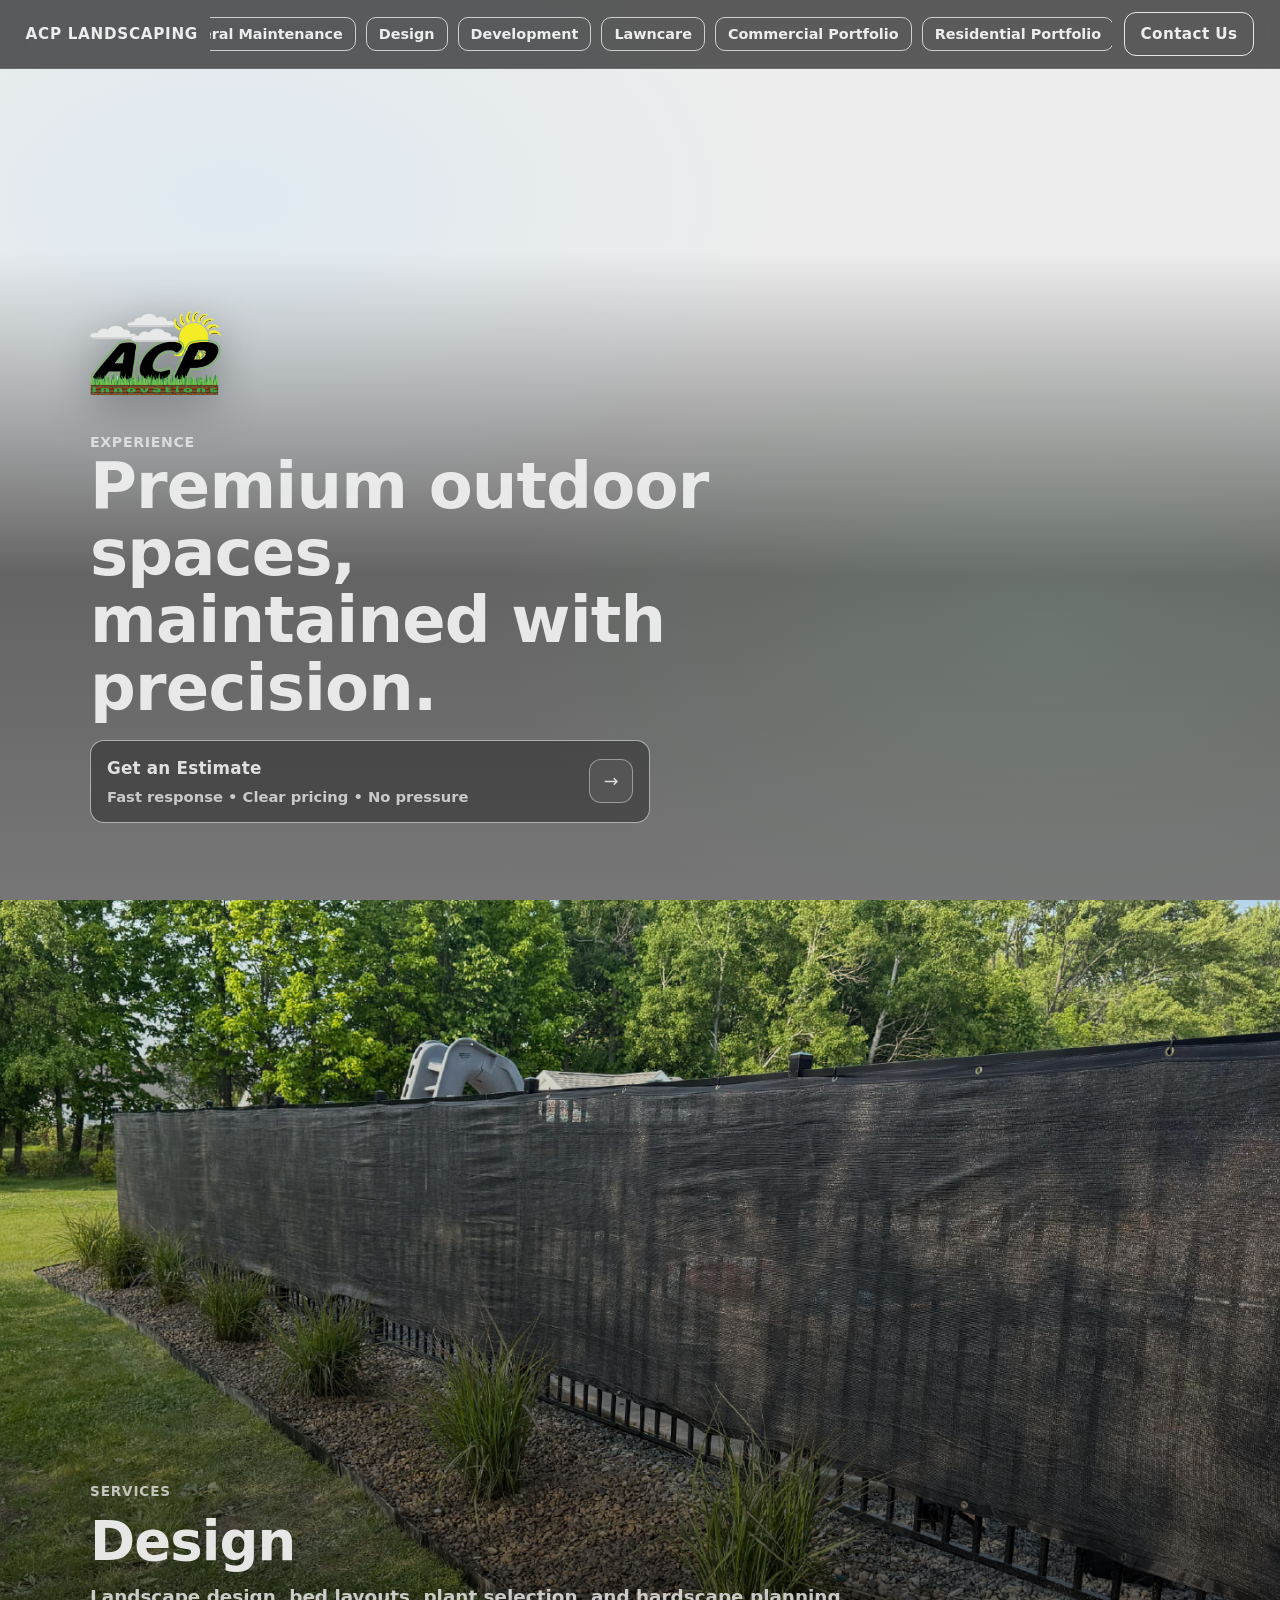
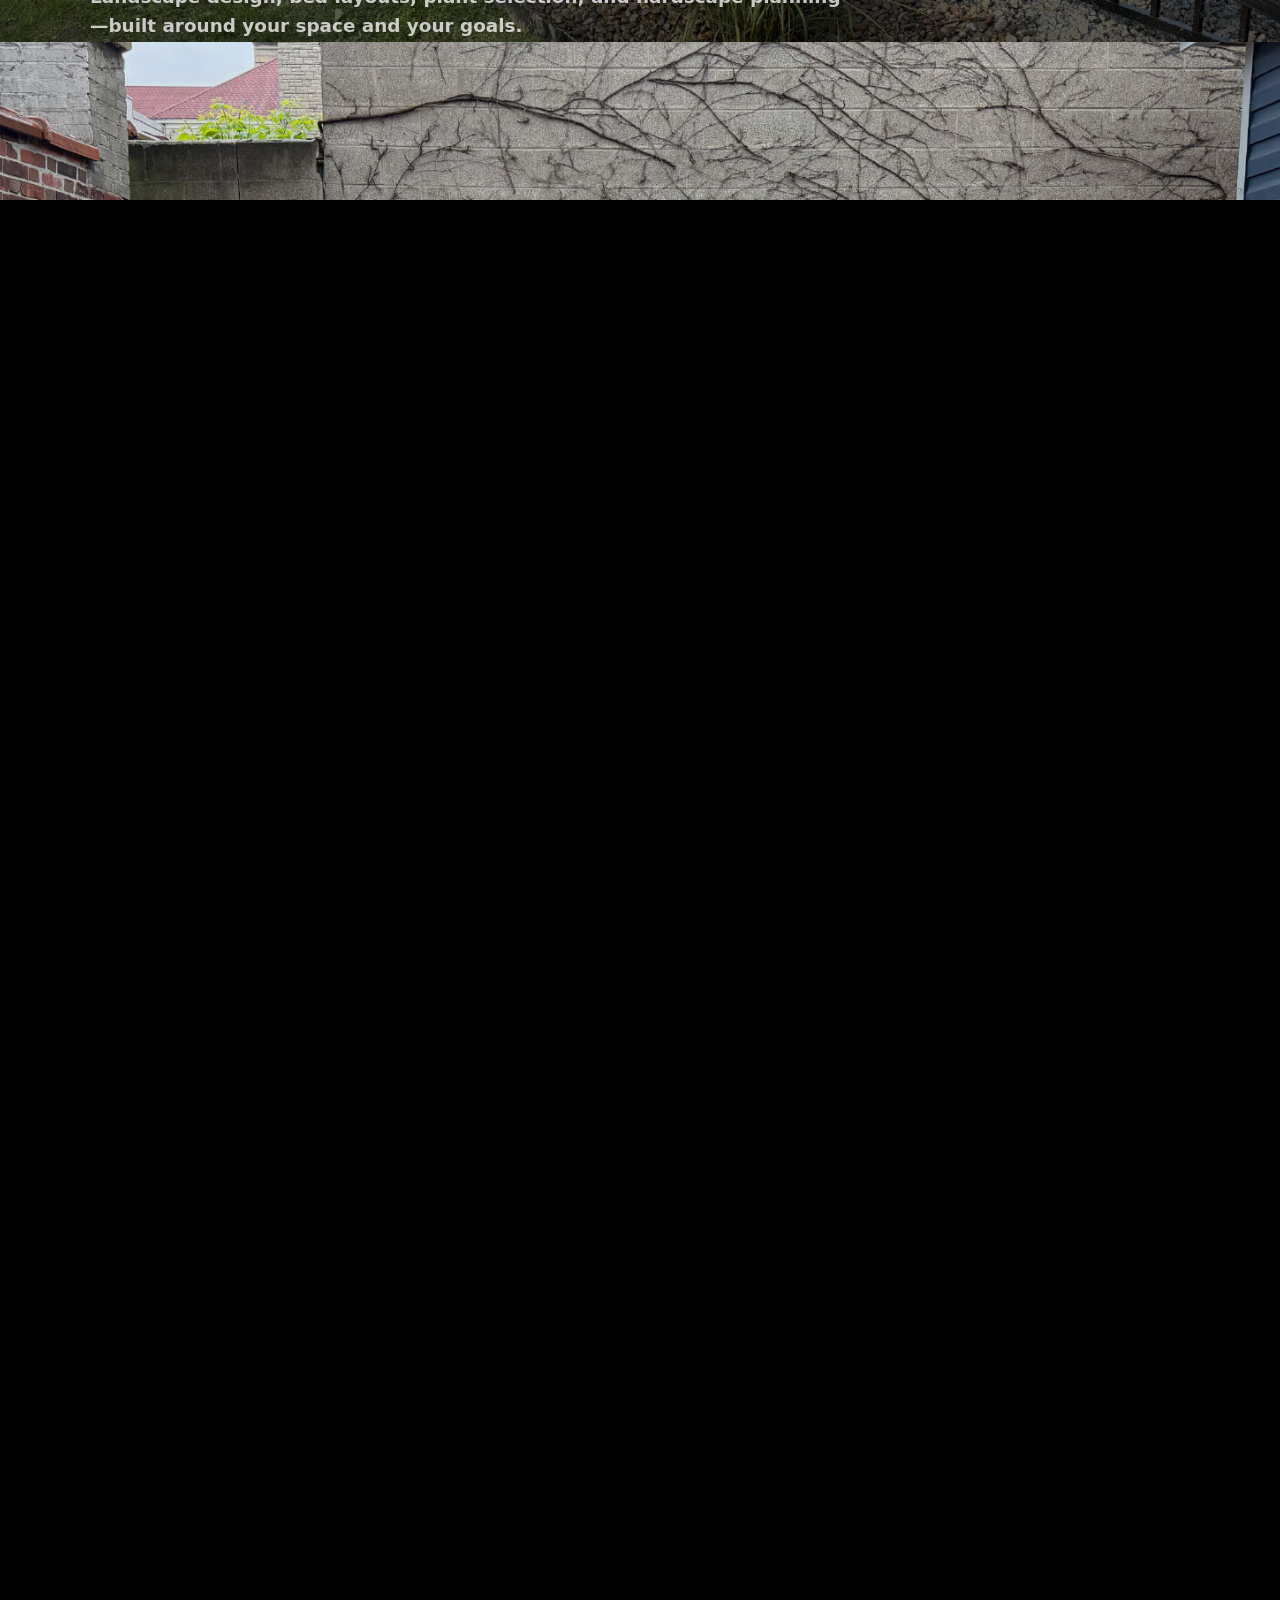
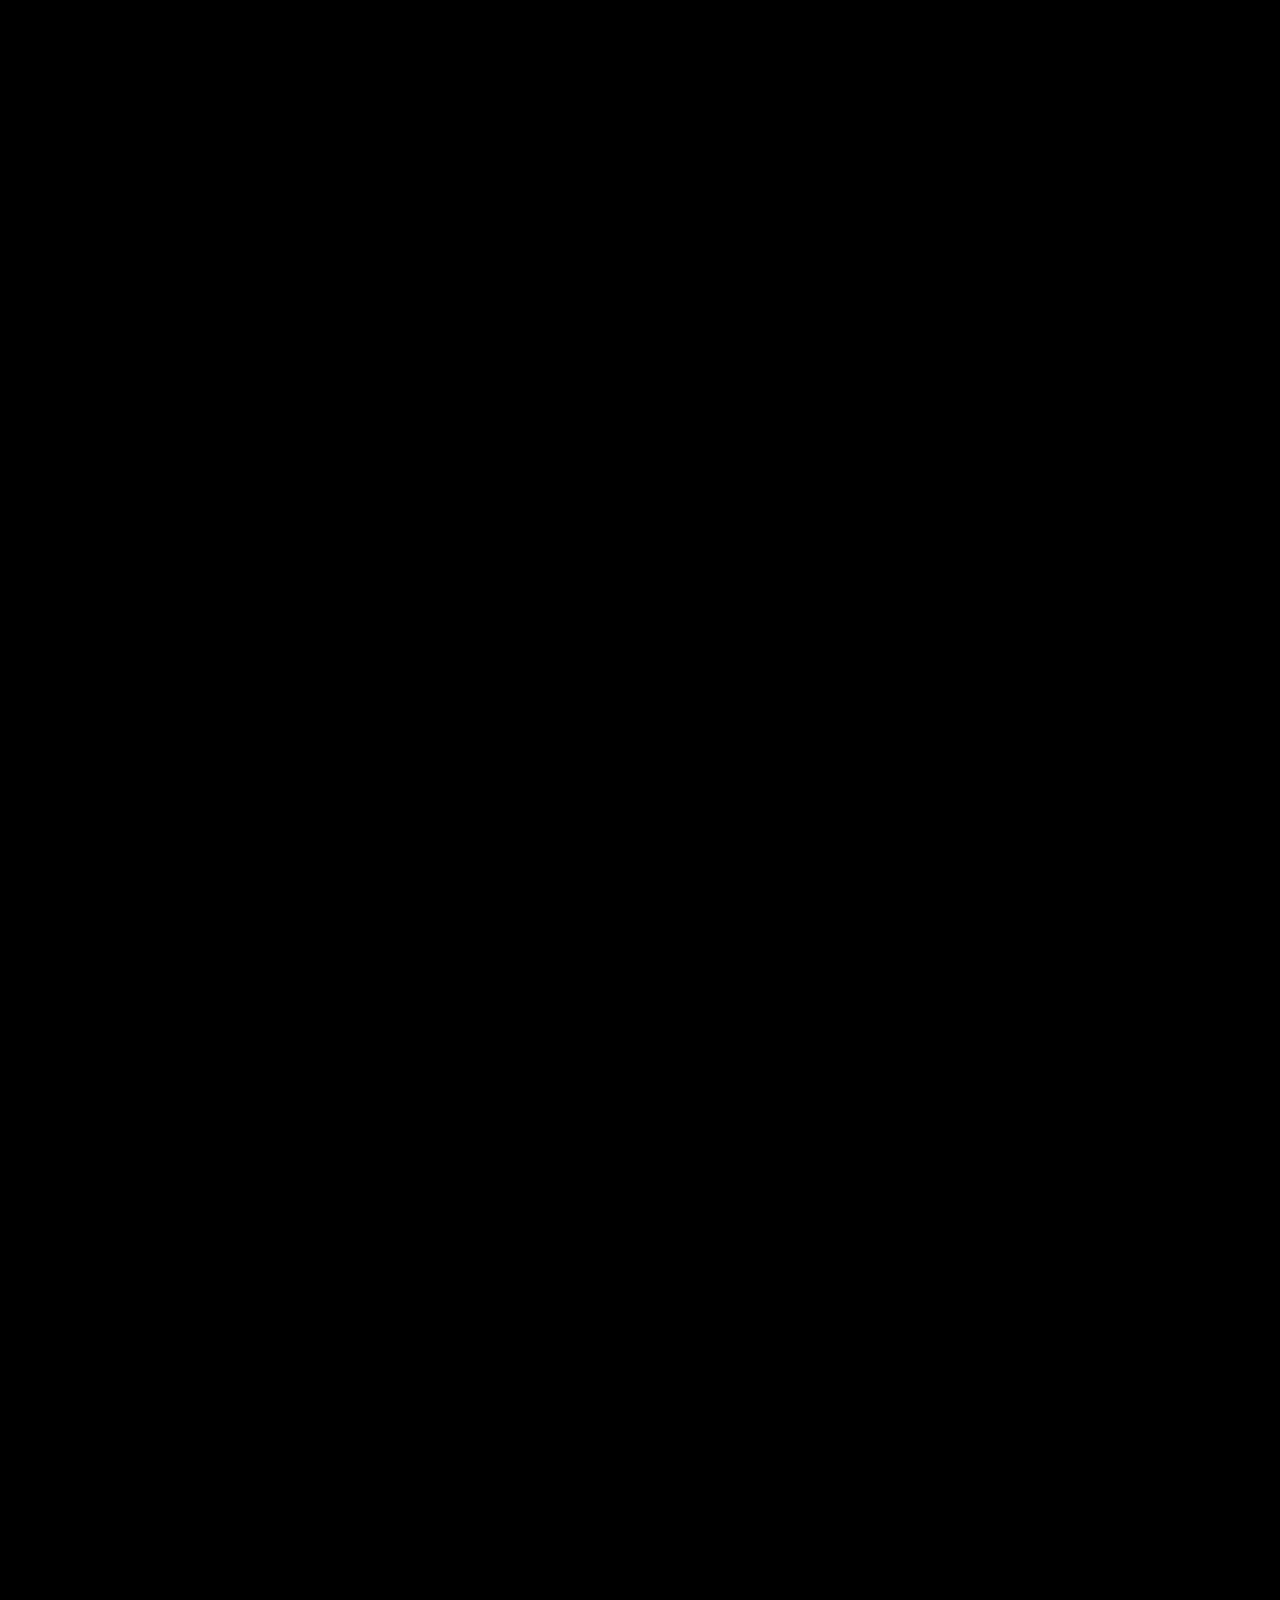
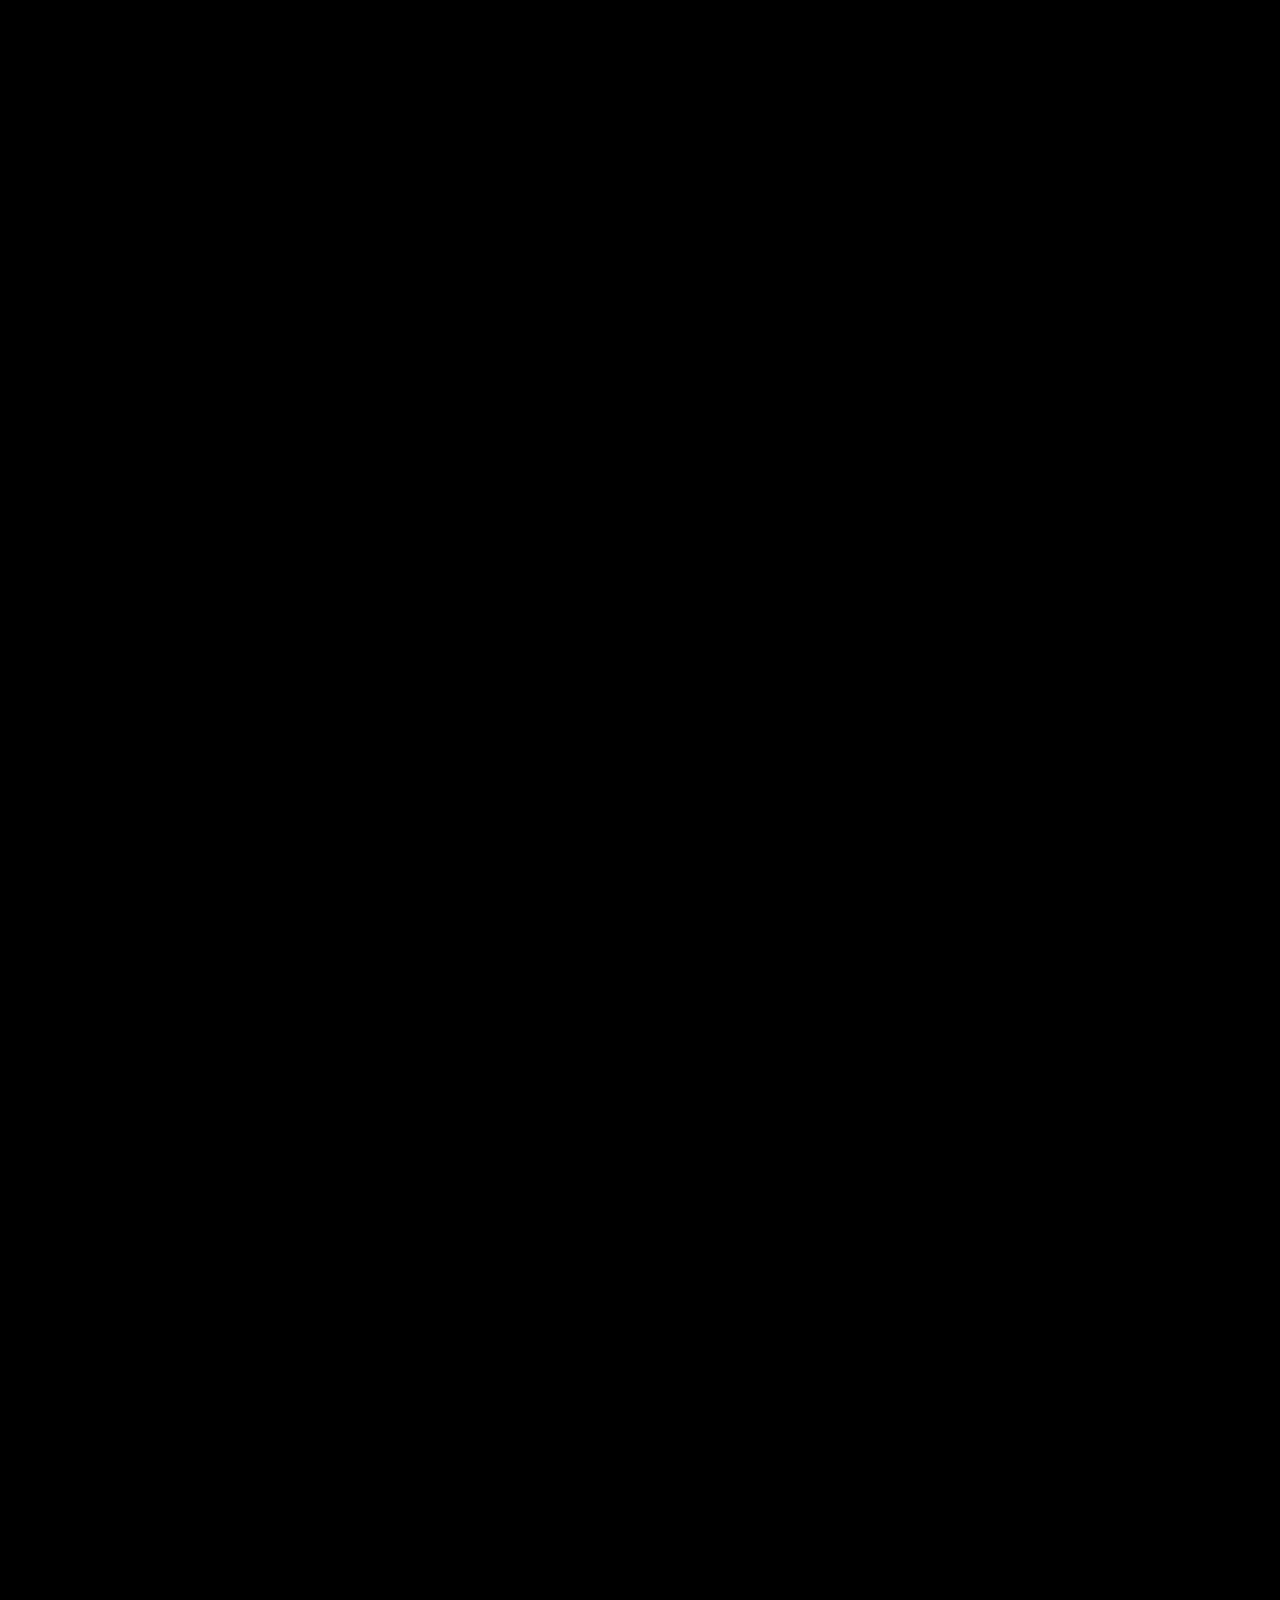
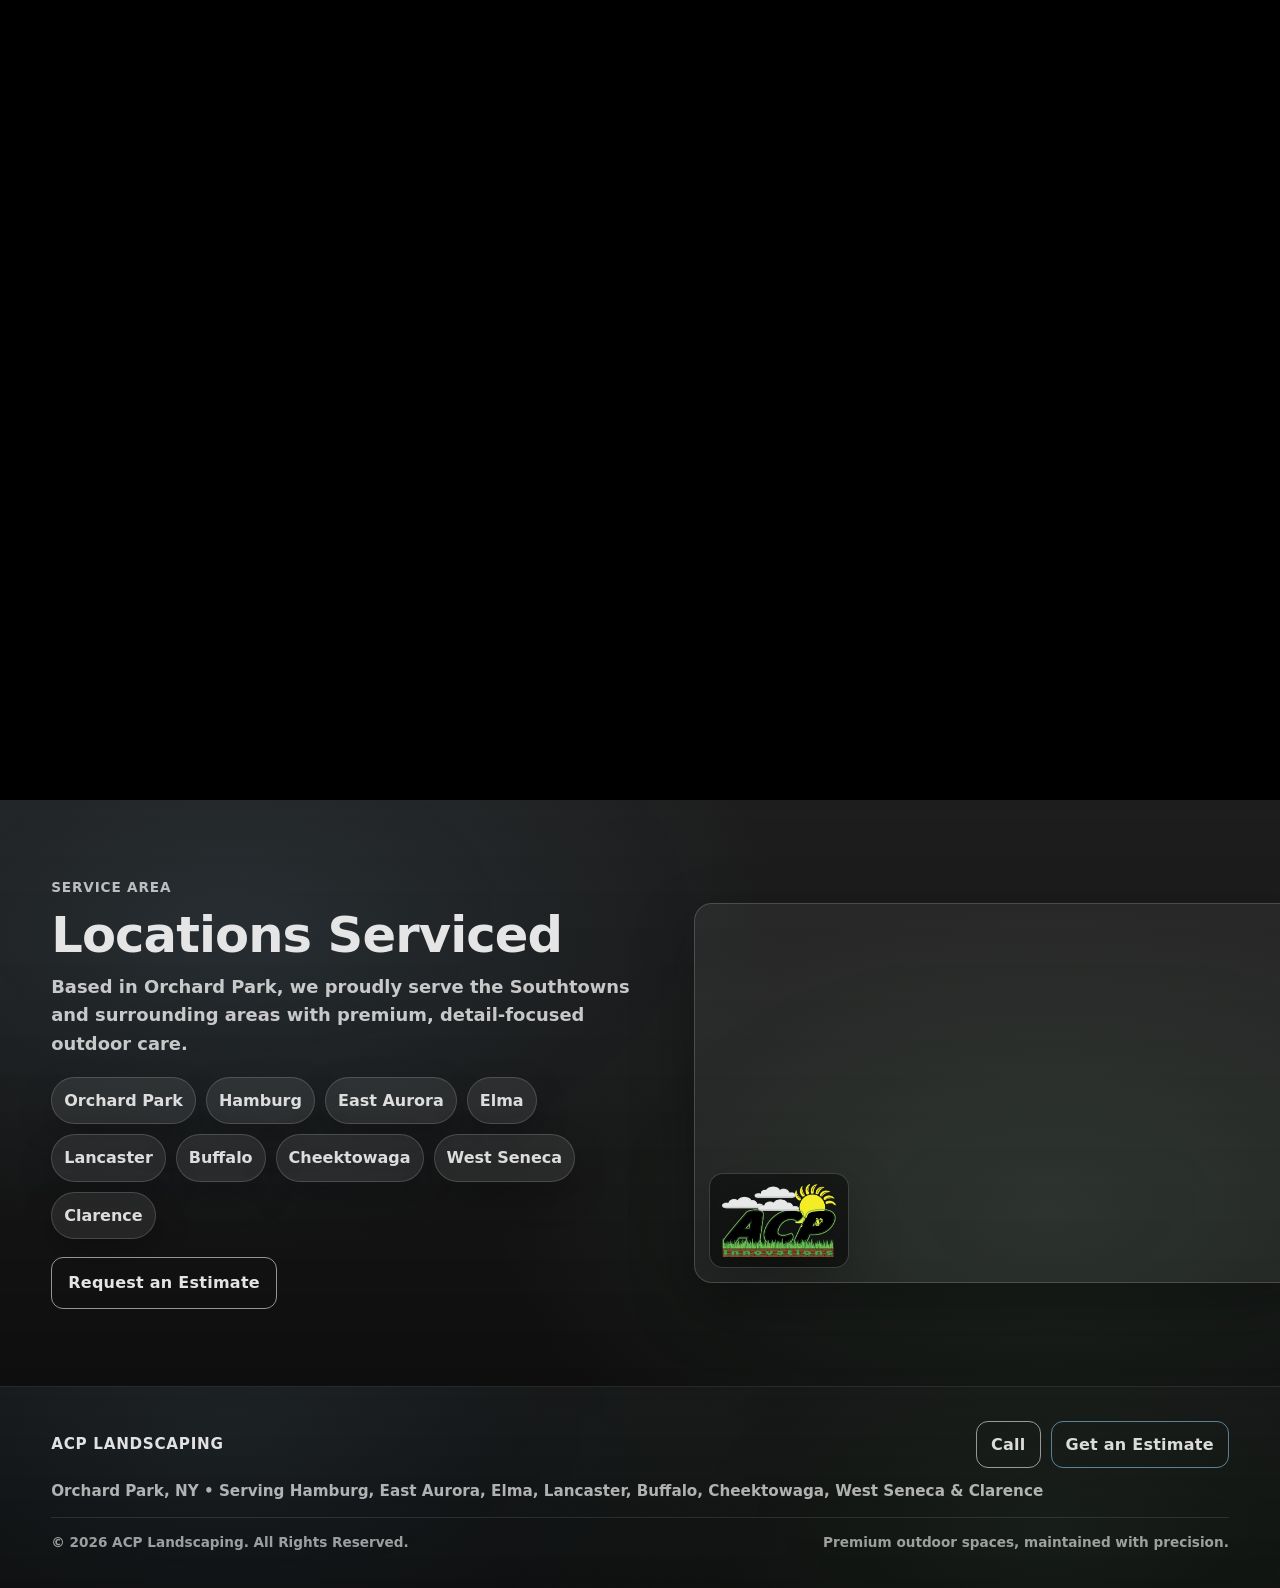
==== index.html @ acd407c3 "Add files via upload" ====
<!DOCTYPE html>
<html lang="en">
  <head>
    <link rel="stylesheet" href="css/style.css" />
    <meta charset="UTF-8" />
    <meta name="viewport" content="width=device-width, initial-scale=1.0" />
    <title>ACP Landscaping</title>
  </head>

  <body>
    <!-- OVERLAY GREETING (shows once, then removed) -->
    <div id="introOverlay" class="intro-overlay" aria-label="Welcome overlay">
      <!-- Background image slot (optional) -->
      <img
        class="intro-overlay__bg"
        src="images/intro-bg.jpg"
        alt=""
        aria-hidden="true"
      />

      <!-- Dark tint for luxury readability -->
      <div class="intro-overlay__tint" aria-hidden="true"></div>

      <div class="intro-overlay__content">
        <!-- Logo image slot (optional) -->
        <!-- Replace with your logo path or delete this img and keep text logo -->
        <img
          class="intro-overlay__logo"
          src="images/logo.png"
          alt="ACP Landscaping"
        />

        <!-- If you don’t have a logo yet, comment out the img above and use this:
      <div class="intro-overlay__logo-text">ACP Landscaping</div>
      -->

        <p class="intro-overlay__headline">Thanks for visiting.</p>

        <p class="intro-overlay__message">
          We’re excited for you to see the
          <span class="accent">ACP Landscaping Difference</span>. Scroll down to
          learn more.
        </p>

        <!-- Promo slot -->
        <p class="intro-overlay__promo">
          Now booking spring cleanups & installs for the 2026 season.
        </p>

        <div class="intro-overlay__hint" aria-hidden="true">
          <span>Scroll</span>
          <span class="chev">⌄</span>
        </div>
      </div>
    </div>

    <!-- REAL WEBSITE CONTENT (always underneath) -->
    <main class="site">
      <header class="site-header" id="siteHeader">
        <div class="site-header__inner">
          <!-- Logo -->
          <a
            class="site-header__logo"
            href="index.html"
            aria-label="ACP Landscaping Home"
          >
            ACP Landscaping
          </a>

          <!-- Desktop Nav -->
          <nav class="site-header__nav" aria-label="Primary navigation">
            <a class="nav-btn" href="#home">Home</a>
            <a class="nav-btn" href="#maintenance">General Maintenance</a>
            <a class="nav-btn" href="#design">Design</a>
            <a class="nav-btn" href="#development">Development</a>
            <a class="nav-btn" href="#lawncare">Lawncare</a>
            <a class="nav-btn" href="#commercial">Commercial Portfolio</a>
            <a class="nav-btn" href="#residential">Residential Portfolio</a>
            <a class="nav-btn" href="#about">Who we Are</a>
          </nav>

          <!-- Right controls (mobile + desktop) -->
          <div class="site-header__actions">
            <a
              class="contact-btn"
              href="tel:+17168227677"
              aria-label="Contact us"
            >
              Contact Us
            </a>

            <button
              class="burger"
              id="burgerBtn"
              aria-label="Open menu"
              aria-controls="mobileMenu"
              aria-expanded="false"
            >
              <span></span><span></span><span></span>
            </button>
          </div>
        </div>

        <!-- Mobile dropdown menu -->
        <div class="mobile-menu" id="mobileMenu" hidden>
          <a class="mobile-link" href="#home">Home</a>
          <a class="mobile-link" href="#maintenance">General Maintenance</a>
          <a class="mobile-link" href="#design">Design</a>
          <a class="mobile-link" href="#development">Development</a>
          <a class="mobile-link" href="#lawncare">Lawncare</a>
          <a class="mobile-link" href="#commercial">Commercial Portfolio</a>
          <a class="mobile-link" href="#residential">Residential Portfolio</a>
          <a class="mobile-link" href="#about">Who we Are</a>
        </div>
      </header>

      <!-- ===========================
     HERO
     - Background image (mobile + desktop)
     - Two-level text (eyebrow + headline)
     - Promo "Get an Estimate" box (animated)
=========================== -->
      <section id="home" class="hero" aria-label="Hero">
        <!-- Responsive background image: mobile first, desktop upgrade -->
        <picture class="hero__media" aria-hidden="true">
          <!-- Desktop image -->
          <source srcset="images/hero-desktop.jpg" media="(min-width: 900px)" />
          <!-- Mobile image fallback -->
          <img
            src="images/hero-mobile.jpg"
            alt=""
            loading="eager"
            decoding="async"
            class="hero__img"
          />
        </picture>

        <!-- Contrast overlay for readability -->
        <div class="hero__overlay" aria-hidden="true"></div>

        <!-- Content -->
        <div class="hero__inner">
          <img
            src="images/logo.png"
            alt="ACP Landscaping"
            class="hero__logo"
            decoding="async"
          />
          <!-- Level 1 text (eyebrow) -->
          <p class="hero__eyebrow">Experience</p>

          <!-- Level 2 text (headline) -->
          <h1 class="hero__headline">
            Premium outdoor spaces,<br />
            maintained with precision.
          </h1>

          <!-- Promo / Estimate box -->
          <a
            class="estimate-box"
            href="estimate.html"
            aria-label="Get an Estimate"
          >
            <div class="estimate-box__left">
              <span class="estimate-box__title">Get an Estimate</span>
              <span class="estimate-box__sub"
                >Fast response • Clear pricing • No pressure</span
              >
            </div>

            <div class="estimate-box__right" aria-hidden="true">
              <span class="estimate-box__arrow">→</span>
            </div>
          </a>
        </div>
      </section>

      <!-- =========================================================
  TAKEOVER SCENE: Checklist → Maintenance
  - One sticky viewport (no stages)
  - Two layers (checklist base, maintenance slides in)
========================================================= -->
      <div class="takeover-scene" id="takeoverScene">
        <div class="takeover-viewport">
          <!-- Base layer: Checklist -->
          <section
            id="checklist"
            class="checklist"
            aria-label="Company checklist"
          >
            <div class="checklist__inner">
              <div class="checklist__left">
                <img
                  src="images/logo.png"
                  alt="ACP Landscaping"
                  class="checklist__logo"
                  decoding="async"
                  loading="lazy"
                />

                <h2 class="checklist__title">
                  The <span class="checklist__title-accent">ACP</span> Standard
                </h2>

                <p class="checklist__subhead">
                  Premium service, consistent execution, and a clean
                  finish—every time.
                </p>
              </div>

              <div class="checklist__right">
                <ul
                  class="checklist__list"
                  aria-label="Accomplishments and values"
                >
                  <li
                    class="checklist__item"
                    data-text="100+ Clients Serviced"
                  ></li>
                  <li
                    class="checklist__item"
                    data-text="100% Satisfaction Rate"
                  ></li>
                  <li
                    class="checklist__item"
                    data-text="On Time &amp; Efficient"
                  ></li>
                  <li
                    class="checklist__item"
                    data-text="Personable, Customized Experience"
                  ></li>
                  <li
                    class="checklist__item"
                    data-text="10+ Years of Experience"
                  ></li>
                  <li
                    class="checklist__item"
                    data-text="Young and Motivated"
                  ></li>
                </ul>
              </div>
            </div>
          </section>

          <!-- Top layer: Maintenance (slides in) -->
          <section
            id="maintenance"
            class="service-panel service-panel--maintenance"
            aria-label="General Maintenance"
            data-parallax="0.18"
            data-stack-panel
          >
            <picture class="service-panel__media" aria-hidden="true">
              <source
                srcset="images/maintenance-desktop.jpg"
                media="(min-width: 900px)"
              />
              <img
                src="images/maintenance-mobile.jpg"
                alt=""
                class="service-panel__img"
                loading="lazy"
                decoding="async"
              />
            </picture>

            <div class="service-panel__overlay" aria-hidden="true"></div>

            <div class="service-panel__inner">
              <p class="service-panel__kicker">Services</p>

              <h2 class="service-panel__title">General Maintenance</h2>

              <p class="service-panel__desc">
                Spring &amp; fall cleanups, mulching, weeding, trimming,
                pressure washing, and ongoing upkeep—handled with precision and
                care.
              </p>

              <a
                class="service-panel__btn"
                href="maintenance.html"
                aria-label="Learn more about General Maintenance"
              >
                Learn More
              </a>
            </div>
          </section>

          <!-- Top layer: Design (slides in after Maintenance) -->
          <section
            id="design"
            class="service-panel service-panel--design"
            aria-label="Design"
            data-parallax="0.18"
            data-stack-panel
          >
            <picture class="service-panel__media" aria-hidden="true">
              <source
                srcset="images/design-desktop.jpg"
                media="(min-width: 900px)"
              />
              <img
                src="images/design-mobile.jpg"
                alt=""
                class="service-panel__img"
                loading="lazy"
                decoding="async"
              />
            </picture>

            <div class="service-panel__overlay" aria-hidden="true"></div>

            <div class="service-panel__inner">
              <p class="service-panel__kicker">Services</p>

              <h2 class="service-panel__title">Design</h2>

              <p class="service-panel__desc">
                Landscape design, bed layouts, plant selection, and hardscape
                planning—built around your space and your goals.
              </p>

              <a
                class="service-panel__btn"
                href="design.html"
                aria-label="Learn more about Design"
              >
                Learn More
              </a>
            </div>
          </section>
          <!-- Top layer: Development (stacks after Design) -->
          <section
            id="development"
            class="service-panel service-panel--development"
            aria-label="Development"
            data-parallax="0.18"
            data-stack-panel
          >
            <!-- Responsive background image (mobile + desktop) -->
            <picture class="service-panel__media" aria-hidden="true">
              <source
                srcset="images/development-desktop.jpg"
                media="(min-width: 900px)"
              />
              <img
                src="images/development-mobile.jpg"
                alt=""
                class="service-panel__img"
                loading="lazy"
                decoding="async"
              />
            </picture>

            <!-- Readability overlay -->
            <div class="service-panel__overlay" aria-hidden="true"></div>

            <!-- Content (matches Maintenance/Design format) -->
            <div class="service-panel__inner">
              <p class="service-panel__kicker">Services</p>

              <h2 class="service-panel__title">Development</h2>

              <p class="service-panel__desc">
                Hardscapes, patios, walkways, grading, drainage solutions, and
                outdoor builds—executed with craftsmanship and clean site
                standards.
              </p>

              <a
                class="service-panel__btn"
                href="development.html"
                aria-label="Learn more about Development"
              >
                Learn More
              </a>
            </div>
          </section>
          <!-- Top layer: Lawncare (stacks after Development) -->
          <section
            id="lawncare"
            class="service-panel service-panel--lawncare"
            aria-label="Lawncare"
            data-parallax="0.18"
            data-stack-panel
          >
            <picture class="service-panel__media" aria-hidden="true">
              <source
                srcset="images/lawncare-desktop.jpg"
                media="(min-width: 900px)"
              />
              <img
                src="images/lawncare-mobile.jpg"
                alt=""
                class="service-panel__img"
                loading="lazy"
                decoding="async"
              />
            </picture>

            <div class="service-panel__overlay" aria-hidden="true"></div>

            <div class="service-panel__inner">
              <p class="service-panel__kicker">Services</p>

              <h2 class="service-panel__title">Lawncare</h2>

              <p class="service-panel__desc">
                Mowing, edging, seasonal fertilization, aeration, overseeding,
                and clean striping—kept consistent so your property always looks
                sharp.
              </p>

              <a
                class="service-panel__btn"
                href="lawncare.html"
                aria-label="Learn more about Lawncare"
              >
                Learn More
              </a>
            </div>
          </section>
          <!-- Top layer: Commercial Portfolio (stacks after Lawncare) -->
          <section
            id="commercial"
            class="service-panel service-panel--commercial"
            aria-label="Commercial Portfolio"
            data-parallax="0.18"
            data-stack-panel
          >
            <picture class="service-panel__media" aria-hidden="true">
              <source
                srcset="images/commercial-desktop.jpg"
                media="(min-width: 900px)"
              />
              <img
                src="images/commercial-mobile.jpg"
                alt=""
                class="service-panel__img"
                loading="lazy"
                decoding="async"
              />
            </picture>

            <div class="service-panel__overlay" aria-hidden="true"></div>

            <div class="service-panel__inner">
              <p class="service-panel__kicker">Portfolio</p>

              <h2 class="service-panel__title">Commercial</h2>

              <p class="service-panel__desc">
                Reliable maintenance, clean lines, and professional curb appeal
                for offices, storefronts, and managed properties—built to
                impress year-round.
              </p>

              <a
                class="service-panel__btn"
                href="commercial.html"
                aria-label="View Commercial Portfolio"
              >
                Learn More
              </a>
            </div>
          </section>
          <!-- Top layer: Residential Portfolio (stacks after Commercial) -->
          <section
            id="residential"
            class="service-panel service-panel--residential"
            aria-label="Residential Portfolio"
            data-parallax="0.18"
            data-stack-panel
          >
            <picture class="service-panel__media" aria-hidden="true">
              <source
                srcset="images/residential-desktop.jpg"
                media="(min-width: 900px)"
              />
              <img
                src="images/residential-mobile.jpg"
                alt=""
                class="service-panel__img"
                loading="lazy"
                decoding="async"
              />
            </picture>

            <div class="service-panel__overlay" aria-hidden="true"></div>

            <div class="service-panel__inner">
              <p class="service-panel__kicker">Portfolio</p>

              <h2 class="service-panel__title">Residential</h2>

              <p class="service-panel__desc">
                Outdoor spaces tailored to your home—clean installs, thoughtful
                plant selection, and detail-focused maintenance that stays
                looking premium.
              </p>

              <a
                class="service-panel__btn"
                href="residential.html"
                aria-label="View Residential Portfolio"
              >
                Learn More
              </a>
            </div>
          </section>
        </div>
      </div>
      <!-- =========================================================
           SECTION: Locations Serviced
           - Normal scrolling resumes after takeover-scene ends
           - Premium dark style to match hero/checklist
           - Includes space for a brand image (logo + optional photo)
      ========================================================== -->
      <section
        id="locations"
        class="locations"
        aria-label="Locations Serviced"
        data-reveal
      >
        <div class="locations__inner">
          <!-- Left: Copy -->
          <div class="locations__content">
            <p class="locations__kicker">Service Area</p>

            <h2 class="locations__title">Locations Serviced</h2>

            <p class="locations__lead">
              Based in <strong>Orchard Park</strong>, we proudly serve the
              Southtowns and surrounding areas with premium, detail-focused
              outdoor care.
            </p>

            <ul class="locations__list" aria-label="Cities we service">
              <li class="locations__item">Orchard Park</li>
              <li class="locations__item">Hamburg</li>
              <li class="locations__item">East Aurora</li>
              <li class="locations__item">Elma</li>
              <li class="locations__item">Lancaster</li>
              <li class="locations__item">Buffalo</li>
              <li class="locations__item">Cheektowaga</li>
              <li class="locations__item">West Seneca</li>
              <li class="locations__item">Clarence</li>
            </ul>

            <!-- Optional CTA slot (keep or delete) -->
            <a
              class="locations__cta"
              href="estimate.html"
              aria-label="Request an estimate"
            >
              Request an Estimate
            </a>
          </div>

          <!-- Right: Image slot -->
          <div class="locations__media" aria-label="Service area image">
            <!-- Replace src with your preferred photo or map-style image -->
            <img
              class="locations__img"
              src="images/locations.jpg"
              alt=""
              loading="lazy"
              decoding="async"
            />

            <!-- Logo overlay (re-uses your existing logo file) -->
            <img
              class="locations__logo"
              src="images/logo.png"
              alt="ACP Landscaping"
              loading="lazy"
              decoding="async"
            />
          </div>
        </div>
      </section>
      <!-- =========================================================
     FOOTER (Global)
     - Minimal, premium, consistent across pages
     - Includes quick contact + service area
========================================================== -->
      <footer class="site-footer" aria-label="Site footer">
        <div class="site-footer__inner">
          <div class="site-footer__top">
            <a
              class="site-footer__brand"
              href="index.html"
              aria-label="ACP Landscaping Home"
            >
              ACP Landscaping
            </a>

            <div class="site-footer__actions" aria-label="Footer quick actions">
              <a
                class="footer-btn"
                href="tel:+17168227677"
                aria-label="Call ACP Landscaping"
              >
                Call
              </a>
              <a
                class="footer-btn footer-btn--primary"
                href="estimate.html"
                aria-label="Request an estimate"
              >
                Get an Estimate
              </a>
            </div>
          </div>

          <p class="site-footer__meta">
            Orchard Park, NY • Serving Hamburg, East Aurora, Elma, Lancaster,
            Buffalo, Cheektowaga, West Seneca &amp; Clarence
          </p>

          <div class="site-footer__bottom">
            <small class="site-footer__copyright">
              &copy; <span id="year"></span> ACP Landscaping. All Rights
              Reserved.
            </small>

            <small class="site-footer__note">
              Premium outdoor spaces, maintained with precision.
            </small>
          </div>
        </div>
      </footer>
      <script src="js/main.js"></script>
    </main>
  </body>
</html>
---- css/style.css ----
/* ===== Reset ===== */
*,
*::before,
*::after { box-sizing: border-box; margin: 0; padding: 0; }

:root {
  --dark-green: #8FDBA2;
  --mint-green: #407D4B;
  --white: #EDEDED;
  --sky-blue: #94D6FF;
  --black: #262626;

  --bg: var(--white);
  --text: var(--black);
}

html { scroll-behavior: smooth; }

body {
  background: var(--bg);
  color: var(--text);
  font-family: system-ui, -apple-system, BlinkMacSystemFont, "Segoe UI", sans-serif;
  line-height: 1.6;
}

/* Prevent fixed elements with padding from exceeding their height */
*, *::before, *::after { box-sizing: border-box; }

/* ===== Overlay Greeting ===== */
.intro-overlay {
  position: fixed;
  inset: 0;
  height: 100svh;               /* exactly one screen on mobile */
  width: 100%;
  z-index: 9999;
  will-change: transform, opacity;

  /* scroll-dismiss animation target */
  transform: translateY(var(--introY, 0px));
  opacity: var(--introOpacity, 1);
  transition: opacity 160ms linear;

  overflow: hidden;
  background: #0f0f0f;          /* fallback if no bg image */
}

.intro-overlay__bg {
  position: absolute;
  inset: 0;
  width: 100%;
  height: 100%;
  object-fit: cover;            /* your background photo looks premium */
  transform: scale(1.02);       /* tiny upscale = luxe feel */
}

.intro-overlay__tint {
  position: absolute;
  inset: 0;
  background:
    radial-gradient(800px 500px at 20% 20%, rgba(148,214,255,0.14), transparent 55%),
    radial-gradient(900px 600px at 80% 70%, rgba(143,219,162,0.12), transparent 60%),
    linear-gradient(180deg, rgba(0,0,0,0.55), rgba(0,0,0,0.75));
}

.intro-overlay__content {
  position: relative;
  height: 100%;
  width: min(720px, 92vw);
  margin: 0 auto;
  padding: clamp(18px, 4vw, 36px);

  display: flex;
  flex-direction: column;
  justify-content: center;
  gap: 12px;

  color: rgba(237, 237, 237, 0.92);
}

.intro-overlay__logo {
  width: clamp(120px, 28vw, 180px);
  height: auto;
  margin-bottom: 8px;
}

.intro-overlay__logo-text {
  font-weight: 700;
  letter-spacing: 0.8px;
  text-transform: uppercase;
  font-size: 1rem;
  color: rgba(237, 237, 237, 0.85);
}

.intro-overlay__headline {
  font-size: clamp(1.8rem, 5vw, 3rem);
  letter-spacing: -0.6px;
  line-height: 1.08;
  color: rgba(237, 237, 237, 0.96);
}

.intro-overlay__message {
  font-size: clamp(1.05rem, 2.3vw, 1.2rem);
  max-width: 54ch;
  color: rgba(237, 237, 237, 0.86);
}

.accent { color: var(--dark-green); font-weight: 650; }

.intro-overlay__promo {
  margin-top: 4px;
  color: rgba(148, 214, 255, 0.92);
  font-size: 0.95rem;
}

.intro-overlay__hint {
  margin-top: 10px;
  display: inline-flex;
  gap: 10px;
  align-items: center;
  color: rgba(237, 237, 237, 0.72);
  font-size: 0.95rem;
}

.chev {
  display: inline-block;
  transform: translateY(0);
  animation: nudge 1.2s ease-in-out infinite;
}

@keyframes nudge {
  0%,100% { transform: translateY(0); }
  50% { transform: translateY(6px); }
}

/* If user prefers reduced motion */
@media (prefers-reduced-motion: reduce) {
  html { scroll-behavior: auto; }
  .chev { animation: none; }
}

/* ===== Real site (placeholder) ===== */
.site {
  position: relative;
  z-index: 1;
}

.section {
  max-width: 1100px;
  margin: 0 auto;
  padding: clamp(28px, 6vw, 72px) clamp(16px, 5vw, 64px);
}

/* ===========================
   HEADER (Monarch-inspired)
=========================== */
.site-header {
  position: fixed;
  top: 0;
  left: 0;
  width: 100%;
  z-index: 1000;

  /* black rectangle w/ transparency */
  background: rgba(0, 0, 0, 0.62);
  backdrop-filter: blur(10px);
  -webkit-backdrop-filter: blur(10px);

  border-bottom: 1px solid rgba(255,255,255,0.12);
}

/* Contact button (outlined white box) + animation */
.contact-btn {
  position: relative;
  overflow: hidden;
  flex: 0 0 auto;

  text-decoration: none;
  color: var(--white);
  border: 1px solid rgba(255,255,255,0.85);
  padding: 9px 16px;
  border-radius: 12px;

  font-weight: 650;
  font-size: 0.95rem;
  letter-spacing: 0.4px;
  white-space: nowrap;

  background: transparent;
  isolation: isolate;

  transition:
    color 220ms ease,
    border-color 220ms ease;
}

.contact-btn::before {
  content: "";
  position: absolute;
  inset: 0;

  background: linear-gradient(
    120deg,
    transparent 0%,
    rgba(64, 125, 75, 0.35) 40%,
    rgba(64, 125, 75, 0.55) 60%,
    transparent 100%
  );

  transform: translateX(-110%);
  transition: transform 420ms cubic-bezier(0.22, 1, 0.36, 1);

  z-index: -1;
}

/* Desktop hover */
.contact-btn:hover {
  color: var(--mint-green);
  border-color: var(--mint-green);
}

.contact-btn:hover::before {
  transform: translateX(110%);
}

/* Mobile tap */
.contact-btn:active {
  color: var(--mint-green);
  border-color: var(--mint-green);
}

/* Burger */
.burger {
  width: 44px;
  height: 44px;
  border-radius: 10px;
  border: 1px solid rgba(255,255,255,0.30);
  background: transparent;
  cursor: pointer;

  display: grid;
  place-content: center;
  gap: 5px;
}

.burger span {
  width: 18px;
  height: 2px;
  background: rgba(255,255,255,0.92);
  border-radius: 999px;
  transition: transform 180ms ease, opacity 180ms ease, background 180ms ease;
}

/* Burger -> X */
.burger.is-open span:nth-child(1) { transform: translateY(7px) rotate(45deg); }
.burger.is-open span:nth-child(2) { opacity: 0; }
.burger.is-open span:nth-child(3) { transform: translateY(-7px) rotate(-45deg); }

.nav-btn {
  text-decoration: none;
  color: var(--white);
  border: 1px solid rgba(255,255,255,0.70);
  padding: 9px 12px;
  border-radius: 10px;
  font-weight: 650;
  font-size: 0.9rem;
  line-height: 1;
  white-space: nowrap;

  transition: color 140ms ease, border-color 140ms ease;
}

.nav-btn:hover {
  color: var(--mint-green);
  border-color: var(--mint-green);
}

/* Mobile dropdown menu */
.mobile-menu {
  max-width: 1200px;
  margin: 0 auto;
  padding: 10px clamp(14px, 3vw, 28px) 14px;

  display: grid;
  gap: 10px;

  /* animated dropdown */
  transform-origin: top;
  transform: translateY(-10px);
  opacity: 0;
  transition: transform 220ms ease, opacity 220ms ease;
}

.mobile-menu.is-open {
  transform: translateY(0);
  opacity: 1;
}

/* animate UP when closing */
.mobile-menu.is-closing {
  transform: translateY(-12px);
  opacity: 0;
}

.mobile-link {
  text-decoration: none;
  color: var(--white);
  border: 1px solid rgba(255,255,255,0.70);
  padding: 11px 12px;
  border-radius: 12px;
  font-weight: 650;

  transition: color 140ms ease, border-color 140ms ease;
}

/* Mint green on press / tap */
.mobile-link:active,
.mobile-link.is-pressed {
  color: var(--mint-green);
  border-color: var(--mint-green);
}

/* ===== Header layout (mobile + desktop safe) ===== */
.site-header__inner {
  max-width: 1400px;
  margin: 0 auto;
  padding: 12px clamp(14px, 2vw, 26px);

  display: flex;
  align-items: center;
  gap: 12px;
}

/* Logo: locked to left */
.site-header__logo {
  flex: 0 0 auto;
  text-decoration: none;
  text-decoration: none;
  color: var(--white);
  font-weight: 750;
  letter-spacing: 0.7px;
  text-transform: uppercase;
  font-size: 0.95rem;
  line-height: 1;
  white-space: nowrap;
}

/* Nav: uses remaining space, never pushes CTA off screen */
.site-header__nav {
  flex: 1 1 auto;
  min-width: 0;              /* CRITICAL */
  display: none;             /* hidden on mobile */
  justify-content: center;
  gap: 10px;

  overflow-x: auto;          /* safe overflow */
  white-space: nowrap;
  scrollbar-width: none;

  padding: 2px 16px;
}

.site-header__nav::-webkit-scrollbar {
  display: none;
}

/* Actions (Contact + Burger): locked right */
.site-header__actions {
  flex: 0 0 auto;
  margin-left: auto;
  display: inline-flex;
  align-items: center;
  gap: 10px;
}

/* Desktop breakpoint */
@media (min-width: 980px) {
  .site-header__nav { display: flex; }
  .burger { display: none; }
}

/* Ensure [hidden] always wins */
[hidden] { display: none !important; }

.mobile-menu[hidden] { display: none !important; }

/* Header darkens when scrolled */
.site-header.is-scrolled {
  background: rgba(0, 0, 0, 0.78);
  border-bottom-color: rgba(255,255,255,0.18);
}

/* Naviagtion buttons animate when clicked */
.nav-btn.is-active {
  color: var(--white);
  border-color: rgba(255,255,255,0.85);
  position: relative;
}
.nav-btn.is-active::after {
  content: "";
  position: absolute;
  left: 10px;
  right: 10px;
  bottom: -6px;
  height: 2px;
  background: var(--mint-green);
  border-radius: 999px;
}

/* Scroll state compacts header */
.site-header.is-scrolled .site-header__inner { padding-top: 9px; padding-bottom: 9px; }
.site-header.is-scrolled { background: rgba(0,0,0,0.78); }

/* ===========================
   HERO
   Notes:
   - Mobile-first background image
   - Overlay for luxury contrast
   - Simple text hierarchy
   - Animated estimate promo box
=========================== */

.hero {
  position: relative;
  min-height: 100svh;
  overflow: hidden;

  /* Keeps hero content from hiding behind fixed header */
  padding-top: 88px;

  display: grid;
  align-items: end;
}

/* Media wrapper */
.hero__media {
  position: absolute;
  inset: 0;
}

.hero__img {
  width: 100%;
  height: 100%;
  object-fit: cover;

  /* Slight upscale removes edge artifacts */
  transform: scale(1.02);
}

/* Contrast overlay */
.hero__overlay {
  position: absolute;
  inset: 0;
  background:
    radial-gradient(900px 520px at 18% 22%, rgba(148, 214, 255, 0.16), transparent 62%),
    radial-gradient(900px 520px at 82% 70%, rgba(143, 219, 162, 0.12), transparent 62%),
    linear-gradient(0deg, rgba(0,0,0,0.5), rgba(0,0,0,0.58), transparent 72%);
}

/* Content container */
.hero__inner {
  position: relative;
  z-index: 1;
  width: min(1100px, 92vw);
  margin: 0 auto;

  padding: clamp(22px, 5vw, 72px) 0 clamp(28px, 6vw, 88px);
  color: var(--white);
}

/* Hero logo */
.hero__logo {
  width: clamp(140px, 28vw, 240px);
  max-height: 84px;
  height: auto;
  display: block;

  /* 
    Vertical spacing:
    Pushes eyebrow text down while keeping logo visually anchored.
    clamp() ensures consistent spacing across devices.
  */
  margin-bottom: clamp(22px, 5vw, 36px);

  object-fit: contain;
  object-position: left center;

  filter: drop-shadow(0 10px 22px rgba(0, 0, 0, 0.35));
}

/* Two levels of text */
.hero__eyebrow {
  font-size: 0.88rem;
  letter-spacing: 0.7px;
  text-transform: uppercase;
  font-weight: 700;
  color: rgba(237, 237, 237, 0.82);
}

.hero__headline {
  font-size: clamp(2.1rem, 6.2vw, 4.0rem);
  line-height: 1.05;
  letter-spacing: -0.8px;
  color: rgba(237,237,237,0.96);
  margin-bottom: 18px;
  max-width: 18ch;
}

/* ===========================
   "Get an Estimate" Promo Box
   - Luxury animation: sweep + subtle lift
   - No layout shift (pure transform)
=========================== */

.estimate-box {
  position: relative;
  display: flex;
  align-items: center;
  justify-content: space-between;
  gap: 14px;

  width: min(560px, 100%);
  text-decoration: none;

  padding: 14px 16px;
  border-radius: 14px;

  /* Transparent black box with crisp outline */
  background: rgba(0,0,0,0.34);
  border: 1px solid rgba(255,255,255,0.55);

  color: rgba(237,237,237,0.92);

  /* Smooth, premium motion */
  transform: translateY(0);
  transition:
    transform 240ms cubic-bezier(0.22, 1, 0.36, 1),
    border-color 240ms ease,
    color 240ms ease;

  overflow: hidden;
  isolation: isolate;
}

/* Animated sweep layer */
.estimate-box::before {
  content: "";
  position: absolute;
  inset: -2px;
  background: linear-gradient(
    110deg,
    transparent 0%,
    rgba(64,125,75,0.24) 40%,
    rgba(64,125,75,0.42) 55%,
    transparent 100%
  );
  transform: translateX(-120%);
  transition: transform 520ms cubic-bezier(0.22, 1, 0.36, 1);
  z-index: -1;
}

/* Copy */
.estimate-box__title {
  display: block;
  font-weight: 800;
  letter-spacing: 0.2px;
  font-size: 1.05rem;
}

.estimate-box__sub {
  display: block;
  margin-top: 3px;
  font-weight: 600;
  font-size: 0.92rem;
  color: rgba(237,237,237,0.78);
}

.estimate-box__right {
  flex: 0 0 auto;
  width: 44px;
  height: 44px;
  border-radius: 12px;

  display: grid;
  place-items: center;

  border: 1px solid rgba(255,255,255,0.40);
  background: rgba(255,255,255,0.06);
}

.estimate-box__arrow {
  font-size: 1.1rem;
  color: rgba(237,237,237,0.90);
  transform: translateX(0);
  transition: transform 240ms cubic-bezier(0.22, 1, 0.36, 1);
}

/* Hover / focus states */
.estimate-box:hover {
  border-color: var(--mint-green);
  color: var(--white);
  transform: translateY(-2px);
}

.estimate-box:hover::before {
  transform: translateX(120%);
}

.estimate-box:hover .estimate-box__arrow {
  transform: translateX(3px);
}

/* Tap / active */
.estimate-box:active {
  border-color: var(--mint-green);
  transform: translateY(-1px);
}

/* Accessibility: keyboard focus */
.estimate-box:focus-visible {
  outline: 2px solid var(--sky-blue);
  outline-offset: 3px;
}

/* Reduce motion */
@media (prefers-reduced-motion: reduce) {
  .estimate-box,
  .estimate-box::before,
  .estimate-box__arrow {
    transition: none;
  }
}

/* =========================================================
   CHECKLIST SECTION (Premium Layout + Background)
   - Mobile: stacked, centered
   - Desktop: 2-column, left branding + right checklist
   - Background: dark luxury + subtle mint/blue glows (matches hero/header)
========================================================= */

.checklist {
  position: relative;
  overflow: visible;

  /* Comfortable spacing without feeling empty */
  padding: clamp(56px, 8vw, 110px) 0;

  color: var(--white);

  /* ---------- Background Option A (recommended) ----------
     Luxury dark base + subtle brand glows
     - Keeps continuity with hero/header glass aesthetic
     ------------------------------------------------------ */
  background:
    radial-gradient(900px 520px at 18% 22%, rgba(148, 214, 255, 0.10), transparent 62%),
    radial-gradient(900px 520px at 82% 70%, rgba(143, 219, 162, 0.10), transparent 62%),
    linear-gradient(180deg, rgba(0,0,0,0.86), rgba(0,0,0,0.92));
}

/* =========================================================
   HERO → CHECKLIST TRANSITION
   - Soft vertical fade to avoid hard section boundary
   - Preserves both section designs
========================================================= */
.checklist::after {
  content: "";
  position: absolute;
  top: -120px;          /* overlaps the bottom of the hero */
  left: 0;
  right: 0;
  height: 120px;

  pointer-events: none;

  /* Fade from hero darkness into checklist background */
  background: linear-gradient(
    to bottom,
    rgba(0, 0, 0, 0) 0%,
    rgba(0, 0, 0, 0.45) 40%,
    rgba(0, 0, 0, 0.75) 70%,
    rgba(0, 0, 0, 0.92) 100%
  );
}

@media (min-width: 980px) {
  .checklist::after {
    top: -160px;
    height: 160px;
  }
}

/* Optional subtle “sheen” layer to keep it from feeling flat */
.checklist::before {
  content: "";
  position: absolute;
  inset: 0;
  pointer-events: none;

  background: linear-gradient(
    120deg,
    rgba(255,255,255,0.06) 0%,
    transparent 35%,
    transparent 65%,
    rgba(255,255,255,0.05) 100%
  );
  opacity: 0.55;
}

/* Inner layout container */
.checklist__inner {
  position: relative; /* stays above background layers */
  z-index: 1;

  width: min(1200px, 92vw);
  margin: 0 auto;

  display: grid;
  gap: clamp(18px, 3vw, 36px);

  /* Mobile default: stacked */
  grid-template-columns: 1fr;
  align-items: start;
  text-align: center;
}

/* Desktop: two-column */
@media (min-width: 980px) {
  .checklist__inner {
    grid-template-columns: 0.95fr 1.25fr;
    text-align: left;
    align-items: center;
  }
}

/* Left column */
.checklist__left {
  display: grid;
  justify-items: center;
  gap: 10px;
}

@media (min-width: 980px) {
  .checklist__left {
    justify-items: start;
  }
}

/* Logo: fade-in (JS toggles .is-visible) */
.checklist__logo {
  width: clamp(140px, 18vw, 220px);
  height: auto;

  opacity: 0;
  transform: translateY(10px);
  transition: opacity 460ms ease, transform 460ms ease;

  filter: drop-shadow(0 12px 26px rgba(0, 0, 0, 0.28));
}

.checklist__logo.is-visible {
  opacity: 1;
  transform: translateY(0);
}

/* Title: emphasized, premium hierarchy */
.checklist__title {
  font-size: clamp(1.55rem, 3.6vw, 2.35rem);
  line-height: 1.08;
  letter-spacing: -0.9px;
  font-weight: 850;

  color: rgba(237, 237, 237, 0.96);

  margin-top: 4px;
}

/* Accent the brand keyword */
.checklist__title-accent {
  color: var(--dark-green);
  text-shadow: 0 10px 22px rgba(143, 219, 162, 0.18);
}

/* =========================================================
   CHECKLIST TITLE RULE (Scroll-reactive)
   - Uses transform scaling for smooth animation
   - JS drives the scale via --ruleScale (0..1)
========================================================= */
.checklist__title::after {
  content: "";
  display: block;

  width: 92px;              /* base width at full expansion */
  height: 2px;
  margin: 12px auto 0;

  background: rgba(143, 219, 162, 0.75);
  border-radius: 999px;

  /* Start collapsed; JS increases this smoothly */
  /* Allow a bit of “overshoot” for a stronger effect */
transform: scaleX(calc(var(--ruleScale, 0) * 1.35));
  transform-origin: center;
  transition: transform 120ms linear; /* keeps it responsive but not jittery */
}

@media (min-width: 980px) {
  .checklist__title::after {
    margin-left: 0;
    margin-right: 0;

    /* Expand from the left on desktop (more “designed”) */
    transform-origin: left;
  }
}

/* Supporting line so left column doesn't feel empty */
.checklist__subhead {
  max-width: 44ch;
  font-size: 1.02rem;
  font-weight: 600;
  color: rgba(237, 237, 237, 0.80);
}

/* Right column */
.checklist__right {
  width: 100%;
}

/* Checklist list container */
.checklist__list {
  list-style: none;
  padding: 0;
  margin: 0;

  display: grid;
  gap: 12px;

  width: 100%;
}

/* Individual typed line (premium card) */
.checklist__item {
  position: relative;

  padding: 14px 16px 14px 44px;
  border-radius: 16px;

  /* Glassy card effect consistent with your site */
  background: rgba(255, 255, 255, 0.06);
  border: 1px solid rgba(255, 255, 255, 0.16);
  backdrop-filter: blur(8px);
  -webkit-backdrop-filter: blur(8px);

  font-weight: 750;
  font-size: clamp(1.0rem, 1.65vw, 1.08rem);
  letter-spacing: 0.15px;

  /* Prevent layout shift while typing */
  min-height: 52px;

  color: rgba(237, 237, 237, 0.94);
  box-shadow: 0 18px 40px rgba(0, 0, 0, 0.22);
}

/* “Check” marker, upgraded to a small badge */
.checklist__item::before {
  content: "✓";
  position: absolute;
  left: 14px;
  top: 50%;
  transform: translateY(-50%);

  width: 22px;
  height: 22px;
  border-radius: 8px;

  display: grid;
  place-items: center;

  background: rgba(143, 219, 162, 0.18);
  border: 1px solid rgba(143, 219, 162, 0.30);
  color: rgba(237, 237, 237, 0.92);

  font-weight: 900;

  /* Start subtle by default (before armed) */
  transform: translateY(-50%) scale(0.92);
  opacity: 0.65;

  transition: transform 220ms cubic-bezier(0.22, 1, 0.36, 1), opacity 220ms ease;
}

.checklist__item.is-armed::before {
  /* “Pop” to full presence right before typing */
  transform: translateY(-50%) scale(1);
  opacity: 1;
}

/* Cursor effect while typing (JS toggles .is-typing) */
.checklist__item.is-typing::after {
  content: "";
  display: inline-block;

  width: 10px;
  height: 1.05em;
  margin-left: 6px;
  vertical-align: -0.12em;

  background: rgba(237, 237, 237, 0.9);
  animation: checklistCursor 720ms steps(1) infinite;
}

@keyframes checklistCursor {
  0%, 49% { opacity: 1; }
  50%, 100% { opacity: 0; }
}

/* Reduced motion: show content instantly and remove animation */
@media (prefers-reduced-motion: reduce) {
  .checklist__logo {
    transition: none;
  }

  .checklist__item.is-typing::after {
    animation: none;
  }
}
/* =========================================================
   SERVICE PANEL (Minimal / Non-boxy)
   - Full-height like the hero
   - Clean text overlay on image
   - Single CTA button ("Learn More")
   - Parallax image transform driven by JS
========================================================= */

.service-panel {
  position: relative;
  min-height: 100svh;
  overflow: hidden;

  /* Keeps content from hiding behind fixed header */
  padding-top: 88px;

  display: grid;
  align-items: end;
}

/* Background media wrapper */
.service-panel__media {
  position: absolute;
  inset: 0;
}

/* Parallax target (JS updates translateY) */
.service-panel__img {
  width: 100%;
  height: 100%;
  object-fit: cover;

  /* Slight upscale prevents edges showing during parallax movement */
  transform: translateY(0) scale(1.06);
  will-change: transform;
}

/* Readability overlay (keeps text legible without “boxing” it) */
.service-panel__overlay {
  position: absolute;
  inset: 0;

  /* Bottom-heavy darkness so the image stays crisp up top */
  background: linear-gradient(
    to top,
    rgba(0, 0, 0, 0.78) 0%,
    rgba(0, 0, 0, 0.52) 35%,
    rgba(0, 0, 0, 0.22) 70%,
    rgba(0, 0, 0, 0.06) 100%
  );
}

/* Content container (kept minimal and spacious) */
.service-panel__inner {
  position: relative;
  z-index: 2;

  width: min(1100px, 92vw);
  margin: 0 auto;

  /* Good breathing room on mobile and desktop */
  padding: clamp(22px, 5vw, 72px) 0 clamp(34px, 7vw, 108px);

  /* Enter animation (JS toggles .is-visible on the section) */
  opacity: 0;
  transform: translateY(14px);
  transition: opacity 520ms ease, transform 520ms ease;
}

/* Smoothly animate content in when section enters view */
.service-panel.is-visible .service-panel__inner {
  opacity: 1;
  transform: translateY(0);
}

/* Typography */
.service-panel__kicker {
  font-size: 0.85rem;
  letter-spacing: 0.85px;
  text-transform: uppercase;
  font-weight: 800;
  color: rgba(237, 237, 237, 0.76);
  margin-bottom: 10px;
}

.service-panel__title {
  font-size: clamp(2.0rem, 5.2vw, 3.4rem);
  line-height: 1.05;
  letter-spacing: -0.9px;
  font-weight: 900;
  color: rgba(237, 237, 237, 0.96);

  margin-bottom: 12px;
}

.service-panel__desc {
  font-size: clamp(1.02rem, 2.2vw, 1.15rem);
  font-weight: 600;
  color: rgba(237, 237, 237, 0.82);

  max-width: 60ch;
  margin-bottom: 18px;
}

/* CTA Button (simple, premium, non-boxy) */
.service-panel__btn {
  display: inline-flex;
  align-items: center;
  justify-content: center;

  text-decoration: none;
  white-space: nowrap;

  padding: 12px 16px;
  border-radius: 12px;

  color: rgba(237, 237, 237, 0.96);
  border: 1px solid rgba(255, 255, 255, 0.55);
  background: transparent;

  font-weight: 800;
  letter-spacing: 0.25px;

  transition:
    transform 220ms cubic-bezier(0.22, 1, 0.36, 1),
    border-color 220ms ease,
    color 220ms ease;
}

.service-panel__btn:hover {
  transform: translateY(-2px);
  border-color: rgba(143, 219, 162, 0.70);
  color: var(--white);
}

.service-panel__btn:active {
  transform: translateY(-1px);
}

/* Reduced motion: keep things stable */
@media (prefers-reduced-motion: reduce) {
  .service-panel__img {
    transform: scale(1.02);
  }

  .service-panel__inner,
  .service-panel__btn {
    transition: none;
  }
}

/* =========================================================
   TAKEOVER SCENE (Scalable Stacking)
   - Scene height scales with number of [data-stack-panel] layers
   - One sticky viewport
   - Checklist is the base layer
   - Each stack panel starts off-screen and slides up via JS transform
========================================================= */
.takeover-scene {
  position: relative;

  /* JS sets --stackCount (number of panels). Default 1. */
  height: calc((var(--stackCount, 1) + 1) * (var(--vh, 1vh) * 100));

  overflow-anchor: none;
  background: #000; /* prevent any white bleed */
}

.takeover-viewport {
  position: sticky;
  top: 0;

  /* Use the JS-calibrated viewport height for iOS correctness */
  height: calc(var(--vh, 1vh) * 100);

  overflow: hidden; /* crucial: no layout bleed / gaps */
}

/* Base layer (Checklist) */
.takeover-viewport > #checklist {
  position: absolute;
  inset: 0;
  margin: 0;
  z-index: 1;
}

/* Stack layers (Maintenance, Design, Development, etc.) */
.takeover-viewport > [data-stack-panel] {
  position: absolute;
  inset: 0;
  margin: 0;

  /* Start off-screen; JS will drive translateY(100% → 0%) */
  transform: translateY(100%);
  will-change: transform;
}

/* =========================================================
   TAKEOVER-SCOPED OVERRIDES (so your existing section CSS behaves fullscreen)
   - Your .checklist has huge vertical padding; inside a fullscreen layer
     that padding creates overflow and weird "gaps".
   - Move that spacing to the inner container instead.
========================================================= */
.takeover-viewport > #checklist{
  height: 100svh;
  padding: 0;                 /* override the big section padding */
  display: grid;
  align-items: center;

  /* Keep your existing background */
  overflow: hidden;
}

.takeover-viewport > #checklist .checklist__inner{
  padding: 88px 0;            /* account for fixed header + breathing room */
}

/* Maintenance is already fullscreen, but keep it strict */
.takeover-viewport > #maintenance{
  height: 100svh;
}
/* =========================================================
   MOBILE PERFORMANCE PATCH
   - iOS Safari struggles with backdrop-filter on many elements
   - keep the look, but drop the expensive blur on small screens
========================================================= */
@media (max-width: 980px) {
  .checklist__item {
    /* keep glass look but remove heavy blur */
    backdrop-filter: none;
    -webkit-backdrop-filter: none;

    /* slightly increase opacity so it still looks premium */
    background: rgba(255, 255, 255, 0.10);
    border-color: rgba(255, 255, 255, 0.18);
  }
}

/* =========================================================
   TAKEOVER PERFORMANCE HELPERS (Safe)
   - DO NOT set transform here (JS owns it)
   - contain reduces paint scope
========================================================= */
.takeover-viewport > [data-stack-panel],
.takeover-viewport > #checklist {
  contain: layout paint style;
  backface-visibility: hidden;
  will-change: transform;
}

.service-panel__img {
  backface-visibility: hidden;
  transform: translate3d(0, 0, 0) scale(1.06);
}

/* =========================================================
   TAKEOVER: Mobile content fit + safe area
   - Prevents CTA from being pushed below the viewport
========================================================= */
#takeoverScene #maintenance .service-panel__inner{
  /* your default bottom padding is huge; shrink it in takeover */
  padding-bottom: clamp(22px, 5vw, 52px);

  /* iPhone safe-area so the button never sits under the home indicator */
  padding-bottom: calc(clamp(22px, 5vw, 52px) + env(safe-area-inset-bottom, 0px));
}

/* Optional: if the text still feels low on very short screens */
@media (max-width: 520px) {
  #takeoverScene #maintenance .service-panel__inner{
    padding-top: clamp(16px, 4vw, 36px);
  }
}

/* =========================================================
   TAKEOVER: Mobile fix for missing CTA + dark bottom gap
   Root cause:
   - .service-panel { align-items: end; } pushes content down
   - takeover viewport uses overflow:hidden, so CTA gets clipped
========================================================= */
@media (max-width: 980px) {

  /* 1) Don't bottom-align the maintenance content during takeover */
  #takeoverScene .takeover-viewport > #maintenance.service-panel{
    align-items: center;                 /* was: end */
  }

  /* 2) Make the inner block "fit" the viewport and keep CTA visible */
  #takeoverScene #maintenance .service-panel__inner{
    width: min(1100px, 92vw);
    margin: 0 auto;

    /* cap the total height so it can't drop below the fold */
    max-height: calc(100svh - 88px - env(safe-area-inset-bottom, 0px));
    overflow: visible;

    /* tighter, predictable padding */
    padding-top: clamp(18px, 4vw, 36px);
    padding-bottom: calc(clamp(18px, 4vw, 36px) + env(safe-area-inset-bottom, 0px));
  }

  /* 3) If text still runs long, allow a tiny bit smaller spacing */
  #takeoverScene #maintenance .service-panel__desc{
    margin-bottom: 12px;
  }
}

/* =========================================================
   FIX: Remove big empty space at bottom of checklist (mobile)
   Cause: takeover checklist layer is vertically centered
========================================================= */
@media (max-width: 980px) {
  .takeover-viewport > #checklist{
    align-items: start; /* was: center */
  }

  /* Give it a predictable top + bottom padding so it sits right on phones */
  .takeover-viewport > #checklist .checklist__inner{
    padding-top: 88px; /* header offset */
    padding-bottom: calc(18px + env(safe-area-inset-bottom, 0px));
  }
}

/* =========================================================
   iOS TAKEOVER HEIGHT OVERRIDE
   - Forces takeover viewport/layers to match JS viewport height
   - Fixes the black bar at bottom on mobile
========================================================= */
#takeoverScene .takeover-viewport{
  height: calc(var(--vh, 1vh) * 100);
}

#takeoverScene .takeover-viewport > #checklist,
#takeoverScene .takeover-viewport > #maintenance{
  height: calc(var(--vh, 1vh) * 100);
}

/* Ensure maintenance section itself also matches takeover height */
#takeoverScene #maintenance.service-panel{
  min-height: calc(var(--vh, 1vh) * 100);
}

/* =========================================================
   MOBILE: Align stacked service panel content consistently
   - Applies to ALL stacked service panels (Maintenance, Design, etc.)
   - Desktop behavior remains unchanged
========================================================= */
@media (max-width: 980px) {

  /* Center content vertically for stacked panels on mobile */
  #takeoverScene .takeover-viewport > [data-stack-panel].service-panel {
    align-items: center; /* matches General Maintenance behavior */
  }

  /* Ensure inner spacing is consistent */
  #takeoverScene
    .takeover-viewport
    > [data-stack-panel]
    .service-panel__inner {

    padding-top: clamp(18px, 4vw, 36px);
    padding-bottom: calc(
      clamp(18px, 4vw, 36px) + env(safe-area-inset-bottom, 0px)
    );
  }
}


/* =========================================================
   LOCATIONS SERVICED (Post-takeover section)
   - Premium dark styling consistent with hero/checklist
   - Glass list pills and a clean image slot
   - Responsive layout: stacked on mobile, 2-column on desktop
========================================================= */

.locations {
  position: relative;
  overflow: hidden;

  /* Dark premium base + subtle brand glows */
  background:
    radial-gradient(900px 520px at 18% 22%, rgba(148, 214, 255, 0.10), transparent 62%),
    radial-gradient(900px 520px at 82% 70%, rgba(143, 219, 162, 0.10), transparent 62%),
    linear-gradient(180deg, rgba(0, 0, 0, 0.88), rgba(0, 0, 0, 0.94));

  color: var(--white);
}

.locations__inner {
  width: min(1200px, 92vw);
  margin: 0 auto;

  padding: clamp(44px, 6vw, 88px) 0;

  display: grid;
  grid-template-columns: 1fr;
  gap: clamp(18px, 3vw, 36px);

  align-items: center;
}

/* ---------------------------------------------------------
   Desktop layout refinement
   - Prevents “chopped” feeling by giving each column a
     predictable minimum size and cleaner spacing.
---------------------------------------------------------- */
@media (min-width: 980px) {
  .locations__inner {
    grid-template-columns: minmax(520px, 1.05fr) minmax(420px, 0.95fr);
    column-gap: clamp(26px, 4vw, 56px);
    align-items: center;
  }

  .locations__content {
    padding-right: 6px; /* tiny breathing room so text never feels cramped */
  }
}

@media (min-width: 980px) {
  .locations__inner {
    grid-template-columns: 1.05fr 0.95fr;
  }
}

.locations__content {
  max-width: 62ch;
}

.locations__kicker {
  font-size: 0.85rem;
  letter-spacing: 0.85px;
  text-transform: uppercase;
  font-weight: 800;
  color: rgba(237, 237, 237, 0.76);
  margin-bottom: 10px;
}

.locations__title {
  font-size: clamp(2.0rem, 5.0vw, 3.1rem);
  line-height: 1.05;
  letter-spacing: -0.9px;
  font-weight: 900;
  color: rgba(237, 237, 237, 0.96);
  margin-bottom: 12px;
}

.locations__lead {
  font-size: clamp(1.02rem, 2.0vw, 1.12rem);
  font-weight: 600;
  color: rgba(237, 237, 237, 0.82);
  margin-bottom: 18px;
}

.locations__list {
  list-style: none;
  padding: 0;
  margin: 0;

  display: flex;
  flex-wrap: wrap;
  gap: 10px;

  margin-bottom: 18px;
}

.locations__item {
  padding: 10px 12px;
  border-radius: 999px;

  background: rgba(255, 255, 255, 0.08);
  border: 1px solid rgba(255, 255, 255, 0.16);

  font-weight: 750;
  color: rgba(237, 237, 237, 0.92);

  /* Small shadow for depth without feeling boxy */
  box-shadow: 0 14px 34px rgba(0, 0, 0, 0.22);
}

/* CTA matches your button language */
.locations__cta {
  display: inline-flex;
  align-items: center;
  justify-content: center;

  text-decoration: none;
  white-space: nowrap;

  padding: 12px 16px;
  border-radius: 12px;

  color: rgba(237, 237, 237, 0.96);
  border: 1px solid rgba(255, 255, 255, 0.55);
  background: transparent;

  font-weight: 800;
  letter-spacing: 0.25px;

  transition:
    transform 220ms cubic-bezier(0.22, 1, 0.36, 1),
    border-color 220ms ease,
    color 220ms ease;
}

.locations__cta:hover {
  transform: translateY(-2px);
  border-color: rgba(143, 219, 162, 0.70);
  color: var(--white);
}

.locations__cta:active {
  transform: translateY(-1px);
}

.locations__media {
  position: relative;
  border-radius: 18px;
  overflow: hidden;

  border: 1px solid rgba(255, 255, 255, 0.16);
  background: rgba(255, 255, 255, 0.06);

  box-shadow: 0 26px 60px rgba(0, 0, 0, 0.35);

  /* Mobile: nice card shape */
  aspect-ratio: 4 / 3;
}

/* Desktop: let the media breathe (less “chop”, more premium) */
@media (min-width: 980px) {
  .locations__media {
    aspect-ratio: 16 / 10; /* wider hero-like crop looks intentional */
    min-height: 380px;     /* ensures it doesn’t look short/stubby */
  }
}

.locations__img {
  width: 100%;
  height: 100%;
  object-fit: cover;
  object-position: center; /* prevents “cut off” focal points */
  transform: scale(1.015); /* less aggressive crop */
  filter: contrast(1.02) saturate(1.02);
}

/* Logo overlay in the image corner */
.locations__logo {
  position: absolute;
  left: 14px;
  bottom: 14px;

  width: clamp(88px, 18vw, 140px);
  height: auto;

  padding: 10px 12px;
  border-radius: 14px;

  background: rgba(0, 0, 0, 0.42);
  border: 1px solid rgba(255, 255, 255, 0.18);

  backdrop-filter: blur(10px);
  -webkit-backdrop-filter: blur(10px);

  filter: drop-shadow(0 14px 26px rgba(0, 0, 0, 0.35));
}

/* Mobile performance: drop blur to reduce iOS cost */
@media (max-width: 980px) {
  .locations__logo {
    backdrop-filter: none;
    -webkit-backdrop-filter: none;
  }
}

/* =========================================================
   FOOTER (Global)
   - Minimal, premium, and fast
   - Dark base + subtle glows (matches hero/checklist)
   - Responsive: stacked on mobile, split on desktop
========================================================= */

.site-footer {
  position: relative;
  overflow: hidden;

  background:
    radial-gradient(900px 520px at 18% 22%, rgba(148, 214, 255, 0.08), transparent 62%),
    radial-gradient(900px 520px at 82% 70%, rgba(143, 219, 162, 0.08), transparent 62%),
    linear-gradient(180deg, rgba(0, 0, 0, 0.92), rgba(0, 0, 0, 0.96));

  color: var(--white);
  border-top: 1px solid rgba(255, 255, 255, 0.10);
}

.site-footer__inner {
  width: min(1200px, 92vw);
  margin: 0 auto;
  padding: clamp(22px, 3vw, 34px) 0;
}

.site-footer__top {
  display: flex;
  align-items: center;
  justify-content: space-between;
  gap: 14px;
  flex-wrap: wrap;
  margin-bottom: 12px;
}

.site-footer__brand {
  text-decoration: none;
  color: rgba(237, 237, 237, 0.95);
  font-weight: 850;
  letter-spacing: 0.7px;
  text-transform: uppercase;
  font-size: 0.95rem;
  white-space: nowrap;
}

.site-footer__actions {
  display: inline-flex;
  gap: 10px;
  align-items: center;
}

.footer-btn {
  text-decoration: none;
  color: rgba(237, 237, 237, 0.92);

  border: 1px solid rgba(255, 255, 255, 0.55);
  background: transparent;

  padding: 10px 14px;
  border-radius: 12px;

  font-weight: 800;
  letter-spacing: 0.25px;
  white-space: nowrap;

  transition:
    transform 220ms cubic-bezier(0.22, 1, 0.36, 1),
    border-color 220ms ease,
    color 220ms ease;
}

.footer-btn:hover {
  transform: translateY(-2px);
  border-color: rgba(143, 219, 162, 0.70);
  color: var(--white);
}

.footer-btn:active {
  transform: translateY(-1px);
}

/* Primary CTA styling (still not “boxy”) */
.footer-btn--primary {
  border-color: rgba(148, 214, 255, 0.55);
}

.footer-btn--primary:hover {
  border-color: rgba(148, 214, 255, 0.85);
}

.site-footer__meta {
  margin: 0;
  color: rgba(237, 237, 237, 0.72);
  font-weight: 600;
  font-size: 0.95rem;
  line-height: 1.5;
}

.site-footer__bottom {
  margin-top: 14px;
  padding-top: 14px;

  border-top: 1px solid rgba(255, 255, 255, 0.10);

  display: flex;
  align-items: center;
  justify-content: space-between;
  gap: 10px;
  flex-wrap: wrap;
}

.site-footer__copyright,
.site-footer__note {
  color: rgba(237, 237, 237, 0.64);
  font-weight: 600;
  font-size: 0.85rem;
}

/* Mobile: keep it clean and stacked */
@media (max-width: 520px) {
  .site-footer__actions {
    width: 100%;
  }

  .footer-btn {
    width: 100%;
    justify-content: center;
    text-align: center;
  }
}
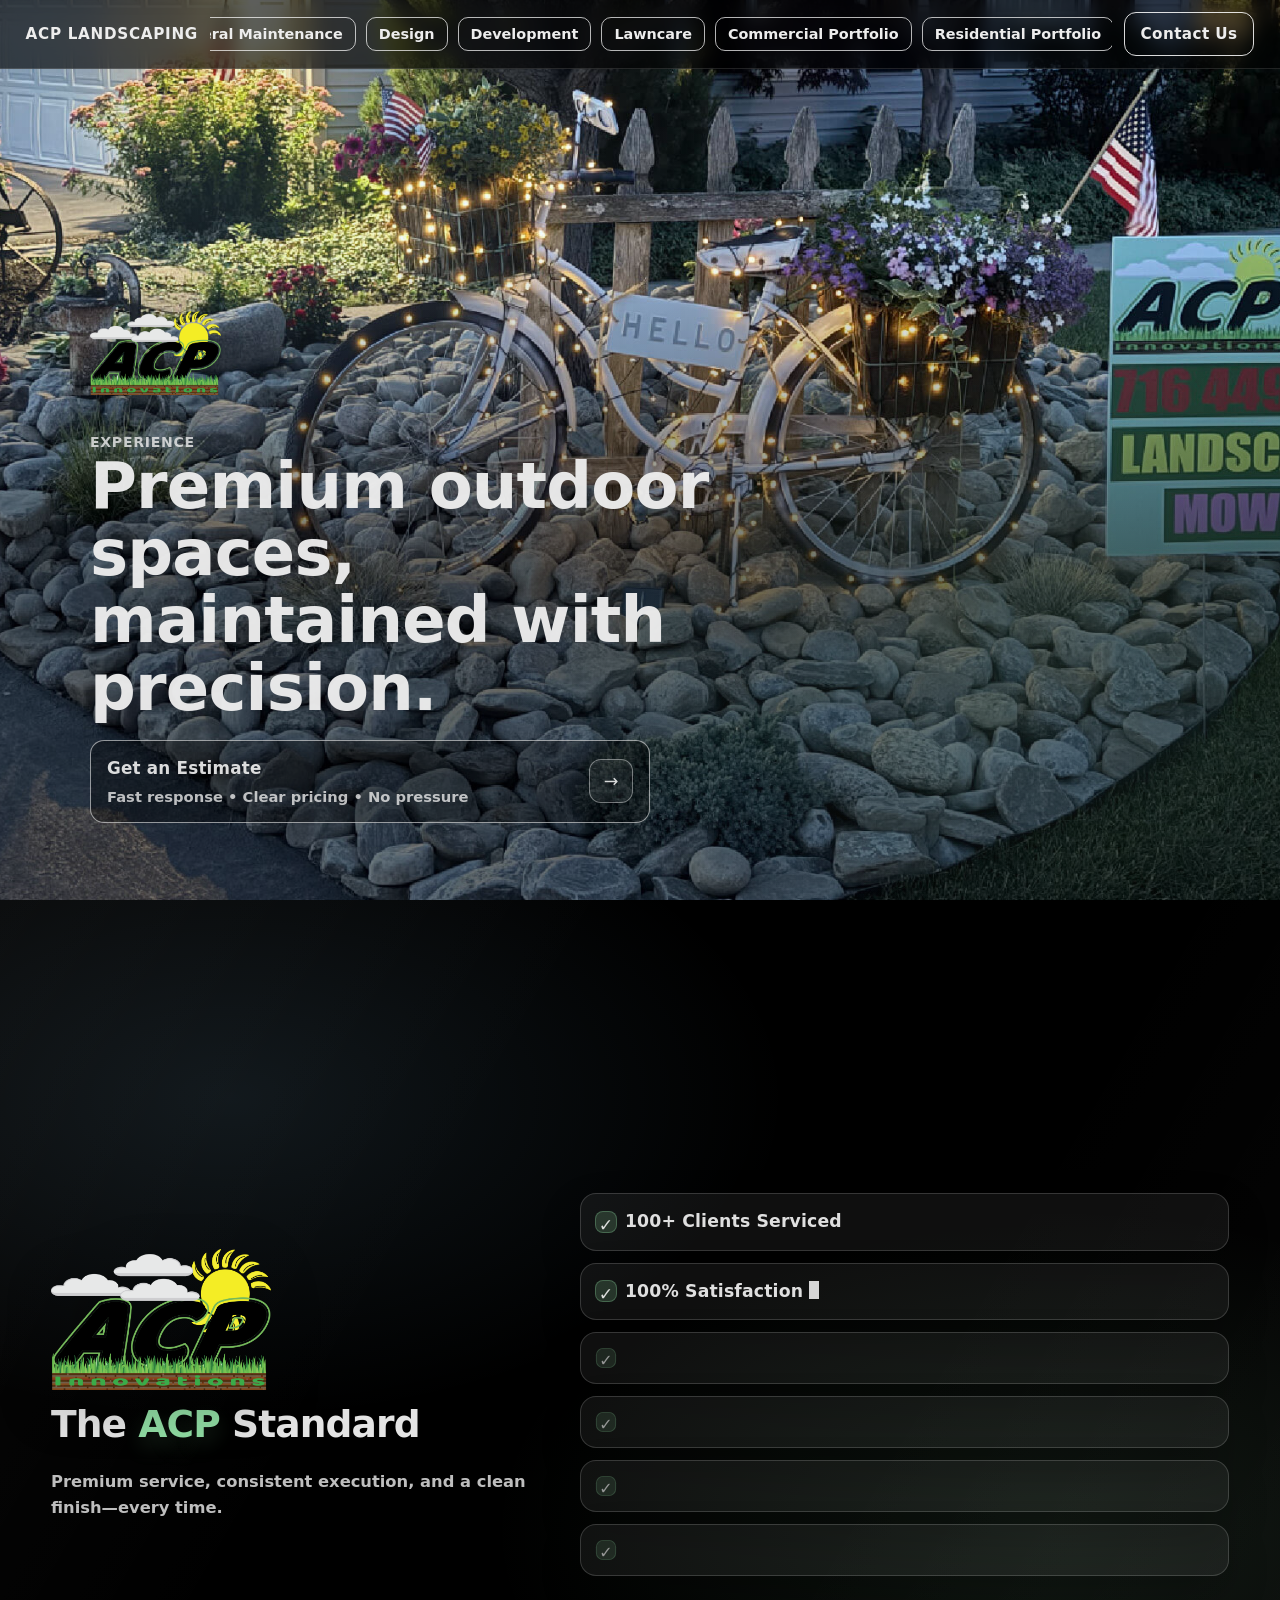
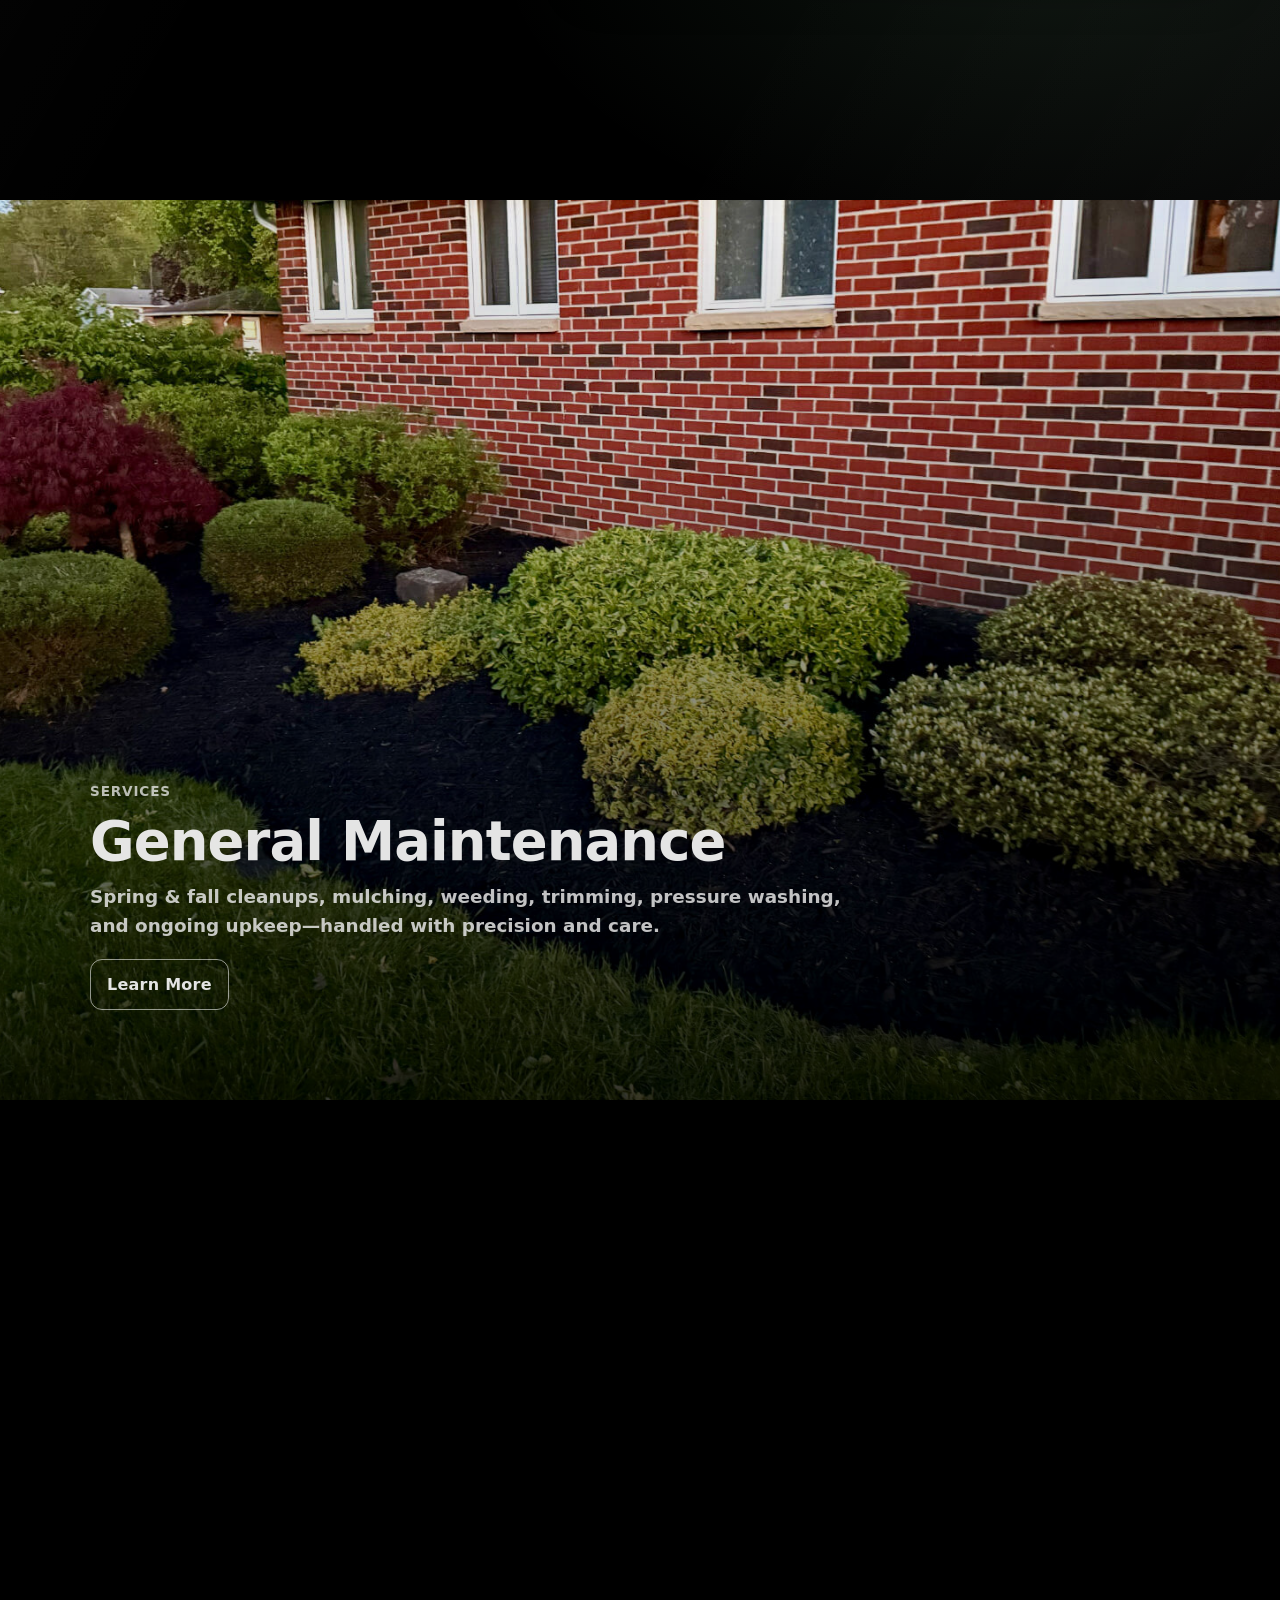
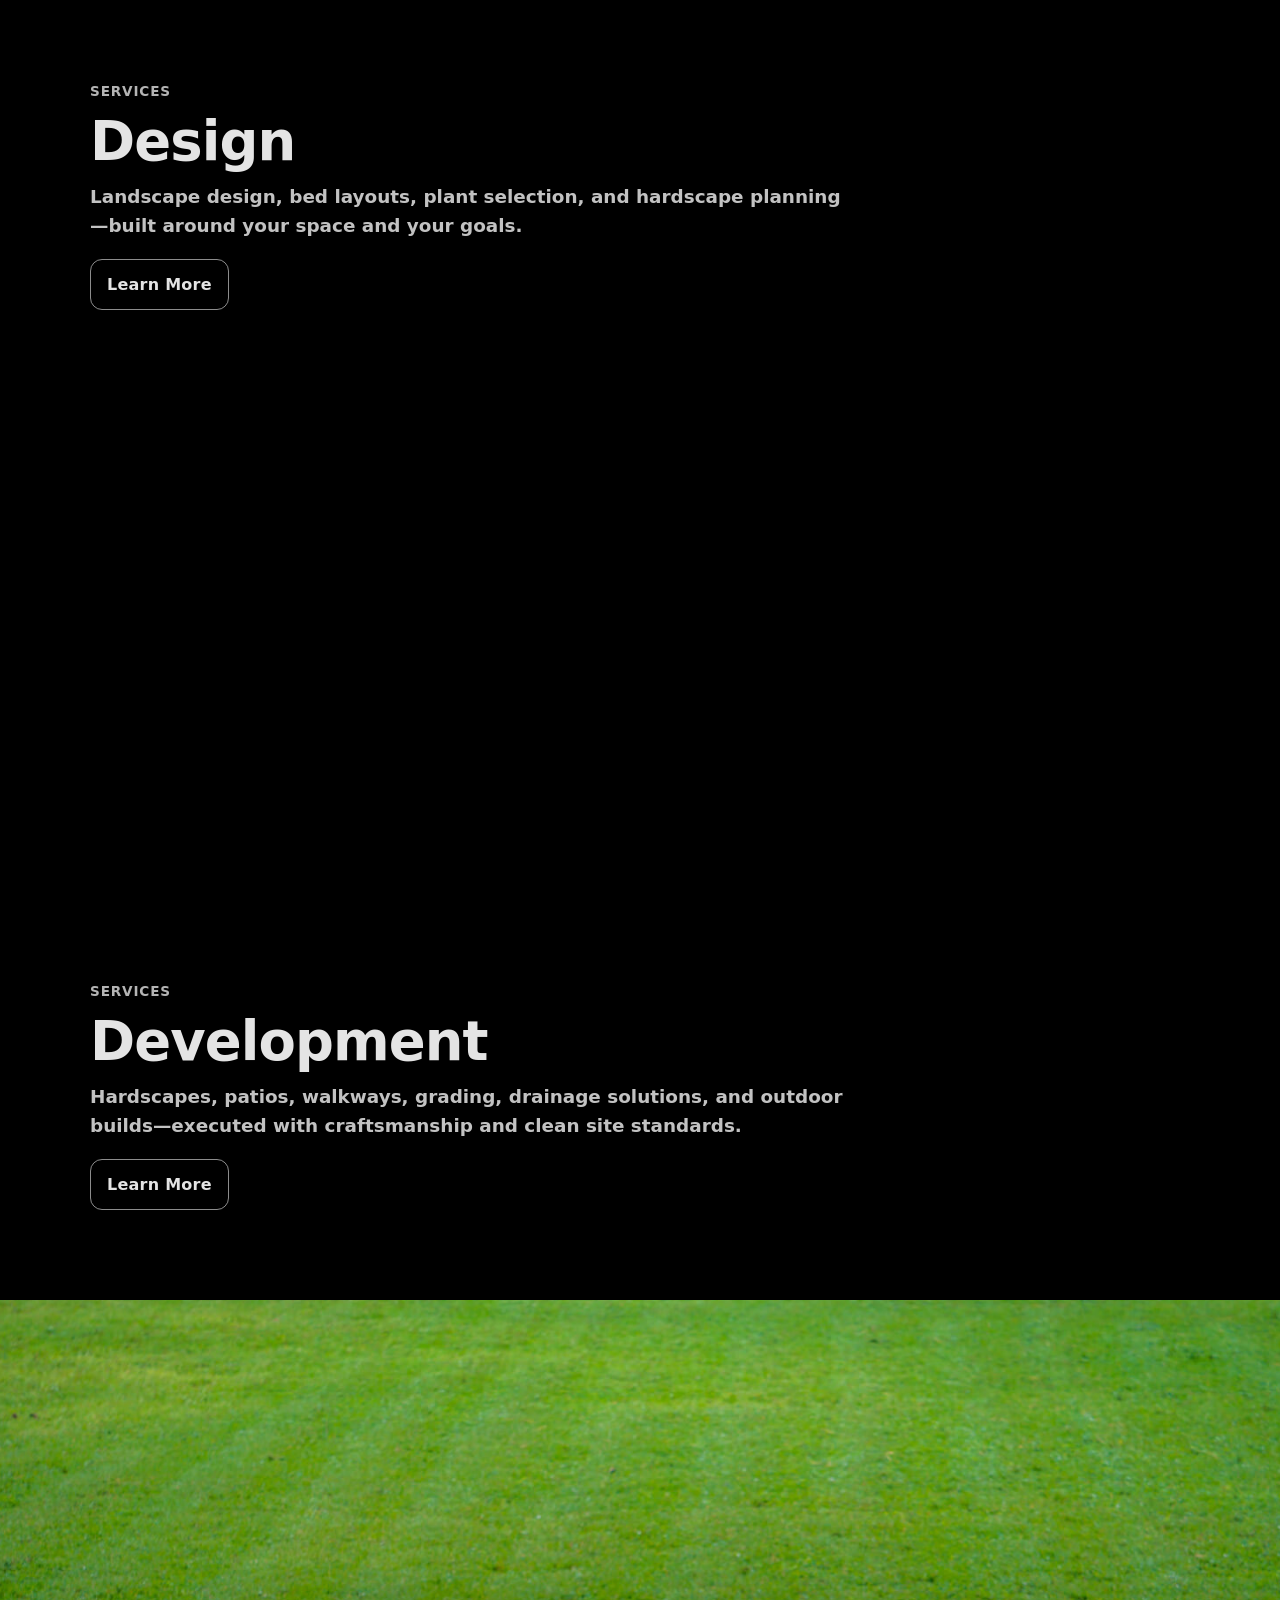
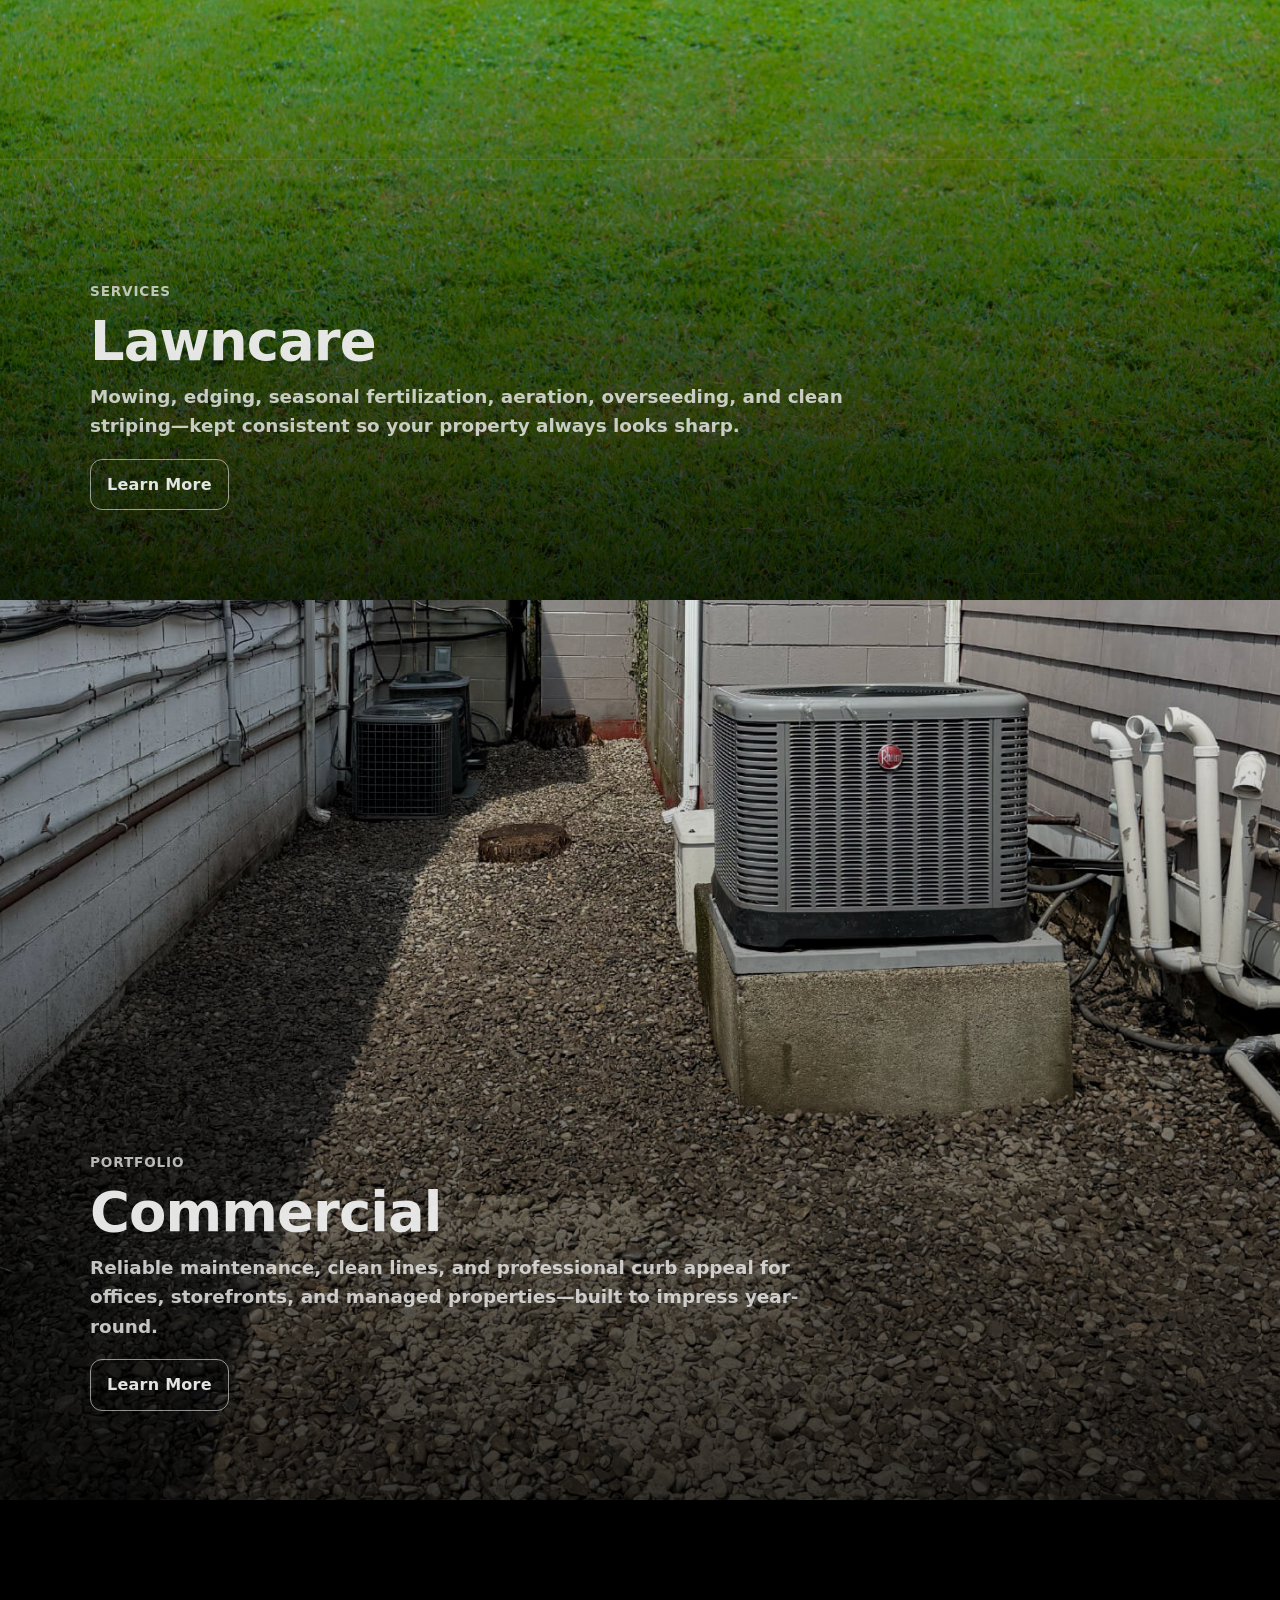
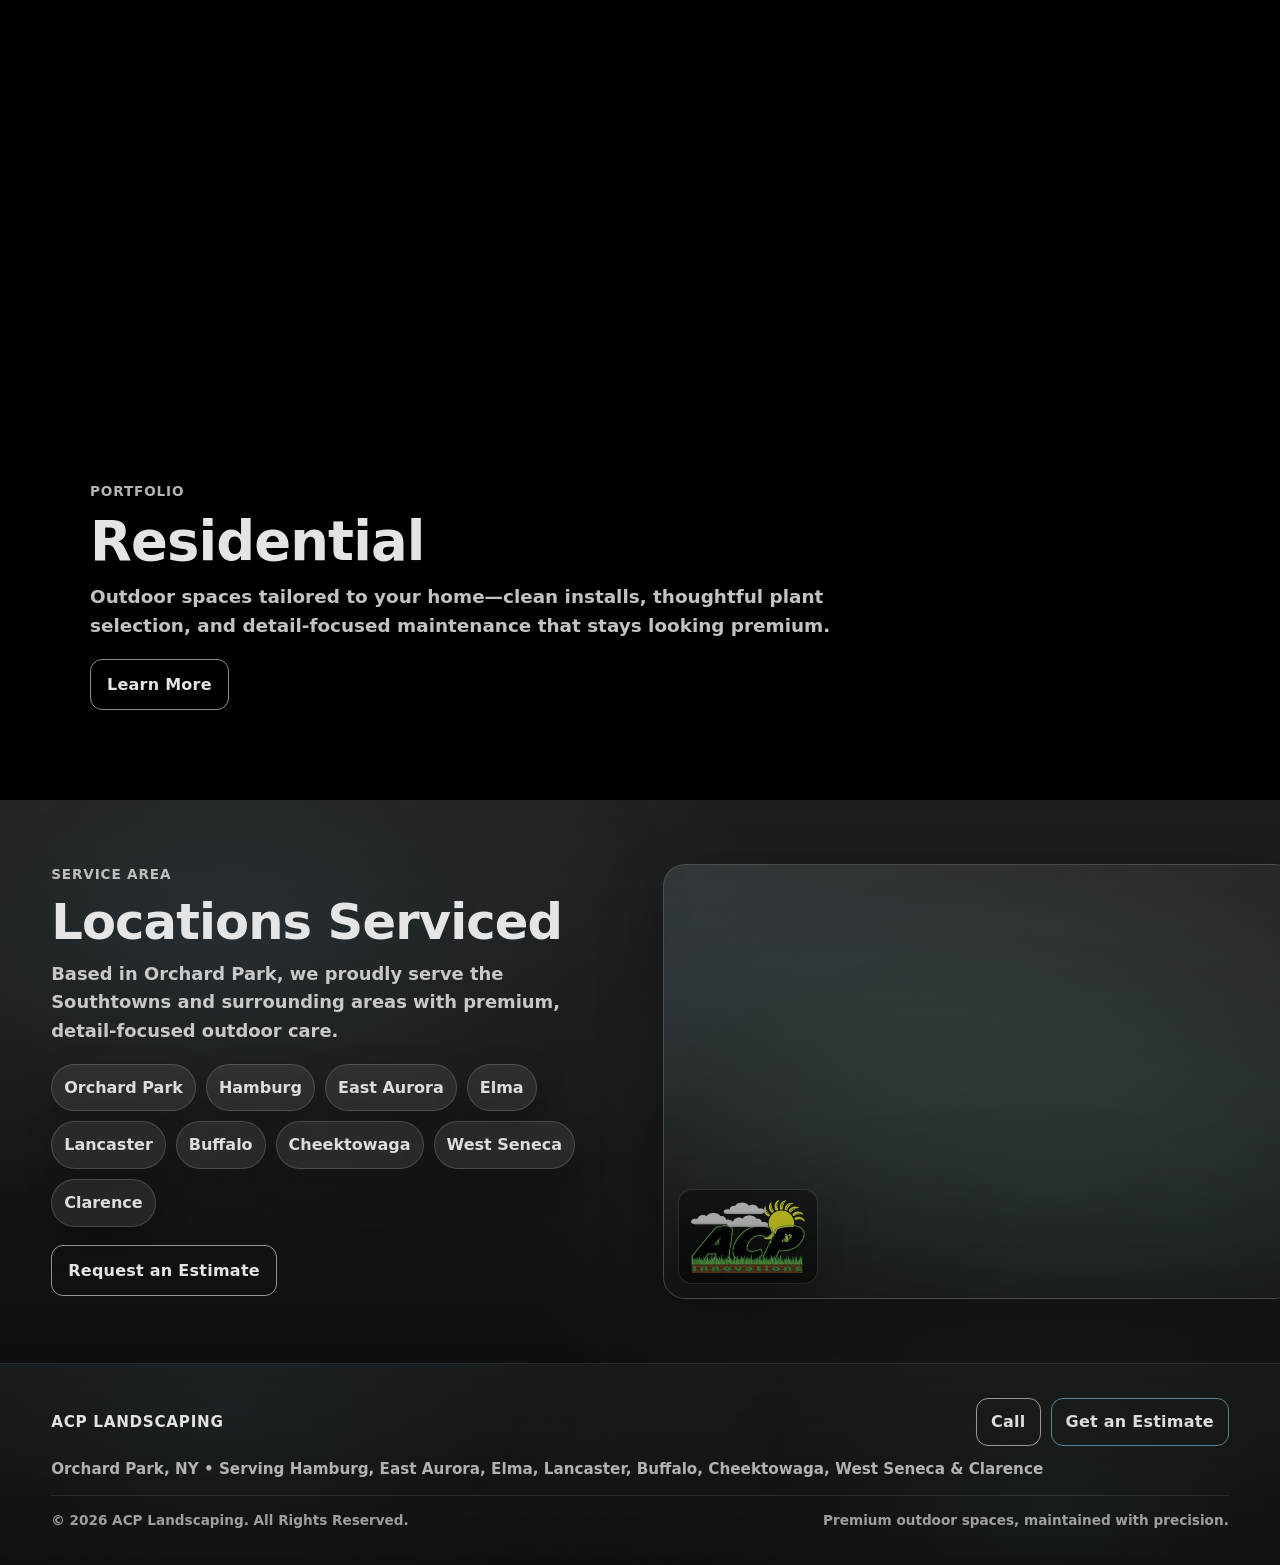
==== commit 66658cd8: "Add files via upload" ====
--- a/index.html
+++ b/index.html
@@ -176,340 +176,319 @@
       </section>
 
       <!-- =========================================================
-  TAKEOVER SCENE: Checklist → Maintenance
-  - One sticky viewport (no stages)
-  - Two layers (checklist base, maintenance slides in)
+  TAKEOVER STACK (CSS-native)
+  - Native page scroll (no JS transform driver)
+  - Each panel is sticky full-viewport
+  - Panels naturally “stack” as you scroll
 ========================================================= -->
-      <div class="takeover-scene" id="takeoverScene">
-        <div class="takeover-viewport">
-          <!-- Base layer: Checklist -->
-          <section
-            id="checklist"
-            class="checklist"
-            aria-label="Company checklist"
-          >
-            <div class="checklist__inner">
-              <div class="checklist__left">
-                <img
-                  src="images/logo.png"
-                  alt="ACP Landscaping"
-                  class="checklist__logo"
-                  decoding="async"
-                  loading="lazy"
-                />
-
-                <h2 class="checklist__title">
-                  The <span class="checklist__title-accent">ACP</span> Standard
-                </h2>
-
-                <p class="checklist__subhead">
-                  Premium service, consistent execution, and a clean
-                  finish—every time.
-                </p>
-              </div>
-
-              <div class="checklist__right">
-                <ul
-                  class="checklist__list"
-                  aria-label="Accomplishments and values"
-                >
-                  <li
-                    class="checklist__item"
-                    data-text="100+ Clients Serviced"
-                  ></li>
-                  <li
-                    class="checklist__item"
-                    data-text="100% Satisfaction Rate"
-                  ></li>
-                  <li
-                    class="checklist__item"
-                    data-text="On Time &amp; Efficient"
-                  ></li>
-                  <li
-                    class="checklist__item"
-                    data-text="Personable, Customized Experience"
-                  ></li>
-                  <li
-                    class="checklist__item"
-                    data-text="10+ Years of Experience"
-                  ></li>
-                  <li
-                    class="checklist__item"
-                    data-text="Young and Motivated"
-                  ></li>
-                </ul>
-              </div>
+      <div
+        class="takeover-scene"
+        id="takeoverScene"
+        aria-label="Takeover stack"
+      >
+        <!-- Panel 1: Checklist (base) -->
+        <section
+          id="checklist"
+          class="stack-panel checklist"
+          aria-label="Company checklist"
+        >
+          <div class="checklist__inner">
+            <div class="checklist__left">
+              <img
+                src="images/logo.png"
+                alt="ACP Landscaping"
+                class="checklist__logo"
+                decoding="async"
+                loading="lazy"
+              />
+
+              <h2 class="checklist__title">
+                The <span class="checklist__title-accent">ACP</span> Standard
+              </h2>
+
+              <p class="checklist__subhead">
+                Premium service, consistent execution, and a clean finish—every
+                time.
+              </p>
             </div>
-          </section>
-
-          <!-- Top layer: Maintenance (slides in) -->
-          <section
-            id="maintenance"
-            class="service-panel service-panel--maintenance"
-            aria-label="General Maintenance"
-            data-parallax="0.18"
-            data-stack-panel
-          >
-            <picture class="service-panel__media" aria-hidden="true">
-              <source
-                srcset="images/maintenance-desktop.jpg"
-                media="(min-width: 900px)"
-              />
-              <img
-                src="images/maintenance-mobile.jpg"
-                alt=""
-                class="service-panel__img"
-                loading="lazy"
-                decoding="async"
-              />
-            </picture>
-
-            <div class="service-panel__overlay" aria-hidden="true"></div>
-
-            <div class="service-panel__inner">
-              <p class="service-panel__kicker">Services</p>
-
-              <h2 class="service-panel__title">General Maintenance</h2>
-
-              <p class="service-panel__desc">
-                Spring &amp; fall cleanups, mulching, weeding, trimming,
-                pressure washing, and ongoing upkeep—handled with precision and
-                care.
-              </p>
-
-              <a
-                class="service-panel__btn"
-                href="maintenance.html"
-                aria-label="Learn more about General Maintenance"
+
+            <div class="checklist__right">
+              <ul
+                class="checklist__list"
+                aria-label="Accomplishments and values"
               >
-                Learn More
-              </a>
+                <li
+                  class="checklist__item"
+                  data-text="100+ Clients Serviced"
+                ></li>
+                <li
+                  class="checklist__item"
+                  data-text="100% Satisfaction Rate"
+                ></li>
+                <li
+                  class="checklist__item"
+                  data-text="On Time &amp; Efficient"
+                ></li>
+                <li
+                  class="checklist__item"
+                  data-text="Personable, Customized Experience"
+                ></li>
+                <li
+                  class="checklist__item"
+                  data-text="10+ Years of Experience"
+                ></li>
+                <li
+                  class="checklist__item"
+                  data-text="Young and Motivated"
+                ></li>
+              </ul>
             </div>
-          </section>
-
-          <!-- Top layer: Design (slides in after Maintenance) -->
-          <section
-            id="design"
-            class="service-panel service-panel--design"
-            aria-label="Design"
-            data-parallax="0.18"
-            data-stack-panel
-          >
-            <picture class="service-panel__media" aria-hidden="true">
-              <source
-                srcset="images/design-desktop.jpg"
-                media="(min-width: 900px)"
-              />
-              <img
-                src="images/design-mobile.jpg"
-                alt=""
-                class="service-panel__img"
-                loading="lazy"
-                decoding="async"
-              />
-            </picture>
-
-            <div class="service-panel__overlay" aria-hidden="true"></div>
-
-            <div class="service-panel__inner">
-              <p class="service-panel__kicker">Services</p>
-
-              <h2 class="service-panel__title">Design</h2>
-
-              <p class="service-panel__desc">
-                Landscape design, bed layouts, plant selection, and hardscape
-                planning—built around your space and your goals.
-              </p>
-
-              <a
-                class="service-panel__btn"
-                href="design.html"
-                aria-label="Learn more about Design"
-              >
-                Learn More
-              </a>
-            </div>
-          </section>
-          <!-- Top layer: Development (stacks after Design) -->
-          <section
-            id="development"
-            class="service-panel service-panel--development"
-            aria-label="Development"
-            data-parallax="0.18"
-            data-stack-panel
-          >
-            <!-- Responsive background image (mobile + desktop) -->
-            <picture class="service-panel__media" aria-hidden="true">
-              <source
-                srcset="images/development-desktop.jpg"
-                media="(min-width: 900px)"
-              />
-              <img
-                src="images/development-mobile.jpg"
-                alt=""
-                class="service-panel__img"
-                loading="lazy"
-                decoding="async"
-              />
-            </picture>
-
-            <!-- Readability overlay -->
-            <div class="service-panel__overlay" aria-hidden="true"></div>
-
-            <!-- Content (matches Maintenance/Design format) -->
-            <div class="service-panel__inner">
-              <p class="service-panel__kicker">Services</p>
-
-              <h2 class="service-panel__title">Development</h2>
-
-              <p class="service-panel__desc">
-                Hardscapes, patios, walkways, grading, drainage solutions, and
-                outdoor builds—executed with craftsmanship and clean site
-                standards.
-              </p>
-
-              <a
-                class="service-panel__btn"
-                href="development.html"
-                aria-label="Learn more about Development"
-              >
-                Learn More
-              </a>
-            </div>
-          </section>
-          <!-- Top layer: Lawncare (stacks after Development) -->
-          <section
-            id="lawncare"
-            class="service-panel service-panel--lawncare"
-            aria-label="Lawncare"
-            data-parallax="0.18"
-            data-stack-panel
-          >
-            <picture class="service-panel__media" aria-hidden="true">
-              <source
-                srcset="images/lawncare-desktop.jpg"
-                media="(min-width: 900px)"
-              />
-              <img
-                src="images/lawncare-mobile.jpg"
-                alt=""
-                class="service-panel__img"
-                loading="lazy"
-                decoding="async"
-              />
-            </picture>
-
-            <div class="service-panel__overlay" aria-hidden="true"></div>
-
-            <div class="service-panel__inner">
-              <p class="service-panel__kicker">Services</p>
-
-              <h2 class="service-panel__title">Lawncare</h2>
-
-              <p class="service-panel__desc">
-                Mowing, edging, seasonal fertilization, aeration, overseeding,
-                and clean striping—kept consistent so your property always looks
-                sharp.
-              </p>
-
-              <a
-                class="service-panel__btn"
-                href="lawncare.html"
-                aria-label="Learn more about Lawncare"
-              >
-                Learn More
-              </a>
-            </div>
-          </section>
-          <!-- Top layer: Commercial Portfolio (stacks after Lawncare) -->
-          <section
-            id="commercial"
-            class="service-panel service-panel--commercial"
-            aria-label="Commercial Portfolio"
-            data-parallax="0.18"
-            data-stack-panel
-          >
-            <picture class="service-panel__media" aria-hidden="true">
-              <source
-                srcset="images/commercial-desktop.jpg"
-                media="(min-width: 900px)"
-              />
-              <img
-                src="images/commercial-mobile.jpg"
-                alt=""
-                class="service-panel__img"
-                loading="lazy"
-                decoding="async"
-              />
-            </picture>
-
-            <div class="service-panel__overlay" aria-hidden="true"></div>
-
-            <div class="service-panel__inner">
-              <p class="service-panel__kicker">Portfolio</p>
-
-              <h2 class="service-panel__title">Commercial</h2>
-
-              <p class="service-panel__desc">
-                Reliable maintenance, clean lines, and professional curb appeal
-                for offices, storefronts, and managed properties—built to
-                impress year-round.
-              </p>
-
-              <a
-                class="service-panel__btn"
-                href="commercial.html"
-                aria-label="View Commercial Portfolio"
-              >
-                Learn More
-              </a>
-            </div>
-          </section>
-          <!-- Top layer: Residential Portfolio (stacks after Commercial) -->
-          <section
-            id="residential"
-            class="service-panel service-panel--residential"
-            aria-label="Residential Portfolio"
-            data-parallax="0.18"
-            data-stack-panel
-          >
-            <picture class="service-panel__media" aria-hidden="true">
-              <source
-                srcset="images/residential-desktop.jpg"
-                media="(min-width: 900px)"
-              />
-              <img
-                src="images/residential-mobile.jpg"
-                alt=""
-                class="service-panel__img"
-                loading="lazy"
-                decoding="async"
-              />
-            </picture>
-
-            <div class="service-panel__overlay" aria-hidden="true"></div>
-
-            <div class="service-panel__inner">
-              <p class="service-panel__kicker">Portfolio</p>
-
-              <h2 class="service-panel__title">Residential</h2>
-
-              <p class="service-panel__desc">
-                Outdoor spaces tailored to your home—clean installs, thoughtful
-                plant selection, and detail-focused maintenance that stays
-                looking premium.
-              </p>
-
-              <a
-                class="service-panel__btn"
-                href="residential.html"
-                aria-label="View Residential Portfolio"
-              >
-                Learn More
-              </a>
-            </div>
-          </section>
-        </div>
+          </div>
+        </section>
+
+        <!-- Panel 2: Maintenance -->
+        <section
+          id="maintenance"
+          class="stack-panel service-panel service-panel--maintenance"
+          aria-label="General Maintenance"
+        >
+          <picture class="service-panel__media" aria-hidden="true">
+            <source
+              srcset="images/maintenance-desktop.jpg"
+              media="(min-width: 900px)"
+            />
+            <img
+              src="images/maintenance-mobile.jpg"
+              alt=""
+              class="service-panel__img"
+              loading="lazy"
+              decoding="async"
+            />
+          </picture>
+
+          <div class="service-panel__overlay" aria-hidden="true"></div>
+
+          <div class="service-panel__inner">
+            <p class="service-panel__kicker">Services</p>
+            <h2 class="service-panel__title">General Maintenance</h2>
+            <p class="service-panel__desc">
+              Spring &amp; fall cleanups, mulching, weeding, trimming, pressure
+              washing, and ongoing upkeep—handled with precision and care.
+            </p>
+
+            <a
+              class="service-panel__btn"
+              href="maintenance.html"
+              aria-label="Learn more about General Maintenance"
+            >
+              Learn More
+            </a>
+          </div>
+        </section>
+
+        <!-- Panel 3: Design -->
+        <section
+          id="design"
+          class="stack-panel service-panel service-panel--design"
+          aria-label="Design"
+        >
+          <picture class="service-panel__media" aria-hidden="true">
+            <source
+              srcset="images/design-desktop.jpg"
+              media="(min-width: 900px)"
+            />
+            <img
+              src="images/design-mobile.jpg"
+              alt=""
+              class="service-panel__img"
+              loading="lazy"
+              decoding="async"
+            />
+          </picture>
+
+          <div class="service-panel__overlay" aria-hidden="true"></div>
+
+          <div class="service-panel__inner">
+            <p class="service-panel__kicker">Services</p>
+            <h2 class="service-panel__title">Design</h2>
+            <p class="service-panel__desc">
+              Landscape design, bed layouts, plant selection, and hardscape
+              planning—built around your space and your goals.
+            </p>
+
+            <a
+              class="service-panel__btn"
+              href="design.html"
+              aria-label="Learn more about Design"
+            >
+              Learn More
+            </a>
+          </div>
+        </section>
+
+        <!-- Panel 4: Development -->
+        <section
+          id="development"
+          class="stack-panel service-panel service-panel--development"
+          aria-label="Development"
+        >
+          <picture class="service-panel__media" aria-hidden="true">
+            <source
+              srcset="images/development-desktop.jpg"
+              media="(min-width: 900px)"
+            />
+            <img
+              src="images/development-mobile.jpg"
+              alt=""
+              class="service-panel__img"
+              loading="lazy"
+              decoding="async"
+            />
+          </picture>
+
+          <div class="service-panel__overlay" aria-hidden="true"></div>
+
+          <div class="service-panel__inner">
+            <p class="service-panel__kicker">Services</p>
+            <h2 class="service-panel__title">Development</h2>
+            <p class="service-panel__desc">
+              Hardscapes, patios, walkways, grading, drainage solutions, and
+              outdoor builds—executed with craftsmanship and clean site
+              standards.
+            </p>
+
+            <a
+              class="service-panel__btn"
+              href="development.html"
+              aria-label="Learn more about Development"
+            >
+              Learn More
+            </a>
+          </div>
+        </section>
+
+        <!-- Panel 5: Lawncare -->
+        <section
+          id="lawncare"
+          class="stack-panel service-panel service-panel--lawncare"
+          aria-label="Lawncare"
+        >
+          <picture class="service-panel__media" aria-hidden="true">
+            <source
+              srcset="images/lawncare-desktop.jpg"
+              media="(min-width: 900px)"
+            />
+            <img
+              src="images/lawncare-mobile.jpg"
+              alt=""
+              class="service-panel__img"
+              loading="lazy"
+              decoding="async"
+            />
+          </picture>
+
+          <div class="service-panel__overlay" aria-hidden="true"></div>
+
+          <div class="service-panel__inner">
+            <p class="service-panel__kicker">Services</p>
+            <h2 class="service-panel__title">Lawncare</h2>
+            <p class="service-panel__desc">
+              Mowing, edging, seasonal fertilization, aeration, overseeding, and
+              clean striping—kept consistent so your property always looks
+              sharp.
+            </p>
+
+            <a
+              class="service-panel__btn"
+              href="lawncare.html"
+              aria-label="Learn more about Lawncare"
+            >
+              Learn More
+            </a>
+          </div>
+        </section>
+
+        <!-- Panel 6: Commercial -->
+        <section
+          id="commercial"
+          class="stack-panel service-panel service-panel--commercial"
+          aria-label="Commercial Portfolio"
+        >
+          <picture class="service-panel__media" aria-hidden="true">
+            <source
+              srcset="images/commercial-desktop.jpg"
+              media="(min-width: 900px)"
+            />
+            <img
+              src="images/commercial-mobile.jpg"
+              alt=""
+              class="service-panel__img"
+              loading="lazy"
+              decoding="async"
+            />
+          </picture>
+
+          <div class="service-panel__overlay" aria-hidden="true"></div>
+
+          <div class="service-panel__inner">
+            <p class="service-panel__kicker">Portfolio</p>
+            <h2 class="service-panel__title">Commercial</h2>
+            <p class="service-panel__desc">
+              Reliable maintenance, clean lines, and professional curb appeal
+              for offices, storefronts, and managed properties—built to impress
+              year-round.
+            </p>
+
+            <a
+              class="service-panel__btn"
+              href="commercial.html"
+              aria-label="View Commercial Portfolio"
+            >
+              Learn More
+            </a>
+          </div>
+        </section>
+
+        <!-- Panel 7: Residential -->
+        <section
+          id="residential"
+          class="stack-panel service-panel service-panel--residential"
+          aria-label="Residential Portfolio"
+        >
+          <picture class="service-panel__media" aria-hidden="true">
+            <source
+              srcset="images/residential-desktop.jpg"
+              media="(min-width: 900px)"
+            />
+            <img
+              src="images/residential-mobile.jpg"
+              alt=""
+              class="service-panel__img"
+              loading="lazy"
+              decoding="async"
+            />
+          </picture>
+
+          <div class="service-panel__overlay" aria-hidden="true"></div>
+
+          <div class="service-panel__inner">
+            <p class="service-panel__kicker">Portfolio</p>
+            <h2 class="service-panel__title">Residential</h2>
+            <p class="service-panel__desc">
+              Outdoor spaces tailored to your home—clean installs, thoughtful
+              plant selection, and detail-focused maintenance that stays looking
+              premium.
+            </p>
+
+            <a
+              class="service-panel__btn"
+              href="residential.html"
+              aria-label="View Residential Portfolio"
+            >
+              Learn More
+            </a>
+          </div>
+        </section>
       </div>
       <!-- =========================================================
            SECTION: Locations Serviced
@@ -517,13 +496,8 @@
            - Premium dark style to match hero/checklist
            - Includes space for a brand image (logo + optional photo)
       ========================================================== -->
-      <section
-        id="locations"
-        class="locations"
-        aria-label="Locations Serviced"
-        data-reveal
-      >
-        <div class="locations__inner">
+      <section id="locations" class="locations" aria-label="Locations Serviced">
+        <div class="locations__inner" data-reveal>
           <!-- Left: Copy -->
           <div class="locations__content">
             <p class="locations__kicker">Service Area</p>
--- a/css/style.css
+++ b/css/style.css
@@ -136,6 +136,34 @@
 @media (prefers-reduced-motion: reduce) {
   html { scroll-behavior: auto; }
   .chev { animation: none; }
+}
+
+/* =========================================================
+   INTRO OVERLAY: Mobile Lighten
+   - Keeps the same design language
+   - Reduces “heavy” feel and paint cost on phones
+========================================================= */
+@media (max-width: 520px) {
+  .intro-overlay__bg {
+    transform: none; /* removes extra upscale work */
+  }
+
+  .intro-overlay__tint {
+    /* slightly simpler tint = faster + less “dense” */
+    background:
+      radial-gradient(700px 420px at 20% 20%, rgba(148,214,255,0.10), transparent 60%),
+      radial-gradient(750px 520px at 80% 75%, rgba(143,219,162,0.09), transparent 62%),
+      linear-gradient(180deg, rgba(0,0,0,0.48), rgba(0,0,0,0.70));
+  }
+
+  .intro-overlay__content {
+    width: min(640px, 92vw);
+    gap: 10px;
+  }
+
+  .intro-overlay__headline {
+    font-size: clamp(1.55rem, 6.2vw, 2.2rem);
+  }
 }
 
 /* ===== Real site (placeholder) ===== */
@@ -1076,234 +1104,198 @@
 }
 
 /* =========================================================
-   TAKEOVER SCENE (Scalable Stacking)
-   - Scene height scales with number of [data-stack-panel] layers
-   - One sticky viewport
-   - Checklist is the base layer
-   - Each stack panel starts off-screen and slides up via JS transform
+   TAKEOVER STACK (CSS-native sticky stack)
+   - No JS scroll driver
+   - Each panel is sticky full-viewport
+   - Next panel naturally rises from bottom as you scroll
+   - GPU transforms are NOT used for the stack (browser-native)
 ========================================================= */
+
 .takeover-scene {
   position: relative;
-
-  /* JS sets --stackCount (number of panels). Default 1. */
-  height: calc((var(--stackCount, 1) + 1) * (var(--vh, 1vh) * 100));
-
-  overflow-anchor: none;
-  background: #000; /* prevent any white bleed */
-}
-
-.takeover-viewport {
+  background: #000; /* prevents white bleed between layers */
+}
+
+/* Each child section becomes a sticky "slide" */
+.takeover-scene > .stack-panel {
   position: sticky;
   top: 0;
-
-  /* Use the JS-calibrated viewport height for iOS correctness */
-  height: calc(var(--vh, 1vh) * 100);
-
-  overflow: hidden; /* crucial: no layout bleed / gaps */
-}
-
-/* Base layer (Checklist) */
-.takeover-viewport > #checklist {
-  position: absolute;
-  inset: 0;
-  margin: 0;
-  z-index: 1;
-}
-
-/* Stack layers (Maintenance, Design, Development, etc.) */
-.takeover-viewport > [data-stack-panel] {
-  position: absolute;
-  inset: 0;
-  margin: 0;
-
-  /* Start off-screen; JS will drive translateY(100% → 0%) */
-  transform: translateY(100%);
-  will-change: transform;
-}
+  height: 100svh;
+  overflow: hidden;
+
+  /* Fix header overlap when jumping via nav */
+  scroll-margin-top: 88px;
+}
+
+/* Layering: later panels sit above earlier panels */
+.takeover-scene > .stack-panel:nth-child(1) { z-index: 1; }
+.takeover-scene > .stack-panel:nth-child(2) { z-index: 2; }
+.takeover-scene > .stack-panel:nth-child(3) { z-index: 3; }
+.takeover-scene > .stack-panel:nth-child(4) { z-index: 4; }
+.takeover-scene > .stack-panel:nth-child(5) { z-index: 5; }
+.takeover-scene > .stack-panel:nth-child(6) { z-index: 6; }
+.takeover-scene > .stack-panel:nth-child(7) { z-index: 7; }
 
 /* =========================================================
-   TAKEOVER-SCOPED OVERRIDES (so your existing section CSS behaves fullscreen)
-   - Your .checklist has huge vertical padding; inside a fullscreen layer
-     that padding creates overflow and weird "gaps".
-   - Move that spacing to the inner container instead.
+   TAKEOVER-SCOPED OVERRIDES
+   - Your .checklist has large vertical padding in normal flow.
+     Inside a full-viewport sticky panel, that can cause overflow.
+   - This override affects ONLY the takeover checklist panel.
 ========================================================= */
-.takeover-viewport > #checklist{
+#takeoverScene > #checklist.checklist {
   height: 100svh;
-  padding: 0;                 /* override the big section padding */
+  padding: 0;                 /* override normal section padding */
   display: grid;
   align-items: center;
-
-  /* Keep your existing background */
-  overflow: hidden;
-}
-
-.takeover-viewport > #checklist .checklist__inner{
-  padding: 88px 0;            /* account for fixed header + breathing room */
-}
-
-/* Maintenance is already fullscreen, but keep it strict */
-.takeover-viewport > #maintenance{
-  height: 100svh;
-}
+}
+
+#takeoverScene > #checklist .checklist__inner {
+  padding: 88px 0 calc(18px + env(safe-area-inset-bottom, 0px));
+}
+
+/* Mobile: align checklist content toward top for better fit */
+@media (max-width: 980px) {
+  #takeoverScene > #checklist.checklist {
+    align-items: start;
+  }
+
+  #takeoverScene > #checklist .checklist__inner {
+    padding-top: 88px;
+    padding-bottom: calc(18px + env(safe-area-inset-bottom, 0px));
+  }
+}
+
 /* =========================================================
-   MOBILE PERFORMANCE PATCH
+   TAKEOVER: Mobile consistent vertical alignment for service panels
+   - Keeps CTAs visible and avoids bottom clipping
+   - Applies ONLY inside the takeover stack
+========================================================= */
+@media (max-width: 980px) {
+  #takeoverScene > .service-panel {
+    align-items: center; /* override service-panel default end alignment */
+  }
+
+  #takeoverScene > .service-panel .service-panel__inner {
+    padding-top: clamp(18px, 4vw, 36px);
+    padding-bottom: calc(clamp(18px, 4vw, 36px) + env(safe-area-inset-bottom, 0px));
+  }
+}
+
+/* =========================================================
+   MOBILE PERFORMANCE PATCH (Safe)
    - iOS Safari struggles with backdrop-filter on many elements
-   - keep the look, but drop the expensive blur on small screens
 ========================================================= */
 @media (max-width: 980px) {
   .checklist__item {
-    /* keep glass look but remove heavy blur */
     backdrop-filter: none;
     -webkit-backdrop-filter: none;
-
-    /* slightly increase opacity so it still looks premium */
     background: rgba(255, 255, 255, 0.10);
     border-color: rgba(255, 255, 255, 0.18);
   }
 }
 
 /* =========================================================
-   TAKEOVER PERFORMANCE HELPERS (Safe)
-   - DO NOT set transform here (JS owns it)
-   - contain reduces paint scope
+   TAKEOVER "SCROLL WEIGHT" (CSS-only, takeover-scoped)
+   - Does NOT change scroll distance
+   - Does NOT delay the next panel starting to rise
+   - Adds perceived "mass" via scroll-driven easing:
+     * background image lags slightly then settles
+     * content eases in with a heavier curve
+   - Progressive enhancement: only runs where supported
 ========================================================= */
-.takeover-viewport > [data-stack-panel],
-.takeover-viewport > #checklist {
-  contain: layout paint style;
-  backface-visibility: hidden;
-  will-change: transform;
-}
-
-.service-panel__img {
-  backface-visibility: hidden;
-  transform: translate3d(0, 0, 0) scale(1.06);
-}
-
-/* =========================================================
-   TAKEOVER: Mobile content fit + safe area
-   - Prevents CTA from being pushed below the viewport
-========================================================= */
-#takeoverScene #maintenance .service-panel__inner{
-  /* your default bottom padding is huge; shrink it in takeover */
-  padding-bottom: clamp(22px, 5vw, 52px);
-
-  /* iPhone safe-area so the button never sits under the home indicator */
-  padding-bottom: calc(clamp(22px, 5vw, 52px) + env(safe-area-inset-bottom, 0px));
-}
-
-/* Optional: if the text still feels low on very short screens */
-@media (max-width: 520px) {
-  #takeoverScene #maintenance .service-panel__inner{
-    padding-top: clamp(16px, 4vw, 36px);
-  }
-}
-
-/* =========================================================
-   TAKEOVER: Mobile fix for missing CTA + dark bottom gap
-   Root cause:
-   - .service-panel { align-items: end; } pushes content down
-   - takeover viewport uses overflow:hidden, so CTA gets clipped
-========================================================= */
-@media (max-width: 980px) {
-
-  /* 1) Don't bottom-align the maintenance content during takeover */
-  #takeoverScene .takeover-viewport > #maintenance.service-panel{
-    align-items: center;                 /* was: end */
-  }
-
-  /* 2) Make the inner block "fit" the viewport and keep CTA visible */
-  #takeoverScene #maintenance .service-panel__inner{
-    width: min(1100px, 92vw);
-    margin: 0 auto;
-
-    /* cap the total height so it can't drop below the fold */
-    max-height: calc(100svh - 88px - env(safe-area-inset-bottom, 0px));
-    overflow: visible;
-
-    /* tighter, predictable padding */
-    padding-top: clamp(18px, 4vw, 36px);
-    padding-bottom: calc(clamp(18px, 4vw, 36px) + env(safe-area-inset-bottom, 0px));
-  }
-
-  /* 3) If text still runs long, allow a tiny bit smaller spacing */
-  #takeoverScene #maintenance .service-panel__desc{
-    margin-bottom: 12px;
-  }
-}
-
-/* =========================================================
-   FIX: Remove big empty space at bottom of checklist (mobile)
-   Cause: takeover checklist layer is vertically centered
-========================================================= */
-@media (max-width: 980px) {
-  .takeover-viewport > #checklist{
-    align-items: start; /* was: center */
-  }
-
-  /* Give it a predictable top + bottom padding so it sits right on phones */
-  .takeover-viewport > #checklist .checklist__inner{
-    padding-top: 88px; /* header offset */
-    padding-bottom: calc(18px + env(safe-area-inset-bottom, 0px));
-  }
-}
-
-/* =========================================================
-   iOS TAKEOVER HEIGHT OVERRIDE
-   - Forces takeover viewport/layers to match JS viewport height
-   - Fixes the black bar at bottom on mobile
-========================================================= */
-#takeoverScene .takeover-viewport{
-  height: calc(var(--vh, 1vh) * 100);
-}
-
-#takeoverScene .takeover-viewport > #checklist,
-#takeoverScene .takeover-viewport > #maintenance{
-  height: calc(var(--vh, 1vh) * 100);
-}
-
-/* Ensure maintenance section itself also matches takeover height */
-#takeoverScene #maintenance.service-panel{
-  min-height: calc(var(--vh, 1vh) * 100);
-}
-
-/* =========================================================
-   MOBILE: Align stacked service panel content consistently
-   - Applies to ALL stacked service panels (Maintenance, Design, etc.)
-   - Desktop behavior remains unchanged
-========================================================= */
-@media (max-width: 980px) {
-
-  /* Center content vertically for stacked panels on mobile */
-  #takeoverScene .takeover-viewport > [data-stack-panel].service-panel {
-    align-items: center; /* matches General Maintenance behavior */
-  }
-
-  /* Ensure inner spacing is consistent */
-  #takeoverScene
-    .takeover-viewport
-    > [data-stack-panel]
-    .service-panel__inner {
-
-    padding-top: clamp(18px, 4vw, 36px);
-    padding-bottom: calc(
-      clamp(18px, 4vw, 36px) + env(safe-area-inset-bottom, 0px)
-    );
-  }
-}
-
+
+@supports (animation-timeline: view()) {
+
+  /* ---------------------------
+     Tuning knobs (feel free)
+     - Lower values = lighter
+     - Higher values = heavier
+  ---------------------------- */
+  #takeoverScene {
+--weight-img-lag: 20px;
+--weight-inner-lag: 26px;
+--weight-ease: cubic-bezier(0.22, 1.22, 0.36, 1);
+  }
+
+  /* Create a per-panel view timeline */
+  #takeoverScene > .stack-panel {
+    view-timeline-name: --panel;
+    view-timeline-axis: block;
+  }
+
+  /* ---------------------------------------------
+     1) Background image "drag"
+     - Subtle lag downward, then settles to 0
+     - Gives weight while panel rises normally
+  ---------------------------------------------- */
+  #takeoverScene > .service-panel .service-panel__img {
+    animation-name: takeoverImgWeight;
+    animation-timeline: --panel;
+    animation-range: entry 0% entry 55%;
+    animation-timing-function: var(--weight-ease);
+    animation-fill-mode: both;
+    will-change: transform;
+  }
+
+  @keyframes takeoverImgWeight {
+    from { transform: translateY(var(--weight-img-lag)) scale(1.06); }
+    to   { transform: translateY(0px) scale(1.06); }
+  }
+
+  /* ---------------------------------------------
+     2) Content "mass"
+     - Text block eases upward into its final spot
+     - Keeps the panel motion immediate, but adds "heft"
+  ---------------------------------------------- */
+  #takeoverScene > .service-panel .service-panel__inner {
+    animation-name: takeoverInnerWeight;
+    animation-timeline: --panel;
+    animation-range: entry 0% entry 60%;
+    animation-timing-function: var(--weight-ease);
+    animation-fill-mode: both;
+    will-change: transform, opacity;
+  }
+
+  @keyframes takeoverInnerWeight {
+    from { transform: translateY(var(--weight-inner-lag)); opacity: 0.92; }
+    to   { transform: translateY(0px); opacity: 1; }
+  }
+
+  /* ---------------------------------------------
+     3) Checklist weight (optional but nice)
+  ---------------------------------------------- */
+  #takeoverScene > #checklist .checklist__inner {
+    animation-name: takeoverChecklistWeight;
+    animation-timeline: --panel;
+    animation-range: entry 0% entry 55%;
+    animation-timing-function: var(--weight-ease);
+    animation-fill-mode: both;
+    will-change: transform, opacity;
+  }
+
+  @keyframes takeoverChecklistWeight {
+    from { transform: translateY(16px); opacity: 0.96; }
+    to   { transform: translateY(0px); opacity: 1; }
+  }
+
+  /* Reduced motion: disable "weight" animations */
+  @media (prefers-reduced-motion: reduce) {
+    #takeoverScene > .service-panel .service-panel__img,
+    #takeoverScene > .service-panel .service-panel__inner,
+    #takeoverScene > #checklist .checklist__inner {
+      animation: none !important;
+    }
+  }
+}
 
 /* =========================================================
    LOCATIONS SERVICED (Post-takeover section)
-   - Premium dark styling consistent with hero/checklist
-   - Glass list pills and a clean image slot
-   - Responsive layout: stacked on mobile, 2-column on desktop
+   - Section keeps its background always (reveal animates inner only)
 ========================================================= */
-
 .locations {
   position: relative;
   overflow: hidden;
 
-  /* Dark premium base + subtle brand glows */
   background:
     radial-gradient(900px 520px at 18% 22%, rgba(148, 214, 255, 0.10), transparent 62%),
     radial-gradient(900px 520px at 82% 70%, rgba(143, 219, 162, 0.10), transparent 62%),
@@ -1312,44 +1304,32 @@
   color: var(--white);
 }
 
+/* =========================================================
+   LOCATIONS: Layout system (Designed grid)
+   - Mobile: stacked with intentional spacing
+   - Desktop: 12-col grid with consistent rhythm
+========================================================= */
 .locations__inner {
   width: min(1200px, 92vw);
   margin: 0 auto;
 
-  padding: clamp(44px, 6vw, 88px) 0;
+  padding: clamp(28px, 5vw, 72px) 0;
 
   display: grid;
-  grid-template-columns: 1fr;
-  gap: clamp(18px, 3vw, 36px);
-
-  align-items: center;
-}
-
-/* ---------------------------------------------------------
-   Desktop layout refinement
-   - Prevents “chopped” feeling by giving each column a
-     predictable minimum size and cleaner spacing.
----------------------------------------------------------- */
+  gap: clamp(16px, 3vw, 28px);
+  align-items: start;
+}
+
+/* Desktop: true grid (content left, media right) */
 @media (min-width: 980px) {
   .locations__inner {
-    grid-template-columns: minmax(520px, 1.05fr) minmax(420px, 0.95fr);
-    column-gap: clamp(26px, 4vw, 56px);
-    align-items: center;
-  }
-
-  .locations__content {
-    padding-right: 6px; /* tiny breathing room so text never feels cramped */
-  }
-}
-
-@media (min-width: 980px) {
-  .locations__inner {
-    grid-template-columns: 1.05fr 0.95fr;
-  }
-}
-
-.locations__content {
-  max-width: 62ch;
+    grid-template-columns: repeat(12, 1fr);
+    column-gap: clamp(22px, 3.6vw, 56px);
+    row-gap: clamp(18px, 2vw, 26px);
+  }
+
+  .locations__content { grid-column: 1 / span 6; }
+  .locations__media   { grid-column: 7 / span 6; }
 }
 
 .locations__kicker {
@@ -1452,11 +1432,22 @@
   aspect-ratio: 4 / 3;
 }
 
-/* Desktop: let the media breathe (less “chop”, more premium) */
+/* =========================================================
+   LOCATIONS: Desktop media sizing (more intentional)
+   - Prevents the map from feeling oversized / "raw"
+   - Keeps the card premium and proportional to the text column
+========================================================= */
 @media (min-width: 980px) {
   .locations__media {
-    aspect-ratio: 16 / 10; /* wider hero-like crop looks intentional */
-    min-height: 380px;     /* ensures it doesn’t look short/stubby */
+    /* Wide but not gigantic */
+    aspect-ratio: 16 / 11;
+
+    /* Hard cap so it doesn't overwhelm the section */
+    height: clamp(320px, 34vw, 460px);
+    min-height: unset; /* override old min-height rule */
+
+    /* Smooth visual polish */
+    border-radius: 22px;
   }
 }
 
@@ -1467,6 +1458,29 @@
   object-position: center; /* prevents “cut off” focal points */
   transform: scale(1.015); /* less aggressive crop */
   filter: contrast(1.02) saturate(1.02);
+}
+
+/* Subtle overlay to make the map feel branded + less "raw" */
+.locations__media::after {
+  content: "";
+  position: absolute;
+  inset: 0;
+  pointer-events: none;
+
+  /* Slight dark gradient + tiny color wash to match brand */
+  background:
+    linear-gradient(to top, rgba(0,0,0,0.38), rgba(0,0,0,0.10), rgba(0,0,0,0.00)),
+    radial-gradient(900px 520px at 18% 22%, rgba(148,214,255,0.10), transparent 60%),
+    radial-gradient(900px 520px at 82% 70%, rgba(143,219,162,0.08), transparent 60%);
+}
+
+@media (min-width: 980px) {
+  .locations__logo {
+    left: 18px;
+    bottom: 18px;
+    border-radius: 16px;
+    background: rgba(0,0,0,0.48);
+  }
 }
 
 /* Logo overlay in the image corner */
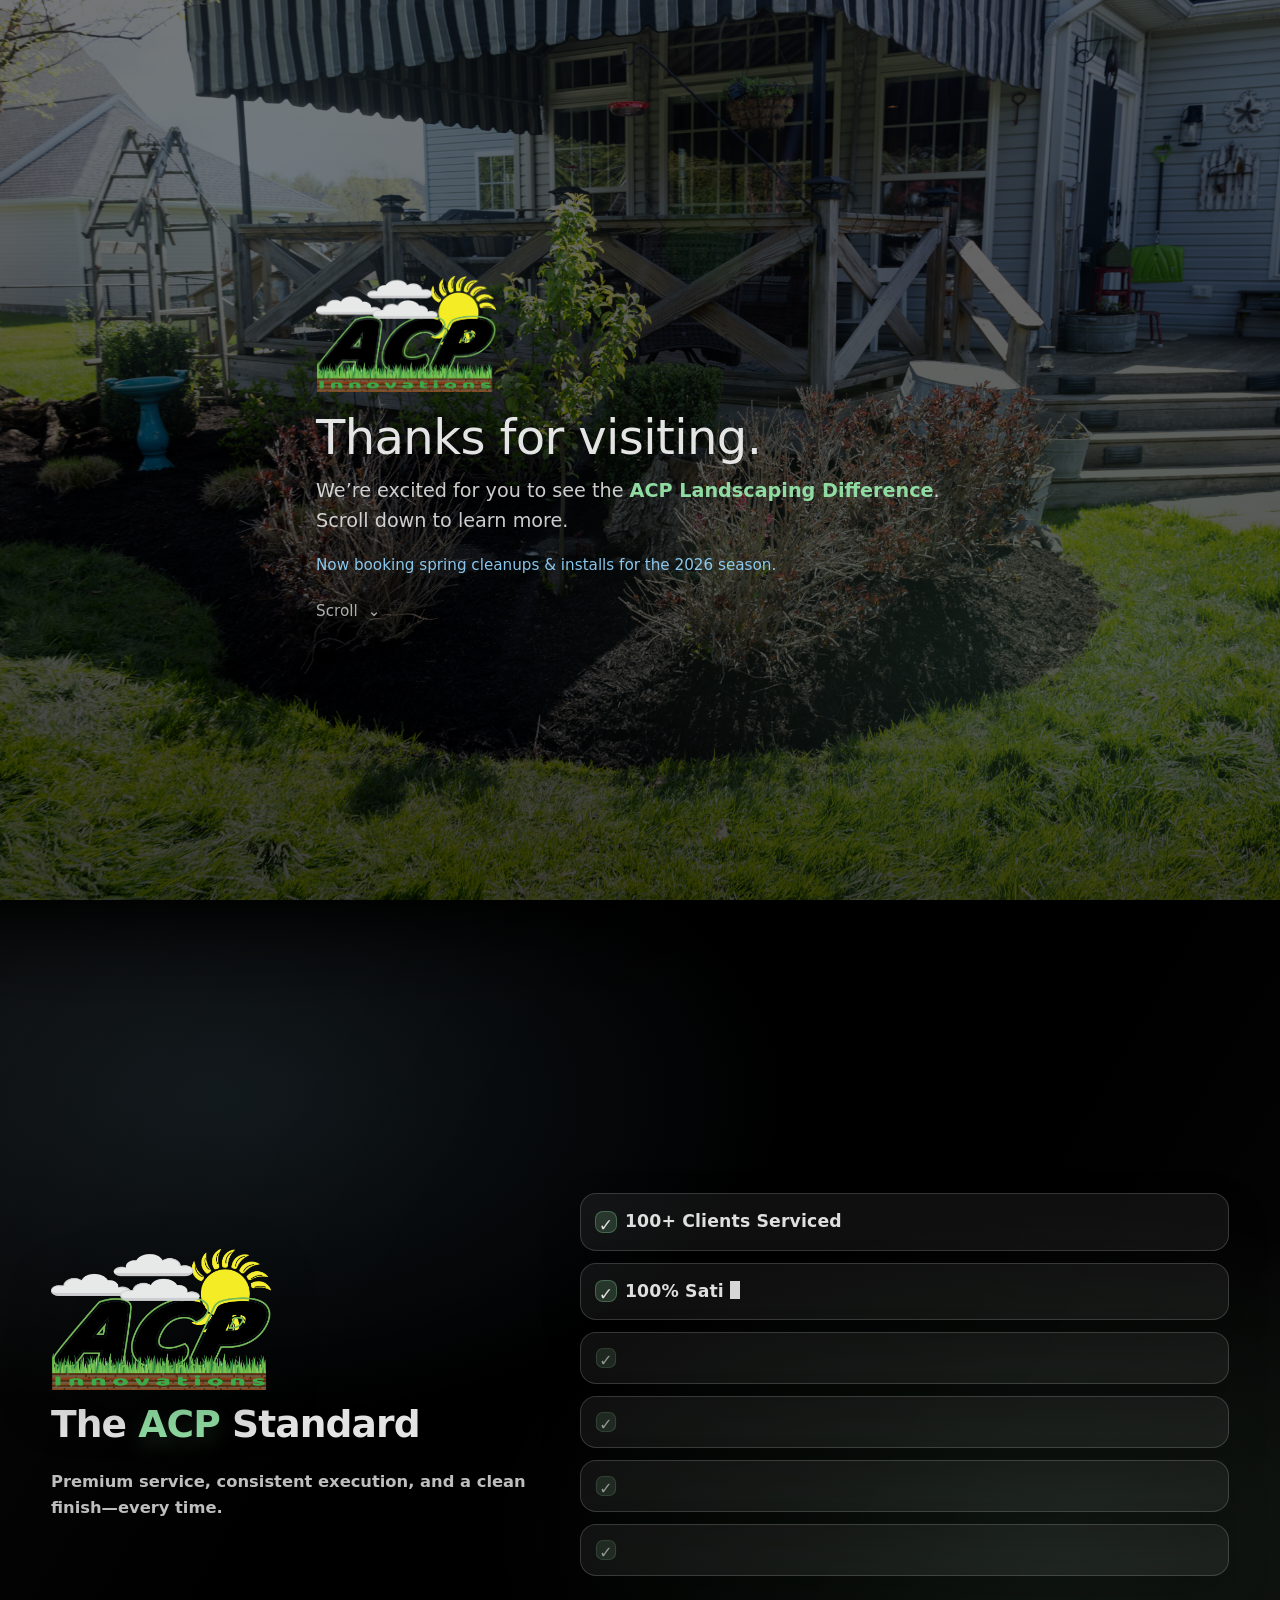
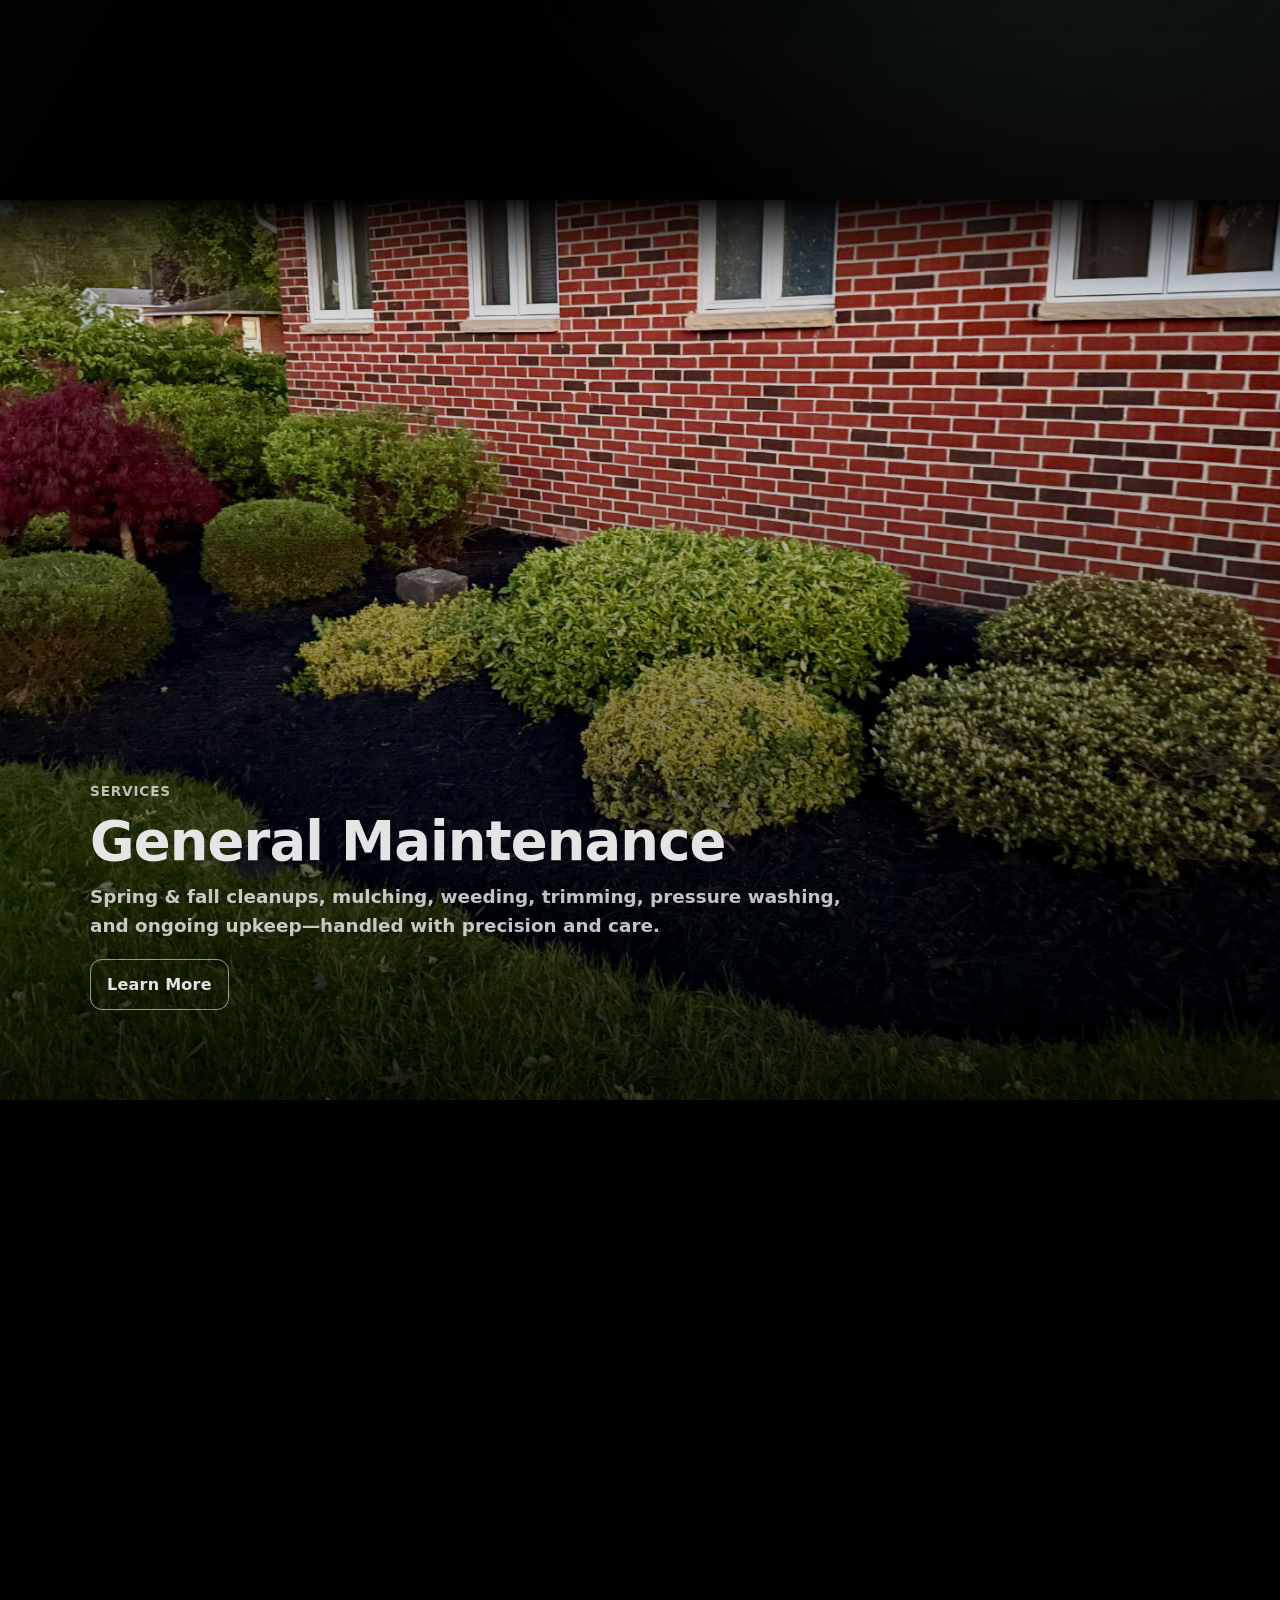
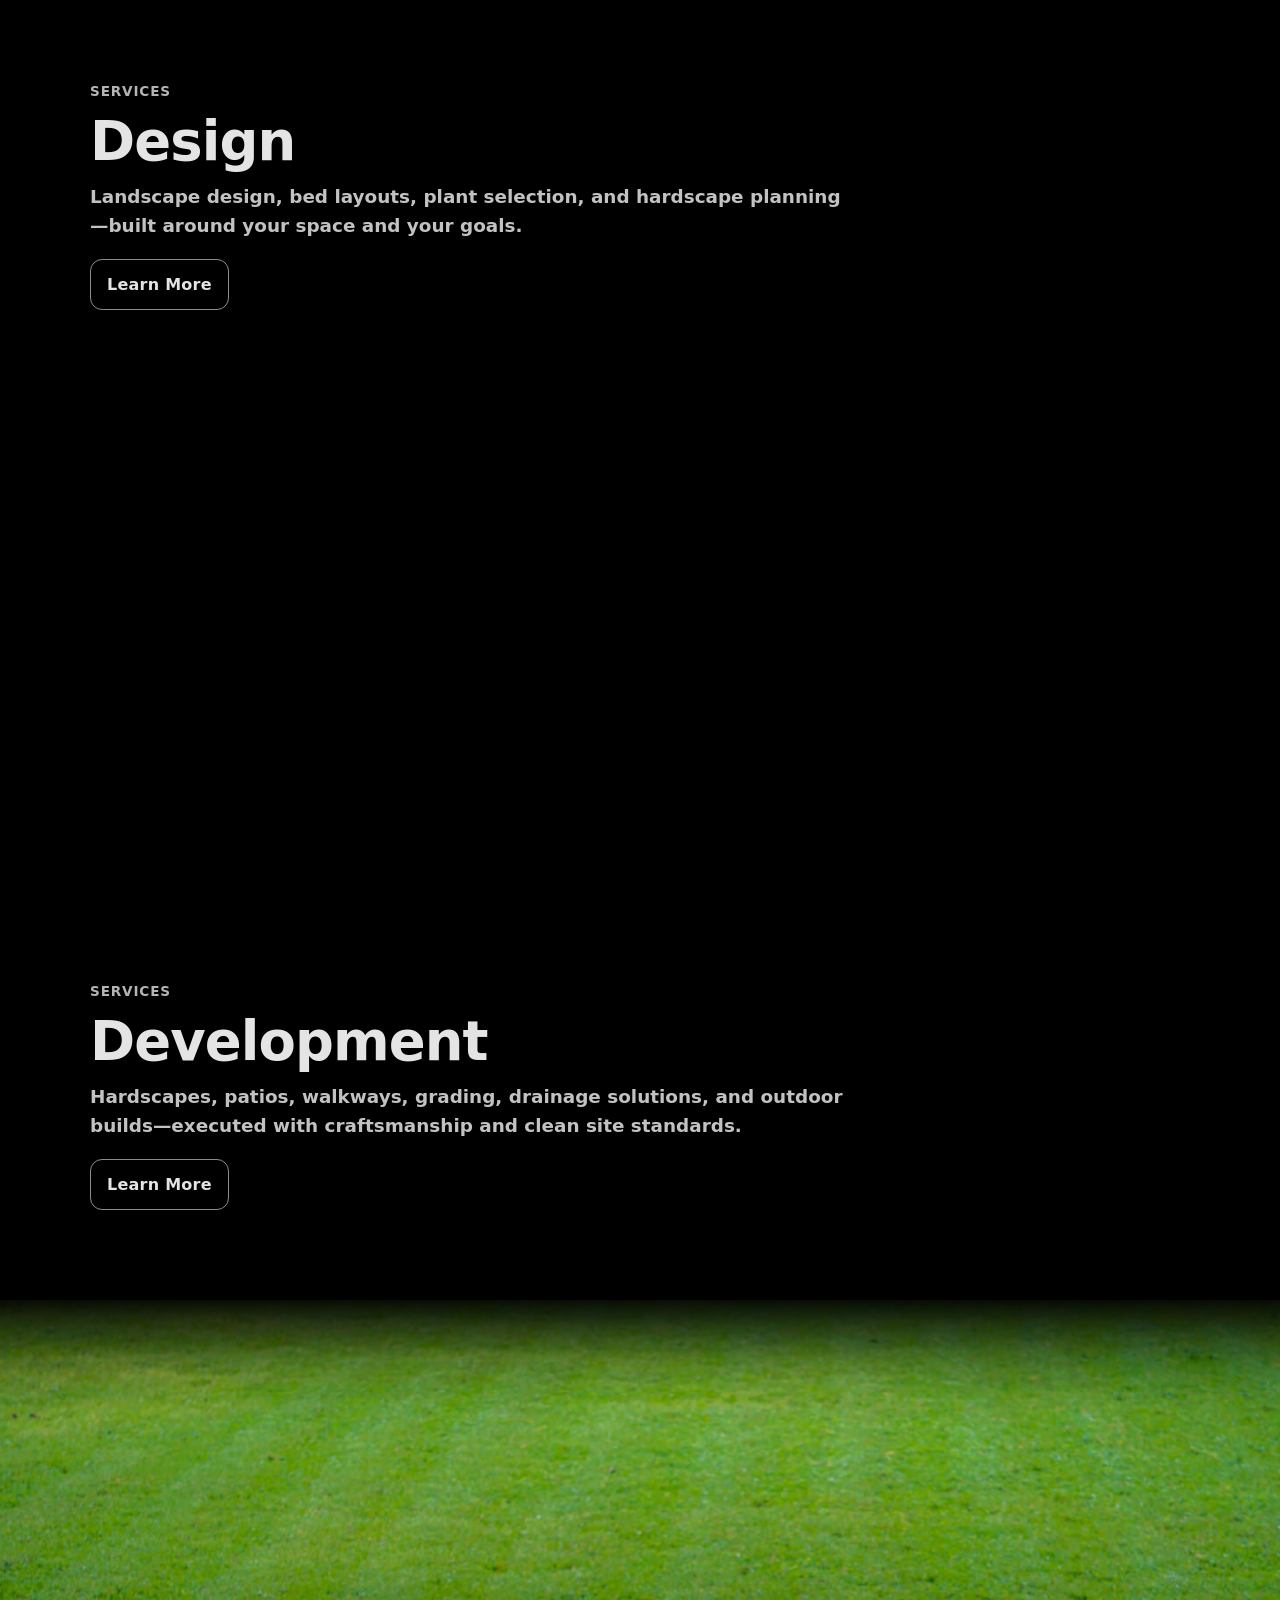
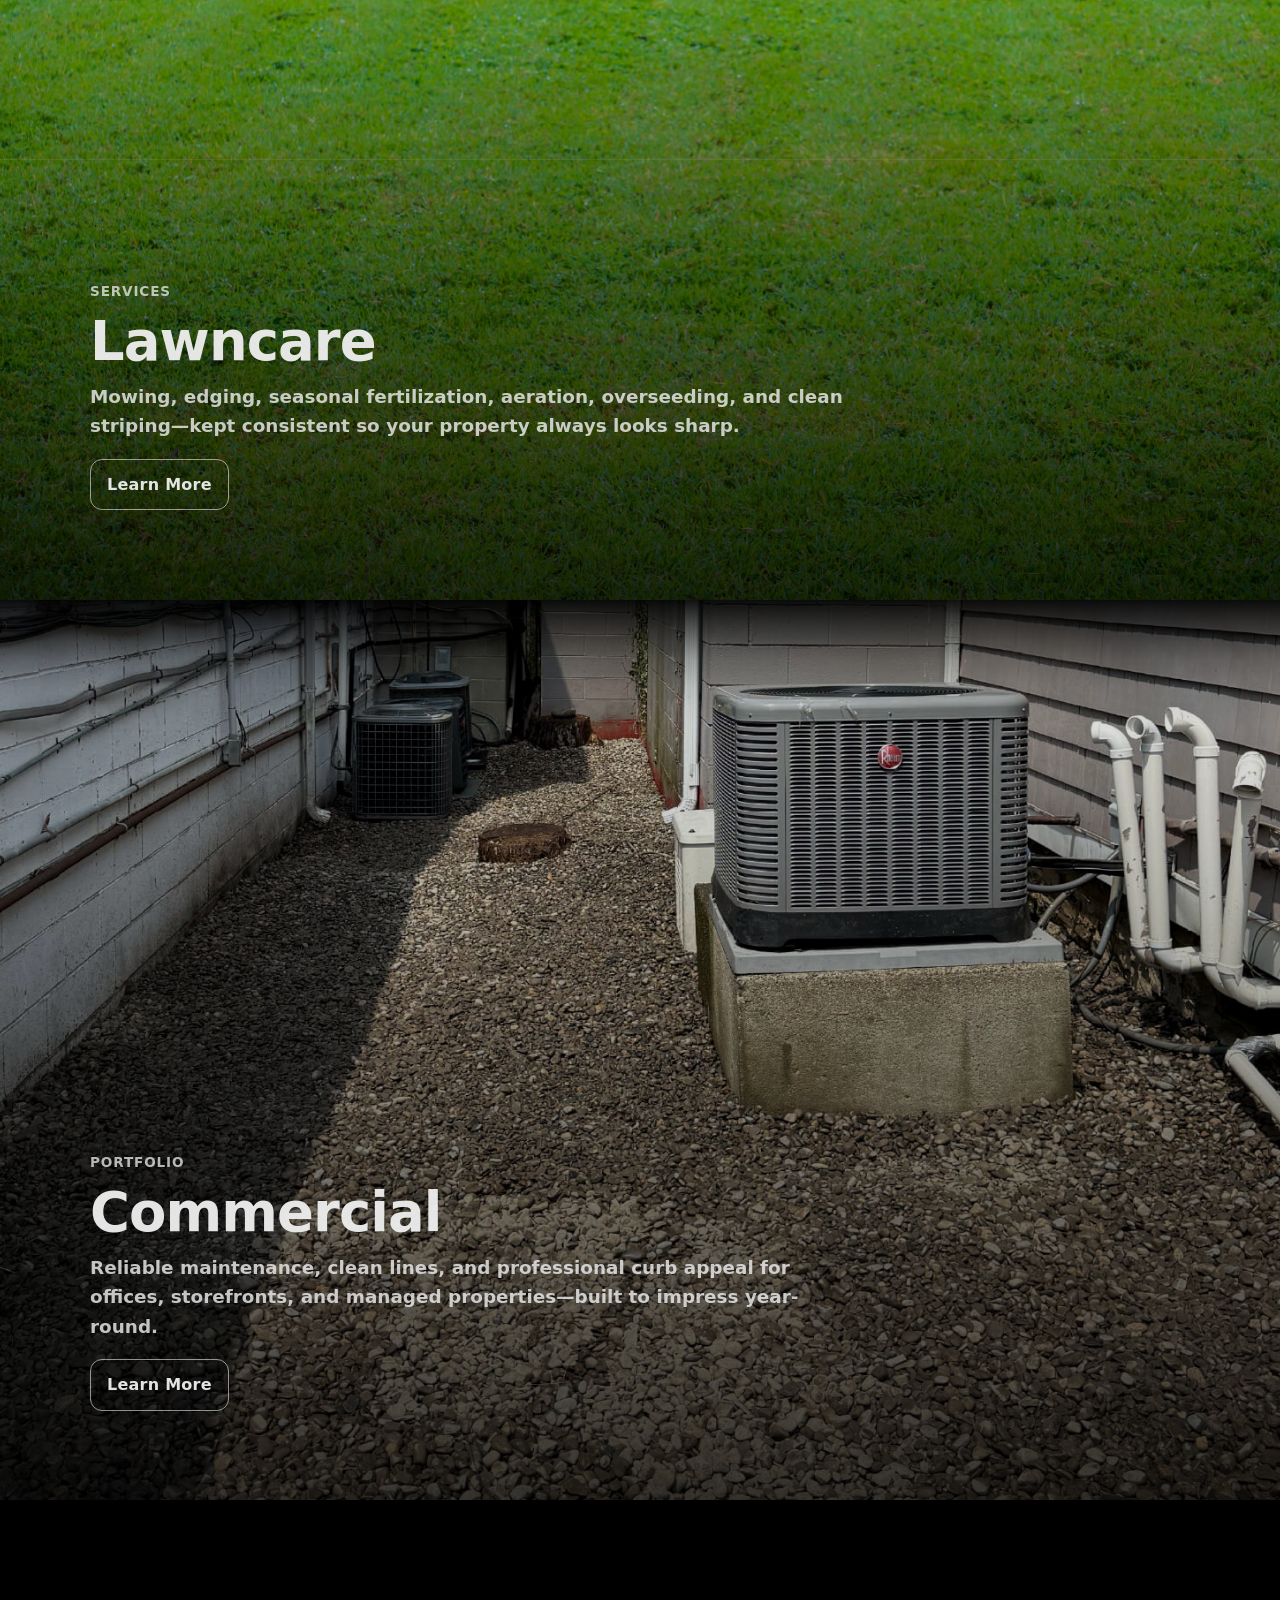
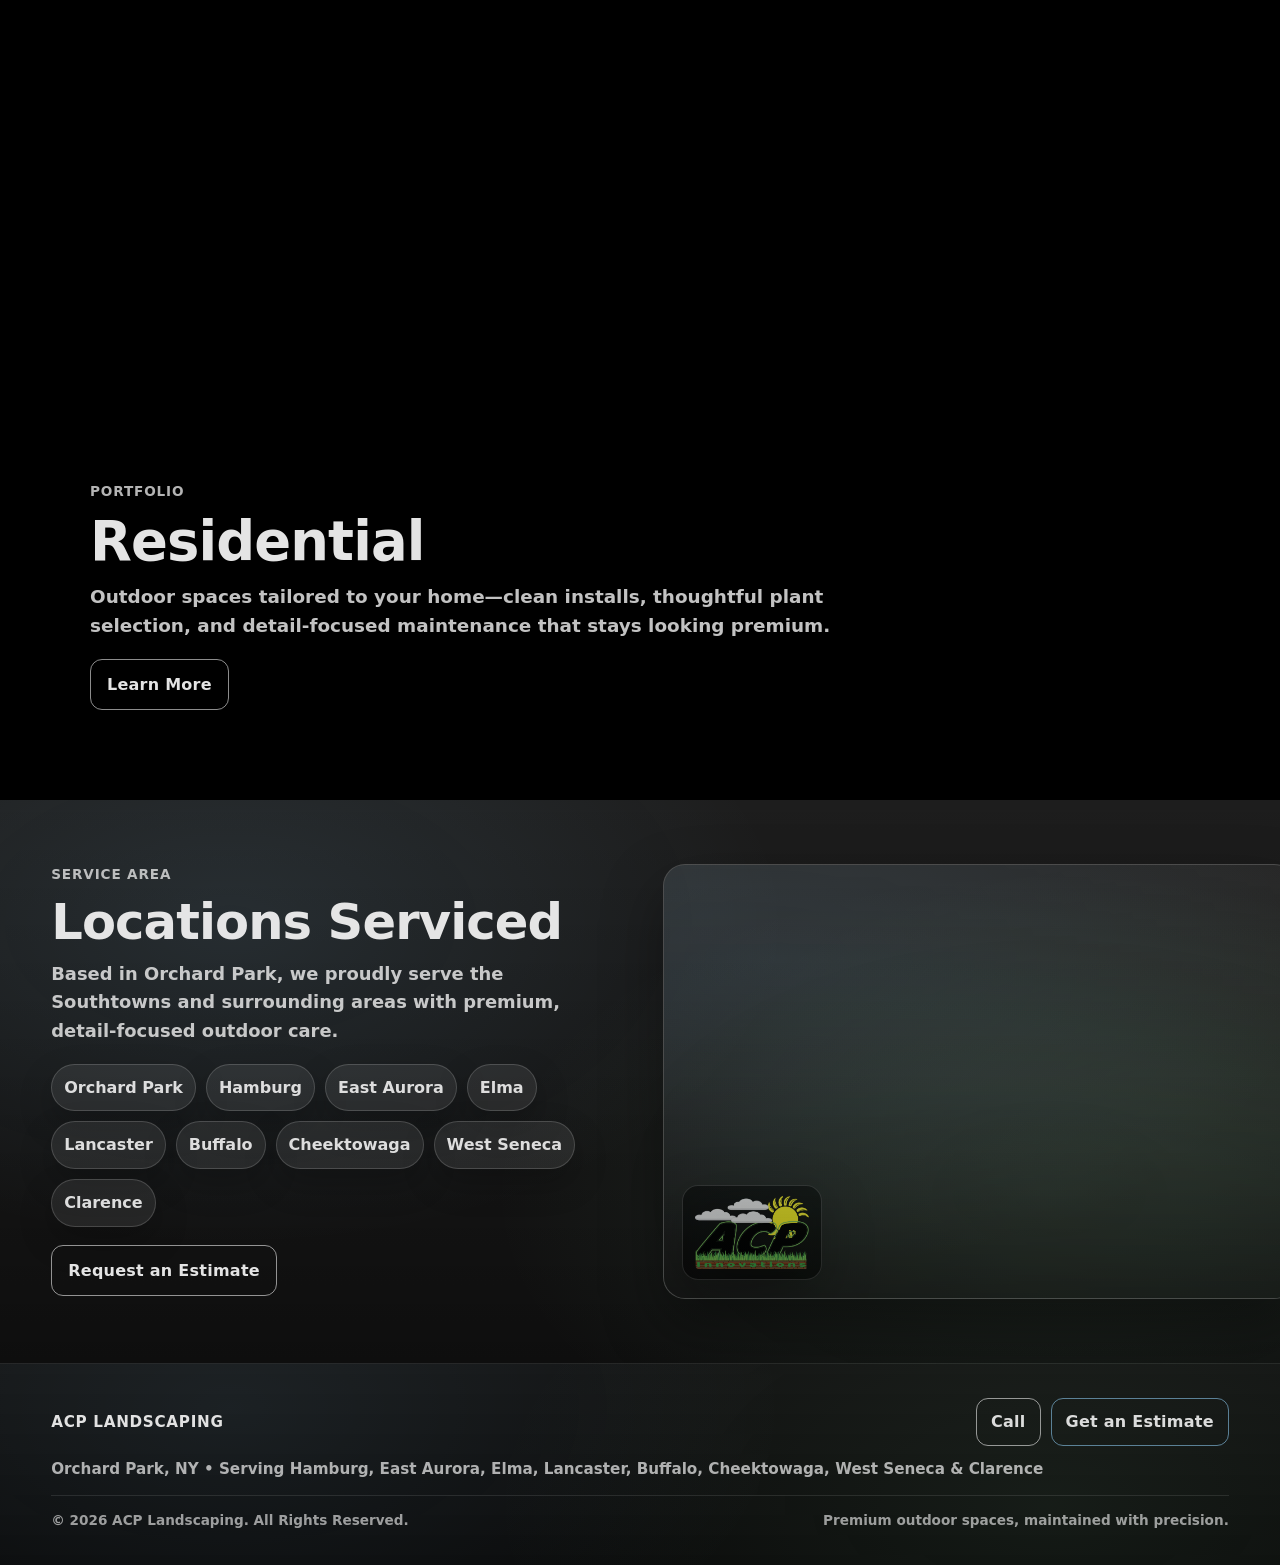
==== commit 52232b0f: "Add files via upload" ====
--- a/index.html
+++ b/index.html
@@ -1,7 +1,9 @@
-<!DOCTYPE html>
+<!doctype html>
 <html lang="en">
   <head>
-    <link rel="stylesheet" href="css/style.css" />
+    <link rel="stylesheet" href="css/base.css" />
+    <link rel="stylesheet" href="css/components.css" />
+    <link rel="stylesheet" href="css/pages.css" />
     <meta charset="UTF-8" />
     <meta name="viewport" content="width=device-width, initial-scale=1.0" />
     <title>ACP Landscaping</title>
@@ -70,10 +72,10 @@
           <!-- Desktop Nav -->
           <nav class="site-header__nav" aria-label="Primary navigation">
             <a class="nav-btn" href="#home">Home</a>
-            <a class="nav-btn" href="#maintenance">General Maintenance</a>
-            <a class="nav-btn" href="#design">Design</a>
-            <a class="nav-btn" href="#development">Development</a>
-            <a class="nav-btn" href="#lawncare">Lawncare</a>
+            <a class="nav-btn" href="maintenance.html">General Maintenance</a>
+            <a class="nav-btn" href="design.html">Design</a>
+            <a class="nav-btn" href="development.html">Development</a>
+            <a class="nav-btn" href="lawncare.html">Lawncare</a>
             <a class="nav-btn" href="#commercial">Commercial Portfolio</a>
             <a class="nav-btn" href="#residential">Residential Portfolio</a>
             <a class="nav-btn" href="#about">Who we Are</a>
@@ -104,10 +106,10 @@
         <!-- Mobile dropdown menu -->
         <div class="mobile-menu" id="mobileMenu" hidden>
           <a class="mobile-link" href="#home">Home</a>
-          <a class="mobile-link" href="#maintenance">General Maintenance</a>
-          <a class="mobile-link" href="#design">Design</a>
-          <a class="mobile-link" href="#development">Development</a>
-          <a class="mobile-link" href="#lawncare">Lawncare</a>
+          <a class="mobile-link" href="maintenance.html">General Maintenance</a>
+          <a class="mobile-link" href="design.html">Design</a>
+          <a class="mobile-link" href="development.html">Development</a>
+          <a class="mobile-link" href="lawncare.html">Lawncare</a>
           <a class="mobile-link" href="#commercial">Commercial Portfolio</a>
           <a class="mobile-link" href="#residential">Residential Portfolio</a>
           <a class="mobile-link" href="#about">Who we Are</a>
@@ -158,7 +160,7 @@
           <!-- Promo / Estimate box -->
           <a
             class="estimate-box"
-            href="estimate.html"
+            href="https://docs.google.com/forms/d/e/1FAIpQLSeWHkyaBjf67iJMnTYg1LXNxVSujMJuMKG33KsOszgYHfAJeA/viewform?usp=sharing&ouid=108845687750135659119"
             aria-label="Get an Estimate"
           >
             <div class="estimate-box__left">
@@ -174,7 +176,6 @@
           </a>
         </div>
       </section>
-
       <!-- =========================================================
   TAKEOVER STACK (CSS-native)
   - Native page scroll (no JS transform driver)
@@ -525,7 +526,7 @@
             <!-- Optional CTA slot (keep or delete) -->
             <a
               class="locations__cta"
-              href="estimate.html"
+              href="https://docs.google.com/forms/d/e/1FAIpQLSeWHkyaBjf67iJMnTYg1LXNxVSujMJuMKG33KsOszgYHfAJeA/viewform?usp=sharing&ouid=108845687750135659119"
               aria-label="Request an estimate"
             >
               Request an Estimate
@@ -580,7 +581,7 @@
               </a>
               <a
                 class="footer-btn footer-btn--primary"
-                href="estimate.html"
+                href="https://docs.google.com/forms/d/e/1FAIpQLSeWHkyaBjf67iJMnTYg1LXNxVSujMJuMKG33KsOszgYHfAJeA/viewform?usp=sharing&ouid=108845687750135659119"
                 aria-label="Request an estimate"
               >
                 Get an Estimate
--- a/css/base.css
+++ b/css/base.css
@@ -0,0 +1,83 @@
+/* =====================================================================
+   base.css — ACP Landscaping
+   Purpose:
+   - Foundation styles only (no page sections/components)
+   - Safe to share across every page
+   Contents:
+   1) Reset + box sizing
+   2) Design tokens (:root)
+   3) Document defaults (html/body)
+   4) Accessibility: reduced motion
+   5) Global utilities & safe defaults
+===================================================================== */
+
+/* =========================================================
+   1) Reset + Box Sizing
+========================================================= */
+*,
+*::before,
+*::after {
+  box-sizing: border-box;
+  margin: 0;
+  padding: 0;
+}
+
+/* =========================================================
+   2) Design Tokens
+========================================================= */
+:root {
+  --dark-green: #8FDBA2;
+  --mint-green: #407D4B;
+  --white: #EDEDED;
+  --sky-blue: #94D6FF;
+  --black: #262626;
+
+  --bg: var(--white);
+  --text: var(--black);
+}
+
+/* =========================================================
+   3) Document Defaults
+========================================================= */
+html {
+  scroll-behavior: smooth;
+}
+
+body {
+  background: var(--bg);
+  color: var(--text);
+  font-family: system-ui, -apple-system, BlinkMacSystemFont, "Segoe UI", sans-serif;
+  line-height: 1.6;
+}
+
+/* =========================================================
+   4) Accessibility: Reduced Motion
+   - Keep this global so every page benefits
+========================================================= */
+@media (prefers-reduced-motion: reduce) {
+  html {
+    scroll-behavior: auto;
+  }
+}
+
+/* =========================================================
+   5) Global Utilities & Safe Defaults
+========================================================= */
+
+/* Ensure [hidden] always wins across all pages */
+[hidden] {
+  display: none !important;
+}
+
+/* Main wrapper baseline (safe global) */
+.site {
+  position: relative;
+  z-index: 1;
+}
+
+/* Generic section container helper (if used elsewhere) */
+.section {
+  max-width: 1100px;
+  margin: 0 auto;
+  padding: clamp(28px, 6vw, 72px) clamp(16px, 5vw, 64px);
+}
--- a/css/components.css
+++ b/css/components.css
@@ -0,0 +1,426 @@
+/* =====================================================================
+   components.css — ACP Landscaping
+   Purpose:
+   - Reusable UI components shared across pages
+   - No page-specific layout/sections (hero/takeover/etc.)
+   Contents:
+   1) Header (glass bar) + layout
+   2) Navigation buttons (desktop + mobile)
+   3) Contact button
+   4) Burger button (mobile)
+   5) Footer + footer buttons
+===================================================================== */
+
+/* =========================================================
+   1) HEADER (Monarch-inspired glass bar)
+========================================================= */
+.site-header {
+  position: fixed;
+  top: 0;
+  left: 0;
+  width: 100%;
+  z-index: 1000;
+
+  background: rgba(0, 0, 0, 0.62);
+  backdrop-filter: blur(10px);
+  -webkit-backdrop-filter: blur(10px);
+
+  border-bottom: 1px solid rgba(255, 255, 255, 0.12);
+}
+
+/* Header darkens when scrolled (JS toggles .is-scrolled) */
+.site-header.is-scrolled {
+  background: rgba(0, 0, 0, 0.78);
+  border-bottom-color: rgba(255, 255, 255, 0.18);
+}
+
+/* Scroll state compacts header */
+.site-header__inner {
+  max-width: 1400px;
+  margin: 0 auto;
+  padding: 12px clamp(14px, 2vw, 26px);
+
+  display: flex;
+  align-items: center;
+  gap: 12px;
+}
+
+.site-header.is-scrolled .site-header__inner {
+  padding-top: 9px;
+  padding-bottom: 9px;
+}
+
+/* Logo */
+.site-header__logo {
+  flex: 0 0 auto;
+  text-decoration: none;
+  color: var(--white);
+
+  font-weight: 750;
+  letter-spacing: 0.7px;
+  text-transform: uppercase;
+  font-size: 0.95rem;
+  line-height: 1;
+  white-space: nowrap;
+}
+
+/* Nav: uses remaining space, never pushes CTA off screen */
+.site-header__nav {
+  flex: 1 1 auto;
+  min-width: 0; /* CRITICAL: allows overflow to behave correctly */
+
+  display: none; /* hidden on mobile */
+  justify-content: center;
+  gap: 10px;
+
+  overflow-x: auto;
+  white-space: nowrap;
+  scrollbar-width: none;
+
+  padding: 2px 16px;
+}
+
+.site-header__nav::-webkit-scrollbar {
+  display: none;
+}
+
+/* Actions (Contact + Burger): locked right */
+.site-header__actions {
+  flex: 0 0 auto;
+  margin-left: auto;
+
+  display: inline-flex;
+  align-items: center;
+  gap: 10px;
+}
+
+/* Desktop breakpoint */
+@media (min-width: 980px) {
+  .site-header__nav {
+    display: flex;
+  }
+
+  .burger {
+    display: none;
+  }
+}
+
+/* =========================================================
+   2) NAV BUTTONS (Desktop)
+========================================================= */
+.nav-btn {
+  text-decoration: none;
+  color: var(--white);
+
+  border: 1px solid rgba(255, 255, 255, 0.70);
+  padding: 9px 12px;
+  border-radius: 10px;
+
+  font-weight: 650;
+  font-size: 0.9rem;
+  line-height: 1;
+  white-space: nowrap;
+
+  transition: color 140ms ease, border-color 140ms ease;
+}
+
+.nav-btn:hover {
+  color: var(--mint-green);
+  border-color: var(--mint-green);
+}
+
+/* Click / active indicator (optional class) */
+.nav-btn.is-active {
+  color: var(--white);
+  border-color: rgba(255, 255, 255, 0.85);
+  position: relative;
+}
+
+.nav-btn.is-active::after {
+  content: "";
+  position: absolute;
+  left: 10px;
+  right: 10px;
+  bottom: -6px;
+  height: 2px;
+  background: var(--mint-green);
+  border-radius: 999px;
+}
+
+/* =========================================================
+   3) CONTACT BUTTON (Header CTA)
+========================================================= */
+.contact-btn {
+  position: relative;
+  overflow: hidden;
+  flex: 0 0 auto;
+
+  text-decoration: none;
+  color: var(--white);
+
+  border: 1px solid rgba(255, 255, 255, 0.85);
+  padding: 9px 16px;
+  border-radius: 12px;
+
+  font-weight: 650;
+  font-size: 0.95rem;
+  letter-spacing: 0.4px;
+  white-space: nowrap;
+
+  background: transparent;
+  isolation: isolate;
+
+  transition: color 220ms ease, border-color 220ms ease;
+}
+
+.contact-btn::before {
+  content: "";
+  position: absolute;
+  inset: 0;
+
+  background: linear-gradient(
+    120deg,
+    transparent 0%,
+    rgba(64, 125, 75, 0.35) 40%,
+    rgba(64, 125, 75, 0.55) 60%,
+    transparent 100%
+  );
+
+  transform: translateX(-110%);
+  transition: transform 420ms cubic-bezier(0.22, 1, 0.36, 1);
+
+  z-index: -1;
+}
+
+.contact-btn:hover {
+  color: var(--mint-green);
+  border-color: var(--mint-green);
+}
+
+.contact-btn:hover::before {
+  transform: translateX(110%);
+}
+
+.contact-btn:active {
+  color: var(--mint-green);
+  border-color: var(--mint-green);
+}
+
+/* =========================================================
+   4) BURGER BUTTON (Mobile)
+========================================================= */
+.burger {
+  width: 44px;
+  height: 44px;
+  border-radius: 10px;
+  border: 1px solid rgba(255, 255, 255, 0.30);
+  background: transparent;
+  cursor: pointer;
+
+  display: grid;
+  place-content: center;
+  gap: 5px;
+}
+
+.burger span {
+  width: 18px;
+  height: 2px;
+  background: rgba(255, 255, 255, 0.92);
+  border-radius: 999px;
+
+  transition: transform 180ms ease, opacity 180ms ease, background 180ms ease;
+}
+
+/* Burger -> X (JS toggles .is-open) */
+.burger.is-open span:nth-child(1) {
+  transform: translateY(7px) rotate(45deg);
+}
+
+.burger.is-open span:nth-child(2) {
+  opacity: 0;
+}
+
+.burger.is-open span:nth-child(3) {
+  transform: translateY(-7px) rotate(-45deg);
+}
+
+/* =========================================================
+   5) MOBILE DROPDOWN MENU
+========================================================= */
+.mobile-menu {
+  max-width: 1200px;
+  margin: 0 auto;
+  padding: 10px clamp(14px, 3vw, 28px) 14px;
+
+  display: grid;
+  gap: 10px;
+
+  transform-origin: top;
+  transform: translateY(-10px);
+  opacity: 0;
+
+  transition: transform 220ms ease, opacity 220ms ease;
+}
+
+.mobile-menu.is-open {
+  transform: translateY(0);
+  opacity: 1;
+}
+
+/* Animate UP when closing (JS toggles .is-closing) */
+.mobile-menu.is-closing {
+  transform: translateY(-12px);
+  opacity: 0;
+}
+
+.mobile-link {
+  text-decoration: none;
+  color: var(--white);
+
+  border: 1px solid rgba(255, 255, 255, 0.70);
+  padding: 11px 12px;
+  border-radius: 12px;
+
+  font-weight: 650;
+  transition: color 140ms ease, border-color 140ms ease;
+}
+
+/* Mint green on press / tap */
+.mobile-link:active,
+.mobile-link.is-pressed {
+  color: var(--mint-green);
+  border-color: var(--mint-green);
+}
+
+/* Ensure [hidden] wins for mobile menu */
+.mobile-menu[hidden] {
+  display: none !important;
+}
+
+/* =========================================================
+   6) FOOTER (Global)
+========================================================= */
+.site-footer {
+  position: relative;
+  overflow: hidden;
+
+  background:
+    radial-gradient(900px 520px at 18% 22%, rgba(148, 214, 255, 0.08), transparent 62%),
+    radial-gradient(900px 520px at 82% 70%, rgba(143, 219, 162, 0.08), transparent 62%),
+    linear-gradient(180deg, rgba(0, 0, 0, 0.92), rgba(0, 0, 0, 0.96));
+
+  color: var(--white);
+  border-top: 1px solid rgba(255, 255, 255, 0.10);
+}
+
+.site-footer__inner {
+  width: min(1200px, 92vw);
+  margin: 0 auto;
+  padding: clamp(22px, 3vw, 34px) 0;
+}
+
+.site-footer__top {
+  display: flex;
+  align-items: center;
+  justify-content: space-between;
+  gap: 14px;
+  flex-wrap: wrap;
+  margin-bottom: 12px;
+}
+
+.site-footer__brand {
+  text-decoration: none;
+  color: rgba(237, 237, 237, 0.95);
+
+  font-weight: 850;
+  letter-spacing: 0.7px;
+  text-transform: uppercase;
+  font-size: 0.95rem;
+  white-space: nowrap;
+}
+
+.site-footer__actions {
+  display: inline-flex;
+  gap: 10px;
+  align-items: center;
+}
+
+.footer-btn {
+  text-decoration: none;
+  color: rgba(237, 237, 237, 0.92);
+
+  border: 1px solid rgba(255, 255, 255, 0.55);
+  background: transparent;
+
+  padding: 10px 14px;
+  border-radius: 12px;
+
+  font-weight: 800;
+  letter-spacing: 0.25px;
+  white-space: nowrap;
+
+  transition:
+    transform 220ms cubic-bezier(0.22, 1, 0.36, 1),
+    border-color 220ms ease,
+    color 220ms ease;
+}
+
+.footer-btn:hover {
+  transform: translateY(-2px);
+  border-color: rgba(143, 219, 162, 0.70);
+  color: var(--white);
+}
+
+.footer-btn:active {
+  transform: translateY(-1px);
+}
+
+/* Primary CTA styling */
+.footer-btn--primary {
+  border-color: rgba(148, 214, 255, 0.55);
+}
+
+.footer-btn--primary:hover {
+  border-color: rgba(148, 214, 255, 0.85);
+}
+
+.site-footer__meta {
+  margin: 0;
+  color: rgba(237, 237, 237, 0.72);
+  font-weight: 600;
+  font-size: 0.95rem;
+  line-height: 1.5;
+}
+
+.site-footer__bottom {
+  margin-top: 14px;
+  padding-top: 14px;
+
+  border-top: 1px solid rgba(255, 255, 255, 0.10);
+
+  display: flex;
+  align-items: center;
+  justify-content: space-between;
+  gap: 10px;
+  flex-wrap: wrap;
+}
+
+.site-footer__copyright,
+.site-footer__note {
+  color: rgba(237, 237, 237, 0.64);
+  font-weight: 600;
+  font-size: 0.85rem;
+}
+
+/* Mobile: clean stacked buttons */
+@media (max-width: 520px) {
+  .site-footer__actions {
+    width: 100%;
+  }
+
+  .footer-btn {
+    width: 100%;
+    justify-content: center;
+    text-align: center;
+  }
+}
--- a/css/pages.css
+++ b/css/pages.css
@@ -0,0 +1,1153 @@
+/* =====================================================================
+   pages.css — ACP Landscaping
+   Purpose:
+   - Page-specific styling (homepage + subpages)
+   - Keeps components.css clean and reusable
+   Contents (Homepage):
+   1) Intro Overlay Greeting
+   2) Hero
+   3) Checklist panel (within takeover)
+   4) Service panels (within takeover)
+   5) Takeover sticky stack + seam continuity + scroll weight
+   6) Locations section (post-takeover)
+===================================================================== */
+
+/* =========================================================
+   1) INTRO OVERLAY GREETING
+========================================================= */
+.intro-overlay {
+  position: fixed;
+  inset: 0;
+  height: 100svh; /* exactly one screen on mobile */
+  width: 100%;
+  z-index: 9999;
+  will-change: transform, opacity;
+
+  /* scroll-dismiss animation target */
+  transform: translateY(var(--introY, 0px));
+  opacity: var(--introOpacity, 1);
+  transition: opacity 160ms linear;
+
+  overflow: hidden;
+  background: #0f0f0f; /* fallback if no bg image */
+}
+
+.intro-overlay__bg {
+  position: absolute;
+  inset: 0;
+  width: 100%;
+  height: 100%;
+  object-fit: cover;
+  transform: scale(1.02);
+}
+
+.intro-overlay__tint {
+  position: absolute;
+  inset: 0;
+  background:
+    radial-gradient(800px 500px at 20% 20%, rgba(148,214,255,0.14), transparent 55%),
+    radial-gradient(900px 600px at 80% 70%, rgba(143,219,162,0.12), transparent 60%),
+    linear-gradient(180deg, rgba(0,0,0,0.55), rgba(0,0,0,0.75));
+}
+
+.intro-overlay__content {
+  position: relative;
+  height: 100%;
+  width: min(720px, 92vw);
+  margin: 0 auto;
+  padding: clamp(18px, 4vw, 36px);
+
+  display: flex;
+  flex-direction: column;
+  justify-content: center;
+  gap: 12px;
+
+  color: rgba(237, 237, 237, 0.92);
+}
+
+.intro-overlay__logo {
+  width: clamp(120px, 28vw, 180px);
+  height: auto;
+  margin-bottom: 8px;
+}
+
+.intro-overlay__logo-text {
+  font-weight: 700;
+  letter-spacing: 0.8px;
+  text-transform: uppercase;
+  font-size: 1rem;
+  color: rgba(237, 237, 237, 0.85);
+}
+
+.intro-overlay__headline {
+  font-size: clamp(1.8rem, 5vw, 3rem);
+  letter-spacing: -0.6px;
+  line-height: 1.08;
+  color: rgba(237, 237, 237, 0.96);
+}
+
+.intro-overlay__message {
+  font-size: clamp(1.05rem, 2.3vw, 1.2rem);
+  max-width: 54ch;
+  color: rgba(237, 237, 237, 0.86);
+}
+
+.accent {
+  color: var(--dark-green);
+  font-weight: 650;
+}
+
+.intro-overlay__promo {
+  margin-top: 4px;
+  color: rgba(148, 214, 255, 0.92);
+  font-size: 0.95rem;
+}
+
+.intro-overlay__hint {
+  margin-top: 10px;
+  display: inline-flex;
+  gap: 10px;
+  align-items: center;
+  color: rgba(237, 237, 237, 0.72);
+  font-size: 0.95rem;
+}
+
+.chev {
+  display: inline-block;
+  transform: translateY(0);
+  animation: nudge 1.2s ease-in-out infinite;
+}
+
+@keyframes nudge {
+  0%, 100% { transform: translateY(0); }
+  50% { transform: translateY(6px); }
+}
+
+/* Reduced motion: disable overlay hint nudge */
+@media (prefers-reduced-motion: reduce) {
+  .chev { animation: none; }
+}
+
+/* Mobile lighten: reduces paint cost */
+@media (max-width: 520px) {
+  .intro-overlay__bg {
+    transform: none;
+  }
+
+  .intro-overlay__tint {
+    background:
+      radial-gradient(700px 420px at 20% 20%, rgba(148,214,255,0.10), transparent 60%),
+      radial-gradient(750px 520px at 80% 75%, rgba(143,219,162,0.09), transparent 62%),
+      linear-gradient(180deg, rgba(0,0,0,0.48), rgba(0,0,0,0.70));
+  }
+
+  .intro-overlay__content {
+    width: min(640px, 92vw);
+    gap: 10px;
+  }
+
+  .intro-overlay__headline {
+    font-size: clamp(1.55rem, 6.2vw, 2.2rem);
+  }
+}
+
+/* =========================================================
+   2) HERO
+========================================================= */
+.hero {
+  position: relative;
+  min-height: 100svh;
+  overflow: hidden;
+
+  /* Keeps hero content from hiding behind fixed header */
+  padding-top: 88px;
+
+  display: grid;
+  align-items: end;
+}
+
+.hero__media {
+  position: absolute;
+  inset: 0;
+}
+
+.hero__img {
+  width: 100%;
+  height: 100%;
+  object-fit: cover;
+  transform: scale(1.02);
+}
+
+.hero__overlay {
+  position: absolute;
+  inset: 0;
+  background:
+    radial-gradient(900px 520px at 18% 22%, rgba(148, 214, 255, 0.16), transparent 62%),
+    radial-gradient(900px 520px at 82% 70%, rgba(143, 219, 162, 0.12), transparent 62%),
+    linear-gradient(0deg, rgba(0,0,0,0.5), rgba(0,0,0,0.58), transparent 72%);
+}
+
+.hero__inner {
+  position: relative;
+  z-index: 1;
+  width: min(1100px, 92vw);
+  margin: 0 auto;
+
+  padding: clamp(22px, 5vw, 72px) 0 clamp(28px, 6vw, 88px);
+  color: var(--white);
+}
+
+.hero__logo {
+  width: clamp(140px, 28vw, 240px);
+  max-height: 84px;
+  height: auto;
+  display: block;
+
+  margin-bottom: clamp(22px, 5vw, 36px);
+
+  object-fit: contain;
+  object-position: left center;
+
+  filter: drop-shadow(0 10px 22px rgba(0, 0, 0, 0.35));
+}
+
+.hero__eyebrow {
+  font-size: 0.88rem;
+  letter-spacing: 0.7px;
+  text-transform: uppercase;
+  font-weight: 700;
+  color: rgba(237, 237, 237, 0.82);
+}
+
+.hero__headline {
+  font-size: clamp(2.1rem, 6.2vw, 4.0rem);
+  line-height: 1.05;
+  letter-spacing: -0.8px;
+  color: rgba(237,237,237,0.96);
+  margin-bottom: 18px;
+  max-width: 18ch;
+}
+
+/* ===========================
+   "Get an Estimate" Promo Box
+=========================== */
+.estimate-box {
+  position: relative;
+  display: flex;
+  align-items: center;
+  justify-content: space-between;
+  gap: 14px;
+
+  width: min(560px, 100%);
+  text-decoration: none;
+
+  padding: 14px 16px;
+  border-radius: 14px;
+
+  background: rgba(0,0,0,0.34);
+  border: 1px solid rgba(255,255,255,0.55);
+
+  color: rgba(237,237,237,0.92);
+
+  transform: translateY(0);
+  transition:
+    transform 240ms cubic-bezier(0.22, 1, 0.36, 1),
+    border-color 240ms ease,
+    color 240ms ease;
+
+  overflow: hidden;
+  isolation: isolate;
+}
+
+.estimate-box::before {
+  content: "";
+  position: absolute;
+  inset: -2px;
+  background: linear-gradient(
+    110deg,
+    transparent 0%,
+    rgba(64,125,75,0.24) 40%,
+    rgba(64,125,75,0.42) 55%,
+    transparent 100%
+  );
+  transform: translateX(-120%);
+  transition: transform 520ms cubic-bezier(0.22, 1, 0.36, 1);
+  z-index: -1;
+}
+
+.estimate-box__title {
+  display: block;
+  font-weight: 800;
+  letter-spacing: 0.2px;
+  font-size: 1.05rem;
+}
+
+.estimate-box__sub {
+  display: block;
+  margin-top: 3px;
+  font-weight: 600;
+  font-size: 0.92rem;
+  color: rgba(237,237,237,0.78);
+}
+
+.estimate-box__right {
+  flex: 0 0 auto;
+  width: 44px;
+  height: 44px;
+  border-radius: 12px;
+
+  display: grid;
+  place-items: center;
+
+  border: 1px solid rgba(255,255,255,0.40);
+  background: rgba(255,255,255,0.06);
+}
+
+.estimate-box__arrow {
+  font-size: 1.1rem;
+  color: rgba(237,237,237,0.90);
+  transform: translateX(0);
+  transition: transform 240ms cubic-bezier(0.22, 1, 0.36, 1);
+}
+
+.estimate-box:hover {
+  border-color: var(--mint-green);
+  color: var(--white);
+  transform: translateY(-2px);
+}
+
+.estimate-box:hover::before {
+  transform: translateX(120%);
+}
+
+.estimate-box:hover .estimate-box__arrow {
+  transform: translateX(3px);
+}
+
+.estimate-box:active {
+  border-color: var(--mint-green);
+  transform: translateY(-1px);
+}
+
+.estimate-box:focus-visible {
+  outline: 2px solid var(--sky-blue);
+  outline-offset: 3px;
+}
+
+/* Reduced motion: remove transitions */
+@media (prefers-reduced-motion: reduce) {
+  .estimate-box,
+  .estimate-box::before,
+  .estimate-box__arrow {
+    transition: none;
+  }
+}
+
+/* =========================================================
+   3) CHECKLIST SECTION (Premium Layout + Background)
+========================================================= */
+.checklist {
+  position: relative;
+  overflow: visible;
+  padding: clamp(56px, 8vw, 110px) 0;
+  color: var(--white);
+
+  background:
+    radial-gradient(900px 520px at 18% 22%, rgba(148, 214, 255, 0.10), transparent 62%),
+    radial-gradient(900px 520px at 82% 70%, rgba(143, 219, 162, 0.10), transparent 62%),
+    linear-gradient(180deg, rgba(0,0,0,0.86), rgba(0,0,0,0.92));
+}
+
+/* Hero → checklist transition fade */
+.checklist::after {
+  content: "";
+  position: absolute;
+  top: -120px;
+  left: 0;
+  right: 0;
+  height: 120px;
+  pointer-events: none;
+
+  background: linear-gradient(
+    to bottom,
+    rgba(0, 0, 0, 0) 0%,
+    rgba(0, 0, 0, 0.45) 40%,
+    rgba(0, 0, 0, 0.75) 70%,
+    rgba(0, 0, 0, 0.92) 100%
+  );
+}
+
+@media (min-width: 980px) {
+  .checklist::after {
+    top: -160px;
+    height: 160px;
+  }
+}
+
+/* Optional sheen layer */
+.checklist::before {
+  content: "";
+  position: absolute;
+  inset: 0;
+  pointer-events: none;
+
+  background: linear-gradient(
+    120deg,
+    rgba(255,255,255,0.06) 0%,
+    transparent 35%,
+    transparent 65%,
+    rgba(255,255,255,0.05) 100%
+  );
+  opacity: 0.55;
+}
+
+.checklist__inner {
+  position: relative;
+  z-index: 1;
+
+  width: min(1200px, 92vw);
+  margin: 0 auto;
+
+  display: grid;
+  gap: clamp(18px, 3vw, 36px);
+
+  grid-template-columns: 1fr;
+  align-items: start;
+  text-align: center;
+}
+
+@media (min-width: 980px) {
+  .checklist__inner {
+    grid-template-columns: 0.95fr 1.25fr;
+    text-align: left;
+    align-items: center;
+  }
+}
+
+.checklist__left {
+  display: grid;
+  justify-items: center;
+  gap: 10px;
+}
+
+@media (min-width: 980px) {
+  .checklist__left {
+    justify-items: start;
+  }
+}
+
+.checklist__logo {
+  width: clamp(140px, 18vw, 220px);
+  height: auto;
+
+  opacity: 0;
+  transform: translateY(10px);
+  transition: opacity 460ms ease, transform 460ms ease;
+
+  filter: drop-shadow(0 12px 26px rgba(0, 0, 0, 0.28));
+}
+
+.checklist__logo.is-visible {
+  opacity: 1;
+  transform: translateY(0);
+}
+
+.checklist__title {
+  font-size: clamp(1.55rem, 3.6vw, 2.35rem);
+  line-height: 1.08;
+  letter-spacing: -0.9px;
+  font-weight: 850;
+  color: rgba(237, 237, 237, 0.96);
+  margin-top: 4px;
+}
+
+.checklist__title-accent {
+  color: var(--dark-green);
+  text-shadow: 0 10px 22px rgba(143, 219, 162, 0.18);
+}
+
+/* Scroll-reactive title rule (JS drives --ruleScale) */
+.checklist__title::after {
+  content: "";
+  display: block;
+
+  width: 92px;
+  height: 2px;
+  margin: 12px auto 0;
+
+  background: rgba(143, 219, 162, 0.75);
+  border-radius: 999px;
+
+  transform: scaleX(calc(var(--ruleScale, 0) * 1.35));
+  transform-origin: center;
+  transition: transform 120ms linear;
+}
+
+@media (min-width: 980px) {
+  .checklist__title::after {
+    margin-left: 0;
+    margin-right: 0;
+    transform-origin: left;
+  }
+}
+
+.checklist__subhead {
+  max-width: 44ch;
+  font-size: 1.02rem;
+  font-weight: 600;
+  color: rgba(237, 237, 237, 0.80);
+}
+
+.checklist__right {
+  width: 100%;
+}
+
+.checklist__list {
+  list-style: none;
+  padding: 0;
+  margin: 0;
+
+  display: grid;
+  gap: 12px;
+  width: 100%;
+}
+
+.checklist__item {
+  position: relative;
+
+  padding: 14px 16px 14px 44px;
+  border-radius: 16px;
+
+  background: rgba(255, 255, 255, 0.06);
+  border: 1px solid rgba(255, 255, 255, 0.16);
+  backdrop-filter: blur(8px);
+  -webkit-backdrop-filter: blur(8px);
+
+  font-weight: 750;
+  font-size: clamp(1.0rem, 1.65vw, 1.08rem);
+  letter-spacing: 0.15px;
+
+  min-height: 52px;
+
+  color: rgba(237, 237, 237, 0.94);
+  box-shadow: 0 18px 40px rgba(0, 0, 0, 0.22);
+}
+
+.checklist__item::before {
+  content: "✓";
+  position: absolute;
+  left: 14px;
+  top: 50%;
+  transform: translateY(-50%);
+
+  width: 22px;
+  height: 22px;
+  border-radius: 8px;
+
+  display: grid;
+  place-items: center;
+
+  background: rgba(143, 219, 162, 0.18);
+  border: 1px solid rgba(143, 219, 162, 0.30);
+  color: rgba(237, 237, 237, 0.92);
+
+  font-weight: 900;
+
+  transform: translateY(-50%) scale(0.92);
+  opacity: 0.65;
+
+  transition:
+    transform 220ms cubic-bezier(0.22, 1, 0.36, 1),
+    opacity 220ms ease;
+}
+
+.checklist__item.is-armed::before {
+  transform: translateY(-50%) scale(1);
+  opacity: 1;
+}
+
+.checklist__item.is-typing::after {
+  content: "";
+  display: inline-block;
+
+  width: 10px;
+  height: 1.05em;
+  margin-left: 6px;
+  vertical-align: -0.12em;
+
+  background: rgba(237, 237, 237, 0.9);
+  animation: checklistCursor 720ms steps(1) infinite;
+}
+
+@keyframes checklistCursor {
+  0%, 49% { opacity: 1; }
+  50%, 100% { opacity: 0; }
+}
+
+@media (prefers-reduced-motion: reduce) {
+  .checklist__logo { transition: none; }
+  .checklist__item.is-typing::after { animation: none; }
+}
+
+/* =========================================================
+   4) SERVICE PANELS (within takeover)
+========================================================= */
+.service-panel {
+  position: relative;
+  min-height: 100svh;
+  overflow: hidden;
+  padding-top: 88px;
+  display: grid;
+  align-items: end;
+}
+
+.service-panel__media {
+  position: absolute;
+  inset: 0;
+}
+
+.service-panel__img {
+  width: 100%;
+  height: 100%;
+  object-fit: cover;
+
+  transform: translateY(0) scale(1.06);
+  will-change: transform;
+}
+
+.service-panel__overlay {
+  position: absolute;
+  inset: 0;
+  background: linear-gradient(
+    to top,
+    rgba(0, 0, 0, 0.78) 0%,
+    rgba(0, 0, 0, 0.52) 35%,
+    rgba(0, 0, 0, 0.22) 70%,
+    rgba(0, 0, 0, 0.06) 100%
+  );
+}
+
+.service-panel__inner {
+  position: relative;
+  z-index: 2;
+
+  width: min(1100px, 92vw);
+  margin: 0 auto;
+
+  padding: clamp(22px, 5vw, 72px) 0 clamp(34px, 7vw, 108px);
+
+  opacity: 0;
+  transform: translateY(14px);
+  transition: opacity 520ms ease, transform 520ms ease;
+}
+
+.service-panel.is-visible .service-panel__inner {
+  opacity: 1;
+  transform: translateY(0);
+}
+
+.service-panel__kicker {
+  font-size: 0.85rem;
+  letter-spacing: 0.85px;
+  text-transform: uppercase;
+  font-weight: 800;
+  color: rgba(237, 237, 237, 0.76);
+  margin-bottom: 10px;
+}
+
+.service-panel__title {
+  font-size: clamp(2.0rem, 5.2vw, 3.4rem);
+  line-height: 1.05;
+  letter-spacing: -0.9px;
+  font-weight: 900;
+  color: rgba(237, 237, 237, 0.96);
+  margin-bottom: 12px;
+}
+
+.service-panel__desc {
+  font-size: clamp(1.02rem, 2.2vw, 1.15rem);
+  font-weight: 600;
+  color: rgba(237, 237, 237, 0.82);
+  max-width: 60ch;
+  margin-bottom: 18px;
+}
+
+.service-panel__btn {
+  display: inline-flex;
+  align-items: center;
+  justify-content: center;
+
+  text-decoration: none;
+  white-space: nowrap;
+
+  padding: 12px 16px;
+  border-radius: 12px;
+
+  color: rgba(237, 237, 237, 0.96);
+  border: 1px solid rgba(255, 255, 255, 0.55);
+  background: transparent;
+
+  font-weight: 800;
+  letter-spacing: 0.25px;
+
+  transition:
+    transform 220ms cubic-bezier(0.22, 1, 0.36, 1),
+    border-color 220ms ease,
+    color 220ms ease;
+}
+
+.service-panel__btn:hover {
+  transform: translateY(-2px);
+  border-color: rgba(143, 219, 162, 0.70);
+  color: var(--white);
+}
+
+.service-panel__btn:active {
+  transform: translateY(-1px);
+}
+
+@media (prefers-reduced-motion: reduce) {
+  .service-panel__img { transform: scale(1.02); }
+  .service-panel__inner,
+  .service-panel__btn { transition: none; }
+}
+
+/* =========================================================
+   5) TAKEOVER STACK (CSS-native sticky stack)
+========================================================= */
+.takeover-scene {
+  position: relative;
+  background: #000;
+}
+
+.takeover-scene > .stack-panel {
+  position: sticky;
+  top: 0;
+  height: 100svh;
+  overflow: hidden;
+}
+
+.takeover-scene > .stack-panel:nth-child(1) { z-index: 1; }
+.takeover-scene > .stack-panel:nth-child(2) { z-index: 2; }
+.takeover-scene > .stack-panel:nth-child(3) { z-index: 3; }
+.takeover-scene > .stack-panel:nth-child(4) { z-index: 4; }
+.takeover-scene > .stack-panel:nth-child(5) { z-index: 5; }
+.takeover-scene > .stack-panel:nth-child(6) { z-index: 6; }
+.takeover-scene > .stack-panel:nth-child(7) { z-index: 7; }
+
+/* ---- Seam continuity layer (takeover scoped) ---- */
+#takeoverScene > .stack-panel {
+  isolation: isolate;
+}
+
+#takeoverScene > .service-panel .service-panel__media {
+  position: absolute;
+  inset: 0;
+  z-index: 0;
+}
+
+#takeoverScene > .service-panel .service-panel__overlay {
+  position: absolute;
+  inset: 0;
+  z-index: 1;
+}
+
+#takeoverScene > .service-panel .service-panel__inner {
+  position: relative;
+  z-index: 3;
+}
+
+#takeoverScene > #checklist .checklist__inner {
+  position: relative;
+  z-index: 3;
+}
+
+#takeoverScene > .stack-panel::after {
+  content: "";
+  position: absolute;
+  left: 0;
+  right: 0;
+  top: 0;
+
+  height: clamp(80px, 14vh, 160px);
+  pointer-events: none;
+  z-index: 2;
+
+  background: linear-gradient(
+    to bottom,
+    rgba(0, 0, 0, 0.92) 0%,
+    rgba(0, 0, 0, 0.62) 22%,
+    rgba(0, 0, 0, 0.28) 48%,
+    rgba(0, 0, 0, 0.10) 70%,
+    rgba(0, 0, 0, 0.00) 100%
+  );
+}
+
+/* Scroll-linked seam animation (progressive enhancement) */
+@supports (animation-timeline: view()) {
+  #takeoverScene > .stack-panel {
+    view-timeline-name: --panel;
+    view-timeline-axis: block;
+  }
+
+  #takeoverScene > .stack-panel::after {
+    animation-name: takeoverSeamLift;
+    animation-timeline: --panel;
+    animation-range: entry 0% entry 65%;
+    animation-timing-function: linear;
+    animation-fill-mode: both;
+  }
+
+  @keyframes takeoverSeamLift {
+    from { opacity: 1; height: clamp(120px, 22vh, 240px); }
+    to   { opacity: 0; height: clamp(60px, 10vh, 120px); }
+  }
+
+  #takeoverScene > #checklist.stack-panel::after {
+    animation-range: entry 0% entry 72%;
+  }
+
+  @media (prefers-reduced-motion: reduce) {
+    #takeoverScene > .stack-panel::after {
+      animation: none !important;
+      opacity: 1;
+      height: clamp(80px, 14vh, 160px);
+    }
+  }
+}
+
+/* Checklist: softer seam */
+#takeoverScene > #checklist.stack-panel::after {
+  height: clamp(70px, 12vh, 140px);
+  background: linear-gradient(
+    to bottom,
+    rgba(0, 0, 0, 0.84) 0%,
+    rgba(0, 0, 0, 0.52) 24%,
+    rgba(0, 0, 0, 0.22) 55%,
+    rgba(0, 0, 0, 0.00) 100%
+  );
+}
+
+/* Mobile seam stronger */
+@media (max-width: 980px) {
+  #takeoverScene > .stack-panel::after {
+    height: clamp(90px, 16vh, 180px);
+    opacity: 1;
+    background: linear-gradient(
+      to bottom,
+      rgba(0, 0, 0, 0.96) 0%,
+      rgba(0, 0, 0, 0.68) 24%,
+      rgba(0, 0, 0, 0.32) 52%,
+      rgba(0, 0, 0, 0.12) 74%,
+      rgba(0, 0, 0, 0.00) 100%
+    );
+  }
+}
+
+/* Takeover checklist overrides (sticky panel fit) */
+#takeoverScene > #checklist.checklist {
+  height: 100svh;
+  padding: 0;
+  display: grid;
+  align-items: center;
+}
+
+#takeoverScene > #checklist .checklist__inner {
+  padding: 88px 0 calc(18px + env(safe-area-inset-bottom, 0px));
+}
+
+@media (max-width: 980px) {
+  #takeoverScene > #checklist.checklist {
+    align-items: start;
+  }
+
+  #takeoverScene > #checklist .checklist__inner {
+    padding-top: 88px;
+    padding-bottom: calc(18px + env(safe-area-inset-bottom, 0px));
+  }
+}
+
+/* Takeover mobile alignment for service panels */
+@media (max-width: 980px) {
+  #takeoverScene > .service-panel {
+    align-items: center;
+  }
+
+  #takeoverScene > .service-panel .service-panel__inner {
+    padding-top: clamp(18px, 4vw, 36px);
+    padding-bottom: calc(clamp(18px, 4vw, 36px) + env(safe-area-inset-bottom, 0px));
+  }
+}
+
+/* Mobile performance: iOS blur cost reduction */
+@media (max-width: 980px) {
+  .checklist__item {
+    backdrop-filter: none;
+    -webkit-backdrop-filter: none;
+    background: rgba(255, 255, 255, 0.10);
+    border-color: rgba(255, 255, 255, 0.18);
+  }
+}
+
+/* Takeover scroll-weight (progressive enhancement) */
+@supports (animation-timeline: view()) {
+  #takeoverScene {
+    --weight-img-lag: 20px;
+    --weight-inner-lag: 26px;
+    --weight-ease: cubic-bezier(0.22, 1.22, 0.36, 1);
+  }
+
+  #takeoverScene > .stack-panel {
+    view-timeline-name: --panel;
+    view-timeline-axis: block;
+  }
+
+  #takeoverScene > .service-panel .service-panel__img {
+    animation-name: takeoverImgWeight;
+    animation-timeline: --panel;
+    animation-range: entry 0% entry 55%;
+    animation-timing-function: var(--weight-ease);
+    animation-fill-mode: both;
+    will-change: transform;
+  }
+
+  @keyframes takeoverImgWeight {
+    from { transform: translateY(var(--weight-img-lag)) scale(1.06); }
+    to   { transform: translateY(0px) scale(1.06); }
+  }
+
+  #takeoverScene > .service-panel .service-panel__inner {
+    animation-name: takeoverInnerWeight;
+    animation-timeline: --panel;
+    animation-range: entry 0% entry 60%;
+    animation-timing-function: var(--weight-ease);
+    animation-fill-mode: both;
+    will-change: transform, opacity;
+  }
+
+  @keyframes takeoverInnerWeight {
+    from { transform: translateY(var(--weight-inner-lag)); opacity: 0.92; }
+    to   { transform: translateY(0px); opacity: 1; }
+  }
+
+  #takeoverScene > #checklist .checklist__inner {
+    animation-name: takeoverChecklistWeight;
+    animation-timeline: --panel;
+    animation-range: entry 0% entry 55%;
+    animation-timing-function: var(--weight-ease);
+    animation-fill-mode: both;
+    will-change: transform, opacity;
+  }
+
+  @keyframes takeoverChecklistWeight {
+    from { transform: translateY(16px); opacity: 0.96; }
+    to   { transform: translateY(0px); opacity: 1; }
+  }
+
+  @media (prefers-reduced-motion: reduce) {
+    #takeoverScene > .service-panel .service-panel__img,
+    #takeoverScene > .service-panel .service-panel__inner,
+    #takeoverScene > #checklist .checklist__inner {
+      animation: none !important;
+    }
+  }
+}
+
+/* =========================================================
+   6) LOCATIONS SERVICED (post-takeover)
+========================================================= */
+.locations {
+  position: relative;
+  overflow: hidden;
+
+  background:
+    radial-gradient(900px 520px at 18% 22%, rgba(148, 214, 255, 0.10), transparent 62%),
+    radial-gradient(900px 520px at 82% 70%, rgba(143, 219, 162, 0.10), transparent 62%),
+    linear-gradient(180deg, rgba(0, 0, 0, 0.88), rgba(0, 0, 0, 0.94));
+
+  color: var(--white);
+}
+
+.locations__inner {
+  width: min(1200px, 92vw);
+  margin: 0 auto;
+
+  padding: clamp(28px, 5vw, 72px) 0;
+
+  display: grid;
+  gap: clamp(16px, 3vw, 28px);
+  align-items: start;
+}
+
+@media (min-width: 980px) {
+  .locations__inner {
+    grid-template-columns: repeat(12, 1fr);
+    column-gap: clamp(22px, 3.6vw, 56px);
+    row-gap: clamp(18px, 2vw, 26px);
+  }
+
+  .locations__content { grid-column: 1 / span 6; }
+  .locations__media   { grid-column: 7 / span 6; }
+}
+
+.locations__kicker {
+  font-size: 0.85rem;
+  letter-spacing: 0.85px;
+  text-transform: uppercase;
+  font-weight: 800;
+  color: rgba(237, 237, 237, 0.76);
+  margin-bottom: 10px;
+}
+
+.locations__title {
+  font-size: clamp(2.0rem, 5.0vw, 3.1rem);
+  line-height: 1.05;
+  letter-spacing: -0.9px;
+  font-weight: 900;
+  color: rgba(237, 237, 237, 0.96);
+  margin-bottom: 12px;
+}
+
+.locations__lead {
+  font-size: clamp(1.02rem, 2.0vw, 1.12rem);
+  font-weight: 600;
+  color: rgba(237, 237, 237, 0.82);
+  margin-bottom: 18px;
+}
+
+.locations__list {
+  list-style: none;
+  padding: 0;
+  margin: 0;
+
+  display: flex;
+  flex-wrap: wrap;
+  gap: 10px;
+
+  margin-bottom: 18px;
+}
+
+.locations__item {
+  padding: 10px 12px;
+  border-radius: 999px;
+
+  background: rgba(255, 255, 255, 0.08);
+  border: 1px solid rgba(255, 255, 255, 0.16);
+
+  font-weight: 750;
+  color: rgba(237, 237, 237, 0.92);
+
+  box-shadow: 0 14px 34px rgba(0, 0, 0, 0.22);
+}
+
+.locations__cta {
+  display: inline-flex;
+  align-items: center;
+  justify-content: center;
+
+  text-decoration: none;
+  white-space: nowrap;
+
+  padding: 12px 16px;
+  border-radius: 12px;
+
+  color: rgba(237, 237, 237, 0.96);
+  border: 1px solid rgba(255, 255, 255, 0.55);
+  background: transparent;
+
+  font-weight: 800;
+  letter-spacing: 0.25px;
+
+  transition:
+    transform 220ms cubic-bezier(0.22, 1, 0.36, 1),
+    border-color 220ms ease,
+    color 220ms ease;
+}
+
+.locations__cta:hover {
+  transform: translateY(-2px);
+  border-color: rgba(143, 219, 162, 0.70);
+  color: var(--white);
+}
+
+.locations__cta:active {
+  transform: translateY(-1px);
+}
+
+.locations__media {
+  position: relative;
+  border-radius: 18px;
+  overflow: hidden;
+
+  border: 1px solid rgba(255, 255, 255, 0.16);
+  background: rgba(255, 255, 255, 0.06);
+
+  box-shadow: 0 26px 60px rgba(0, 0, 0, 0.35);
+  aspect-ratio: 4 / 3;
+}
+
+@media (min-width: 980px) {
+  .locations__media {
+    aspect-ratio: 16 / 11;
+    height: clamp(320px, 34vw, 460px);
+    min-height: unset;
+    border-radius: 22px;
+  }
+}
+
+.locations__img {
+  width: 100%;
+  height: 100%;
+  object-fit: cover;
+  object-position: center;
+  transform: scale(1.015);
+  filter: contrast(1.02) saturate(1.02);
+}
+
+.locations__media::after {
+  content: "";
+  position: absolute;
+  inset: 0;
+  pointer-events: none;
+
+  background:
+    linear-gradient(to top, rgba(0,0,0,0.38), rgba(0,0,0,0.10), rgba(0,0,0,0.00)),
+    radial-gradient(900px 520px at 18% 22%, rgba(148,214,255,0.10), transparent 60%),
+    radial-gradient(900px 520px at 82% 70%, rgba(143,219,162,0.08), transparent 60%);
+}
+
+.locations__logo {
+  position: absolute;
+  left: 14px;
+  bottom: 14px;
+
+  width: clamp(88px, 18vw, 140px);
+  height: auto;
+
+  padding: 10px 12px;
+  border-radius: 14px;
+
+  background: rgba(0, 0, 0, 0.42);
+  border: 1px solid rgba(255, 255, 255, 0.18);
+
+  backdrop-filter: blur(10px);
+  -webkit-backdrop-filter: blur(10px);
+
+  filter: drop-shadow(0 14px 26px rgba(0, 0, 0, 0.35));
+}
+
+@media (min-width: 980px) {
+  .locations__logo {
+    left: 18px;
+    bottom: 18px;
+    border-radius: 16px;
+    background: rgba(0,0,0,0.48);
+  }
+}
+
+@media (max-width: 980px) {
+  .locations__logo {
+    backdrop-filter: none;
+    -webkit-backdrop-filter: none;
+  }
+}
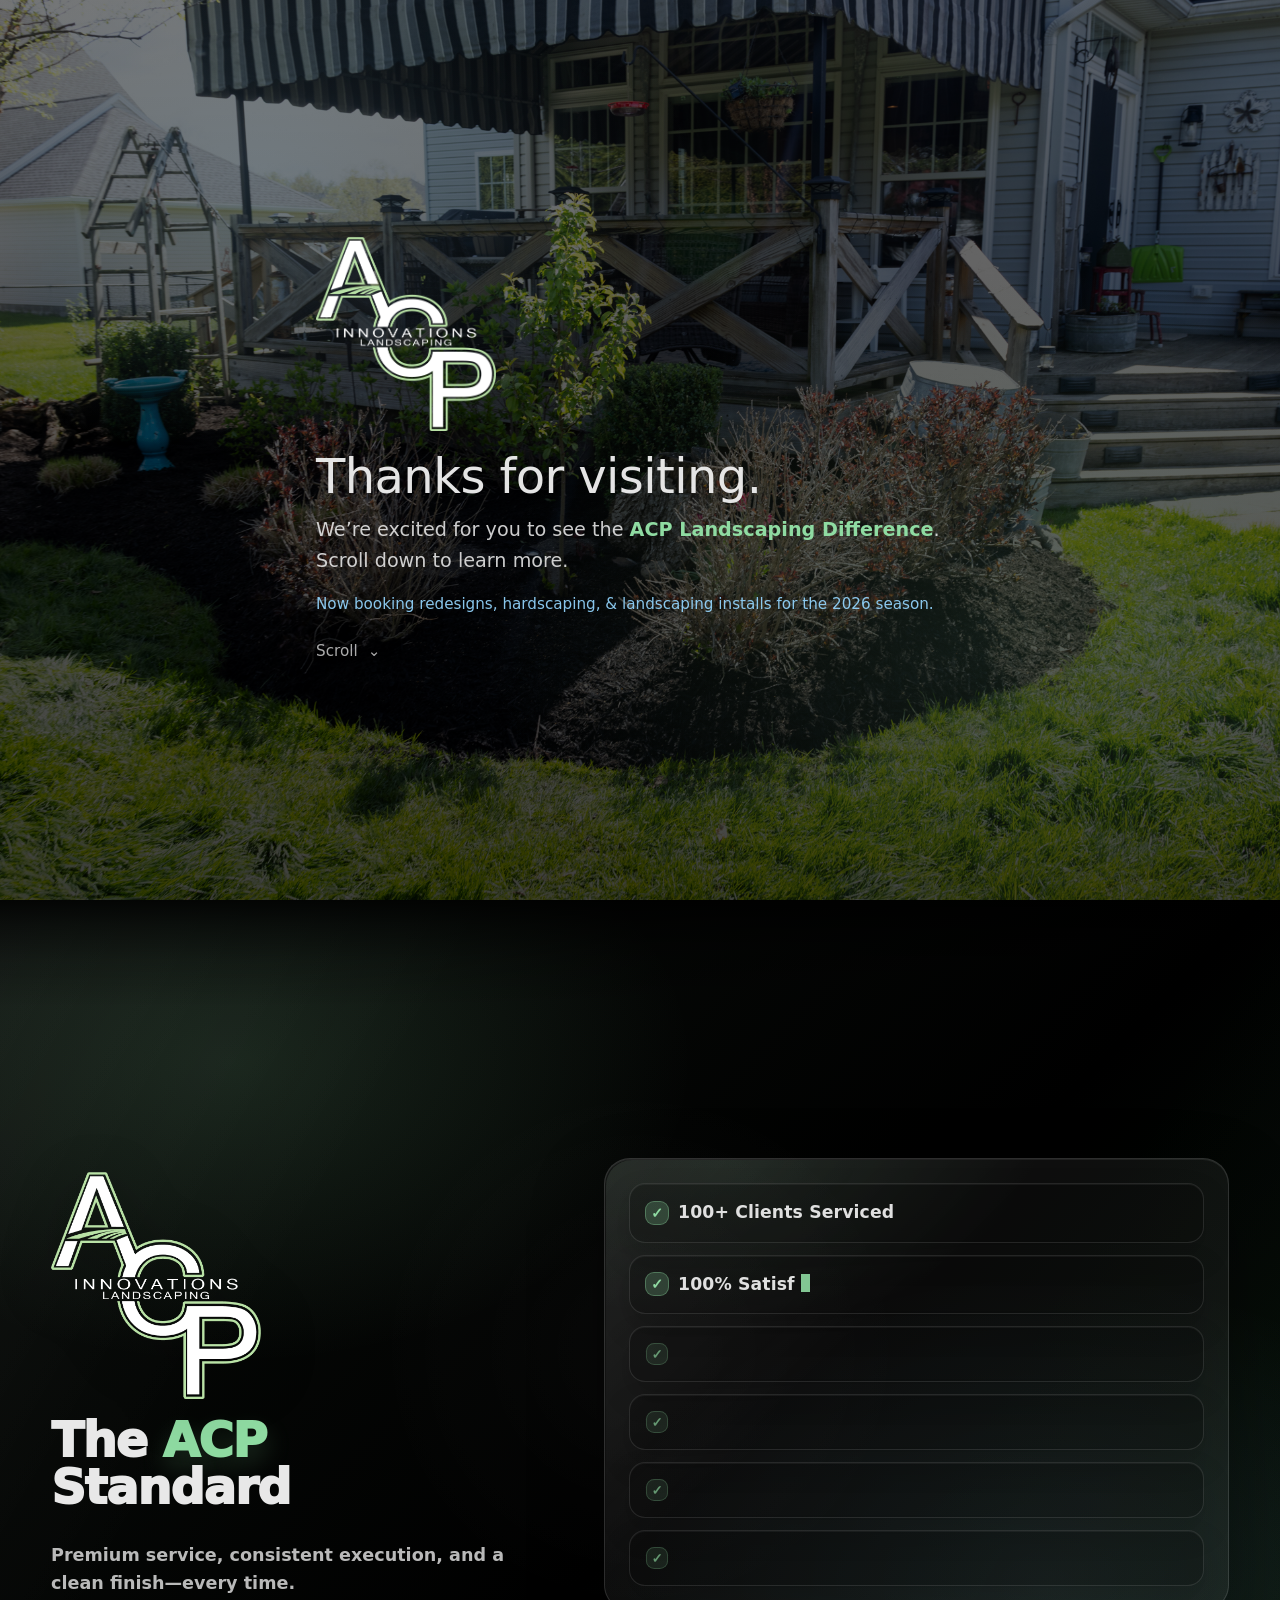
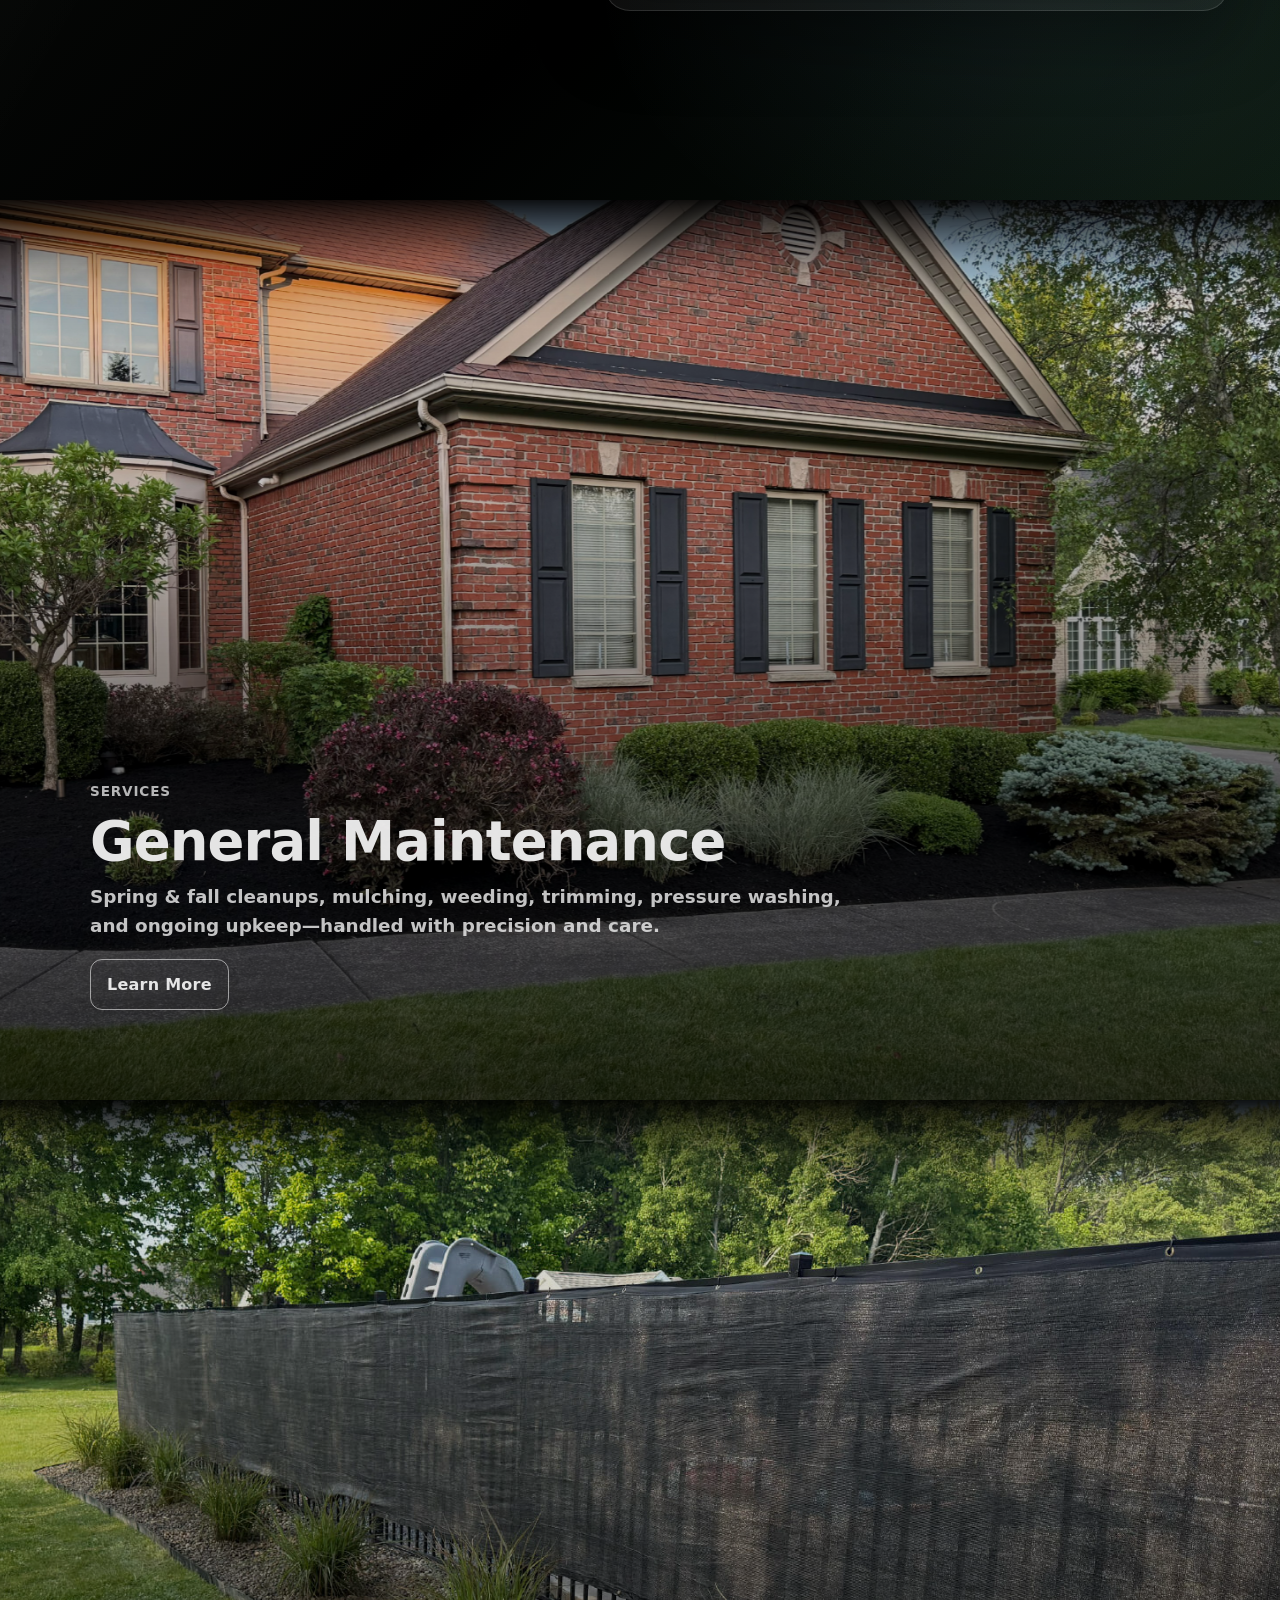
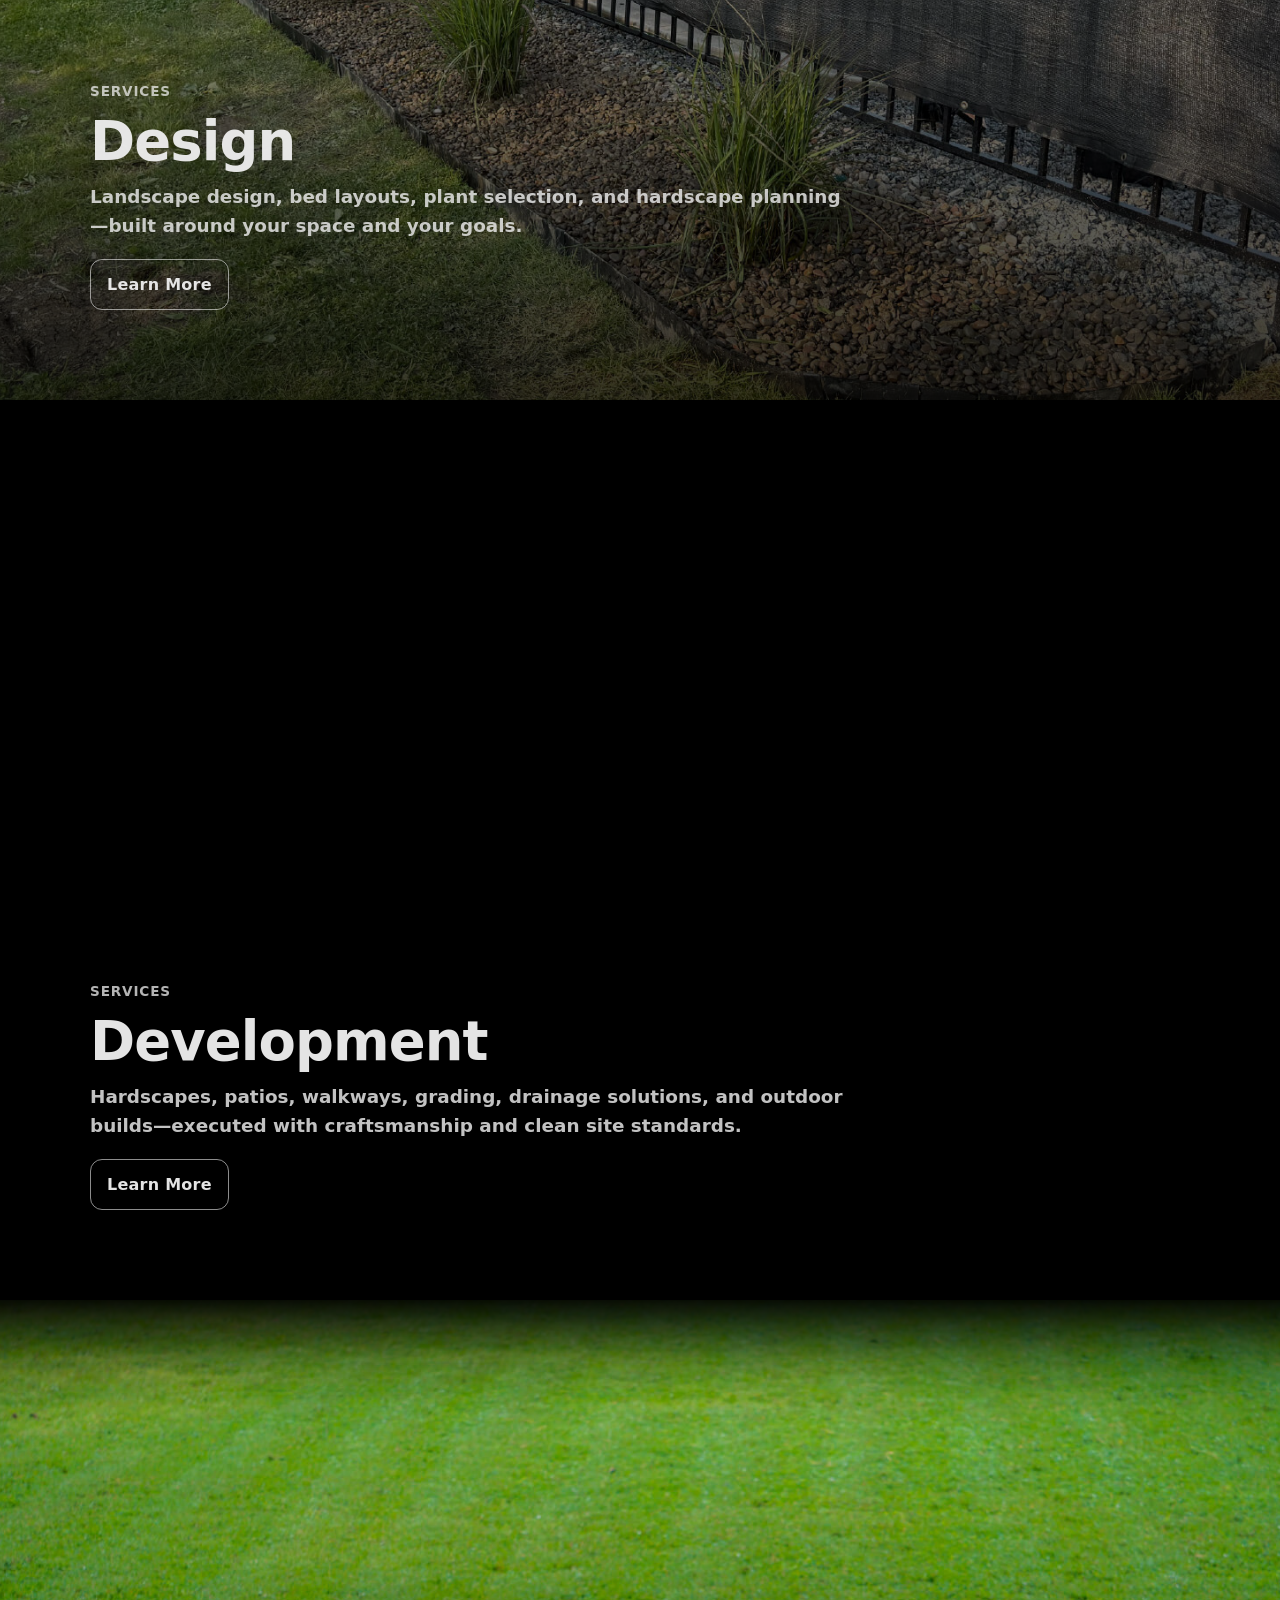
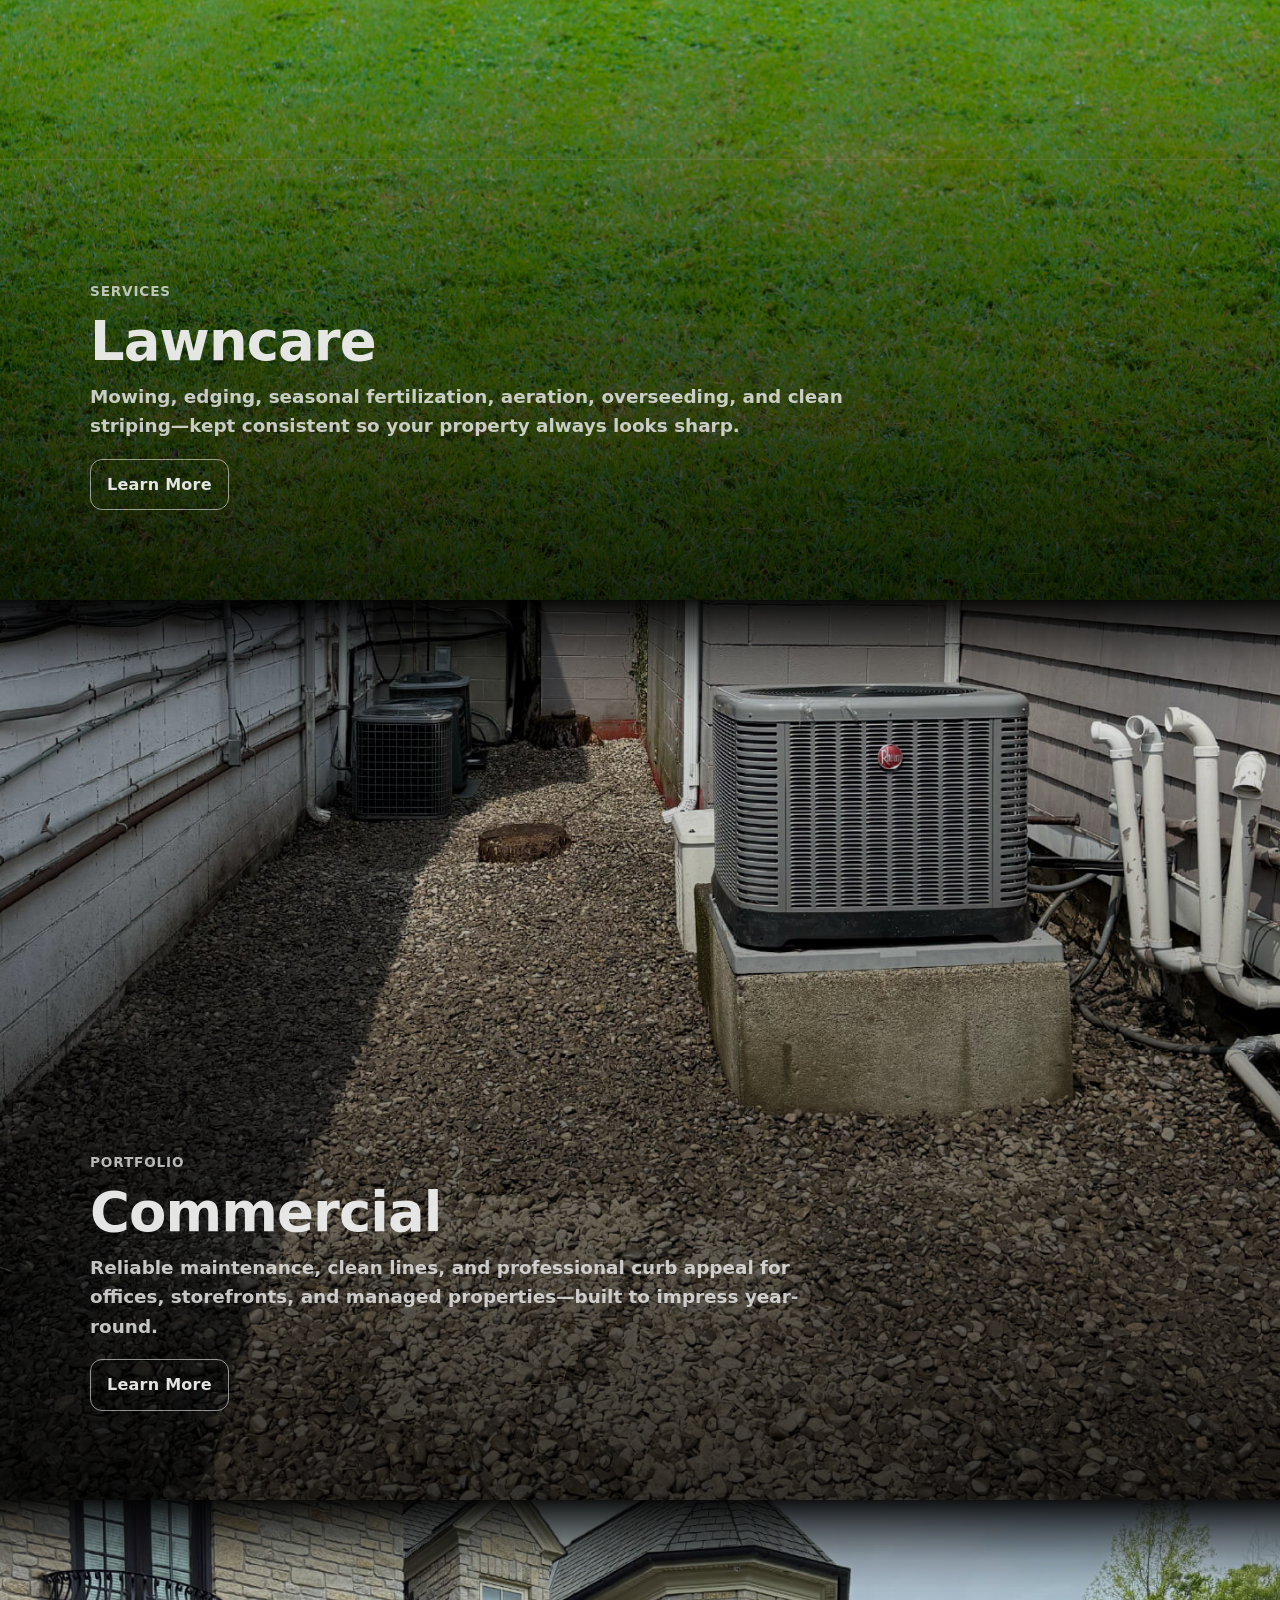
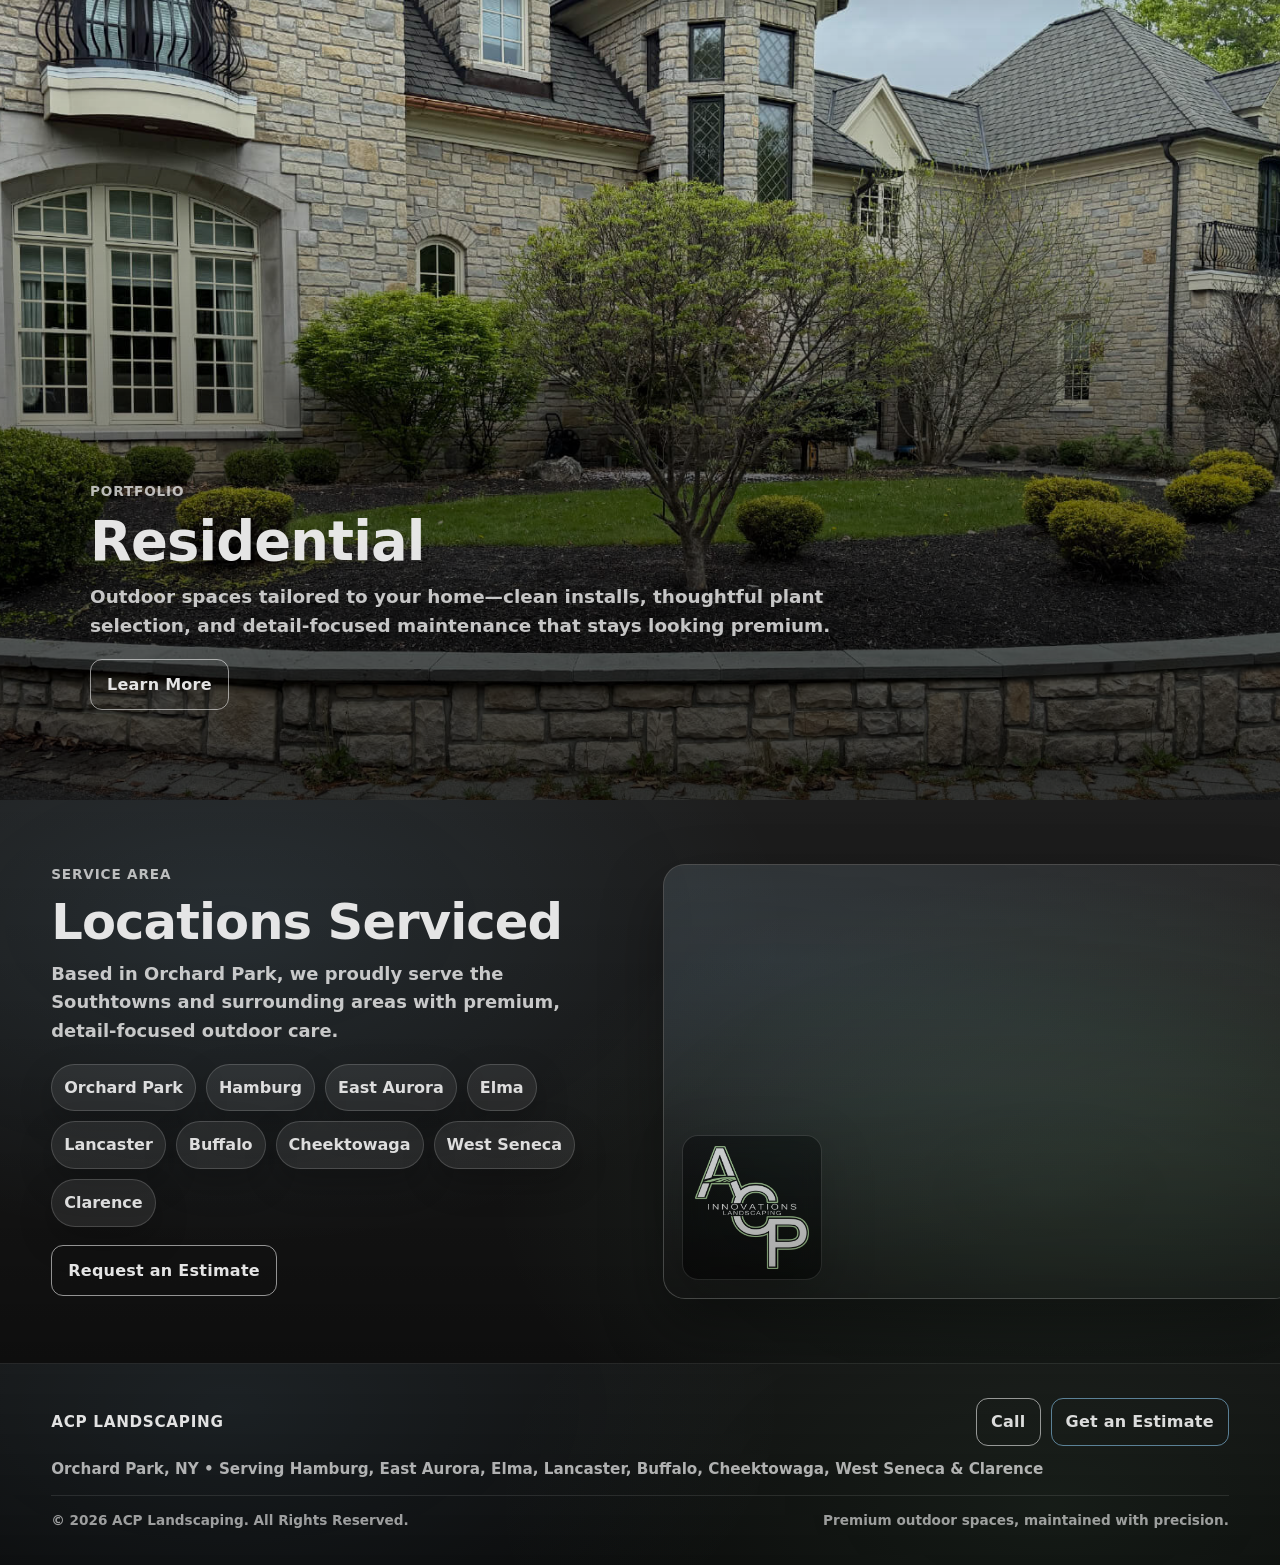
==== commit 906405c3: "Add files via upload" ====
--- a/index.html
+++ b/index.html
@@ -46,7 +46,8 @@
 
         <!-- Promo slot -->
         <p class="intro-overlay__promo">
-          Now booking spring cleanups & installs for the 2026 season.
+          Now booking redesigns, hardscaping, & landscaping installs for the
+          2026 season.
         </p>
 
         <div class="intro-overlay__hint" aria-hidden="true">
--- a/css/components.css
+++ b/css/components.css
@@ -67,10 +67,11 @@
 /* Nav: uses remaining space, never pushes CTA off screen */
 .site-header__nav {
   flex: 1 1 auto;
-  min-width: 0; /* CRITICAL: allows overflow to behave correctly */
-
-  display: none; /* hidden on mobile */
-  justify-content: center;
+  min-width: 0;
+
+  display: none;
+  justify-content: flex-start;
+  align-items: center;
   gap: 10px;
 
   overflow-x: auto;
--- a/css/pages.css
+++ b/css/pages.css
@@ -199,7 +199,7 @@
 
 .hero__logo {
   width: clamp(140px, 28vw, 240px);
-  max-height: 84px;
+  max-height: 140px;
   height: auto;
   display: block;
 
@@ -344,90 +344,79 @@
 }
 
 /* =========================================================
-   3) CHECKLIST SECTION (Premium Layout + Background)
+   3) CHECKLIST SECTION (Premium Brand Standard)
 ========================================================= */
+
 .checklist {
   position: relative;
-  overflow: visible;
+  overflow: hidden;
   padding: clamp(56px, 8vw, 110px) 0;
   color: var(--white);
 
   background:
-    radial-gradient(900px 520px at 18% 22%, rgba(148, 214, 255, 0.10), transparent 62%),
-    radial-gradient(900px 520px at 82% 70%, rgba(143, 219, 162, 0.10), transparent 62%),
-    linear-gradient(180deg, rgba(0,0,0,0.86), rgba(0,0,0,0.92));
-}
-
-/* Hero → checklist transition fade */
-.checklist::after {
-  content: "";
-  position: absolute;
-  top: -120px;
-  left: 0;
-  right: 0;
-  height: 120px;
-  pointer-events: none;
-
-  background: linear-gradient(
-    to bottom,
-    rgba(0, 0, 0, 0) 0%,
-    rgba(0, 0, 0, 0.45) 40%,
-    rgba(0, 0, 0, 0.75) 70%,
-    rgba(0, 0, 0, 0.92) 100%
-  );
-}
-
-@media (min-width: 980px) {
-  .checklist::after {
-    top: -160px;
-    height: 160px;
-  }
-}
-
-/* Optional sheen layer */
+    radial-gradient(800px 520px at 18% 18%, rgba(143, 219, 162, 0.13), transparent 58%),
+    radial-gradient(760px 520px at 82% 76%, rgba(148, 214, 255, 0.08), transparent 60%),
+    linear-gradient(135deg, rgba(10, 14, 11, 0.98), rgba(0, 0, 0, 0.94) 58%, rgba(8, 18, 11, 0.98));
+}
+
+/* Subtle luxury texture */
 .checklist::before {
   content: "";
   position: absolute;
   inset: 0;
   pointer-events: none;
 
+  background:
+    linear-gradient(120deg, rgba(255, 255, 255, 0.055), transparent 30%, transparent 68%, rgba(143, 219, 162, 0.05)),
+    radial-gradient(circle at 50% 50%, rgba(255, 255, 255, 0.035), transparent 38%);
+
+  opacity: 0.75;
+}
+
+/* Hero → checklist transition fade */
+.checklist::after {
+  content: "";
+  position: absolute;
+  top: -150px;
+  left: 0;
+  right: 0;
+  height: 150px;
+  pointer-events: none;
+
   background: linear-gradient(
-    120deg,
-    rgba(255,255,255,0.06) 0%,
-    transparent 35%,
-    transparent 65%,
-    rgba(255,255,255,0.05) 100%
+    to bottom,
+    rgba(0, 0, 0, 0) 0%,
+    rgba(0, 0, 0, 0.42) 42%,
+    rgba(0, 0, 0, 0.78) 100%
   );
-  opacity: 0.55;
 }
 
 .checklist__inner {
   position: relative;
   z-index: 1;
 
-  width: min(1200px, 92vw);
+  width: min(1180px, 92vw);
   margin: 0 auto;
 
   display: grid;
-  gap: clamp(18px, 3vw, 36px);
-
+  gap: clamp(22px, 4vw, 42px);
   grid-template-columns: 1fr;
-  align-items: start;
+  align-items: center;
+
   text-align: center;
 }
 
 @media (min-width: 980px) {
   .checklist__inner {
-    grid-template-columns: 0.95fr 1.25fr;
+    grid-template-columns: 0.9fr 1.1fr;
     text-align: left;
-    align-items: center;
   }
 }
 
 .checklist__left {
   display: grid;
   justify-items: center;
-  gap: 10px;
+  gap: 12px;
 }
 
 @media (min-width: 980px) {
@@ -437,14 +426,14 @@
 }
 
 .checklist__logo {
-  width: clamp(140px, 18vw, 220px);
+  width: clamp(135px, 17vw, 210px);
   height: auto;
 
   opacity: 0;
   transform: translateY(10px);
   transition: opacity 460ms ease, transform 460ms ease;
 
-  filter: drop-shadow(0 12px 26px rgba(0, 0, 0, 0.28));
+  filter: drop-shadow(0 14px 28px rgba(0, 0, 0, 0.34));
 }
 
 .checklist__logo.is-visible {
@@ -453,29 +442,32 @@
 }
 
 .checklist__title {
-  font-size: clamp(1.55rem, 3.6vw, 2.35rem);
-  line-height: 1.08;
-  letter-spacing: -0.9px;
-  font-weight: 850;
-  color: rgba(237, 237, 237, 0.96);
-  margin-top: 4px;
+  max-width: 11ch;
+
+  font-size: clamp(1.85rem, 4.2vw, 3rem);
+  line-height: 0.98;
+  letter-spacing: -1.2px;
+  font-weight: 950;
+
+  color: rgba(237, 237, 237, 0.98);
+
+  margin-top: 6px;
 }
 
 .checklist__title-accent {
   color: var(--dark-green);
-  text-shadow: 0 10px 22px rgba(143, 219, 162, 0.18);
-}
-
-/* Scroll-reactive title rule (JS drives --ruleScale) */
+  text-shadow: 0 12px 26px rgba(143, 219, 162, 0.20);
+}
+
 .checklist__title::after {
   content: "";
   display: block;
 
-  width: 92px;
+  width: 96px;
   height: 2px;
-  margin: 12px auto 0;
-
-  background: rgba(143, 219, 162, 0.75);
+  margin: 16px auto 0;
+
+  background: linear-gradient(90deg, var(--dark-green), transparent);
   border-radius: 999px;
 
   transform: scaleX(calc(var(--ruleScale, 0) * 1.35));
@@ -492,17 +484,49 @@
 }
 
 .checklist__subhead {
-  max-width: 44ch;
-  font-size: 1.02rem;
-  font-weight: 600;
-  color: rgba(237, 237, 237, 0.80);
+  max-width: 42ch;
+
+  font-size: clamp(1rem, 1.7vw, 1.1rem);
+  font-weight: 650;
+  color: rgba(237, 237, 237, 0.78);
 }
 
 .checklist__right {
+  position: relative;
+
   width: 100%;
+  padding: clamp(16px, 2.4vw, 24px);
+  border-radius: 26px;
+
+  background: rgba(255, 255, 255, 0.055);
+  border: 1px solid rgba(255, 255, 255, 0.13);
+
+  box-shadow:
+    0 28px 70px rgba(0, 0, 0, 0.34),
+    inset 0 1px 0 rgba(255, 255, 255, 0.08);
+
+  backdrop-filter: blur(12px);
+  -webkit-backdrop-filter: blur(12px);
+}
+
+.checklist__right::before {
+  content: "";
+  position: absolute;
+  inset: 1px;
+  border-radius: inherit;
+  pointer-events: none;
+
+  background:
+    radial-gradient(500px 260px at 20% 0%, rgba(143, 219, 162, 0.10), transparent 62%),
+    linear-gradient(135deg, rgba(255, 255, 255, 0.08), transparent 42%);
+
+  opacity: 0.8;
 }
 
 .checklist__list {
+  position: relative;
+  z-index: 1;
+
   list-style: none;
   padding: 0;
   margin: 0;
@@ -515,67 +539,69 @@
 .checklist__item {
   position: relative;
 
-  padding: 14px 16px 14px 44px;
+  min-height: 56px;
+  padding: 15px 18px 15px 48px;
   border-radius: 16px;
 
-  background: rgba(255, 255, 255, 0.06);
-  border: 1px solid rgba(255, 255, 255, 0.16);
-  backdrop-filter: blur(8px);
-  -webkit-backdrop-filter: blur(8px);
-
-  font-weight: 750;
-  font-size: clamp(1.0rem, 1.65vw, 1.08rem);
-  letter-spacing: 0.15px;
-
-  min-height: 52px;
+  background: rgba(0, 0, 0, 0.24);
+  border: 1px solid rgba(255, 255, 255, 0.11);
 
   color: rgba(237, 237, 237, 0.94);
-  box-shadow: 0 18px 40px rgba(0, 0, 0, 0.22);
+
+  font-weight: 800;
+  font-size: clamp(0.98rem, 1.55vw, 1.08rem);
+  letter-spacing: 0.12px;
+
+  box-shadow:
+    0 14px 30px rgba(0, 0, 0, 0.18),
+    inset 0 1px 0 rgba(255, 255, 255, 0.05);
 }
 
 .checklist__item::before {
   content: "✓";
   position: absolute;
-  left: 14px;
+  left: 15px;
   top: 50%;
-  transform: translateY(-50%);
-
-  width: 22px;
-  height: 22px;
-  border-radius: 8px;
+
+  width: 24px;
+  height: 24px;
+  border-radius: 9px;
 
   display: grid;
   place-items: center;
 
-  background: rgba(143, 219, 162, 0.18);
-  border: 1px solid rgba(143, 219, 162, 0.30);
-  color: rgba(237, 237, 237, 0.92);
-
-  font-weight: 900;
+  background: rgba(143, 219, 162, 0.16);
+  border: 1px solid rgba(143, 219, 162, 0.34);
+
+  color: var(--dark-green);
+  font-weight: 950;
+  font-size: 0.9rem;
 
   transform: translateY(-50%) scale(0.92);
-  opacity: 0.65;
+  opacity: 0.68;
 
   transition:
     transform 220ms cubic-bezier(0.22, 1, 0.36, 1),
-    opacity 220ms ease;
+    opacity 220ms ease,
+    background 220ms ease;
 }
 
 .checklist__item.is-armed::before {
   transform: translateY(-50%) scale(1);
   opacity: 1;
+  background: rgba(143, 219, 162, 0.22);
 }
 
 .checklist__item.is-typing::after {
   content: "";
   display: inline-block;
 
-  width: 10px;
+  width: 9px;
   height: 1.05em;
   margin-left: 6px;
   vertical-align: -0.12em;
 
-  background: rgba(237, 237, 237, 0.9);
+  background: rgba(143, 219, 162, 0.9);
   animation: checklistCursor 720ms steps(1) infinite;
 }
 
@@ -584,9 +610,82 @@
   50%, 100% { opacity: 0; }
 }
 
+@media (max-width: 520px) {
+  .checklist__right {
+    padding: 14px;
+    border-radius: 22px;
+  }
+
+  .checklist__item {
+    min-height: 52px;
+    padding: 14px 14px 14px 44px;
+    border-radius: 14px;
+  }
+
+  .checklist__item::before {
+    left: 13px;
+  }
+}
+
 @media (prefers-reduced-motion: reduce) {
-  .checklist__logo { transition: none; }
-  .checklist__item.is-typing::after { animation: none; }
+  .checklist__logo {
+    transition: none;
+  }
+
+  .checklist__item.is-typing::after {
+    animation: none;
+  }
+}
+
+/* =========================================================
+   CHECKLIST MOBILE FIT
+   - Keeps checklist inside the takeover panel on small screens
+========================================================= */
+
+@media (max-width: 520px) {
+  #takeoverScene > #checklist .checklist__inner {
+    padding-top: 78px;
+    padding-bottom: calc(14px + env(safe-area-inset-bottom, 0px));
+    gap: 14px;
+  }
+
+  .checklist__logo {
+    width: clamp(130px, 42vw, 170px);
+  }
+
+  .checklist__title {
+    font-size: clamp(1.55rem, 8vw, 2.1rem);
+  }
+
+  .checklist__subhead {
+    font-size: 0.95rem;
+    line-height: 1.45;
+  }
+
+  .checklist__right {
+    padding: 10px;
+    border-radius: 20px;
+  }
+
+  .checklist__list {
+    gap: 9px;
+  }
+
+  .checklist__item {
+    min-height: 46px;
+    padding: 11px 12px 11px 42px;
+    border-radius: 13px;
+
+    font-size: 0.92rem;
+    line-height: 1.2;
+  }
+
+  .checklist__item::before {
+    left: 12px;
+    width: 22px;
+    height: 22px;
+    border-radius: 8px;
+  }
 }
 
 /* =========================================================
@@ -1150,4 +1249,580 @@
     backdrop-filter: none;
     -webkit-backdrop-filter: none;
   }
+}
+
+/* =====================================================================
+   Transformations Landing Page
+   Purpose:
+   - Dedicated Meta Ads landing page
+   - Built for quote form conversions
+===================================================================== */
+
+
+/* =========================================================
+   1) LANDING HERO
+========================================================= */
+
+.landing-hero {
+  position: relative;
+  min-height: 100svh;
+  overflow: hidden;
+
+  display: grid;
+  align-items: end;
+
+  color: var(--white);
+}
+
+.landing-hero__media {
+  position: absolute;
+  inset: 0;
+}
+
+.landing-hero__img {
+  width: 100%;
+  height: 100%;
+  object-fit: cover;
+}
+
+.landing-hero__overlay {
+  position: absolute;
+  inset: 0;
+
+  background:
+    radial-gradient(900px 520px at 18% 22%, rgba(148, 214, 255, 0.14), transparent 62%),
+    radial-gradient(900px 520px at 82% 70%, rgba(143, 219, 162, 0.12), transparent 62%),
+    linear-gradient(0deg, rgba(0, 0, 0, 0.74), rgba(0, 0, 0, 0.52), rgba(0, 0, 0, 0.28));
+}
+
+.landing-hero__inner {
+  position: relative;
+  z-index: 1;
+
+  width: min(1080px, 92vw);
+  margin: 0 auto;
+
+  padding: clamp(48px, 8vw, 90px) 0 clamp(54px, 8vw, 105px);
+}
+
+.landing-hero__logo {
+  width: clamp(140px, 22vw, 180px);
+  height: auto;
+  display: block;
+
+  margin-bottom: clamp(22px, 5vw, 36px);
+
+  filter: drop-shadow(0 12px 26px rgba(0, 0, 0, 0.34));
+}
+
+.landing-hero__kicker {
+  display: inline-flex;
+
+  margin-bottom: 12px;
+  padding: 8px 12px;
+  border-radius: 999px;
+
+  background: rgba(143, 219, 162, 0.14);
+  border: 1px solid rgba(143, 219, 162, 0.28);
+
+  color: rgba(237, 237, 237, 0.92);
+
+  font-size: 0.82rem;
+  font-weight: 850;
+  letter-spacing: 0.75px;
+  text-transform: uppercase;
+}
+
+.landing-hero__title {
+  max-width: 12ch;
+
+  font-size: clamp(2.45rem, 8vw, 5.2rem);
+  line-height: 0.98;
+  letter-spacing: -1.8px;
+  font-weight: 950;
+
+  color: rgba(237, 237, 237, 0.98);
+
+  margin-bottom: 18px;
+}
+
+.landing-hero__desc {
+  max-width: 58ch;
+
+  font-size: clamp(1.05rem, 2.3vw, 1.25rem);
+  font-weight: 650;
+  color: rgba(237, 237, 237, 0.86);
+
+  margin-bottom: 24px;
+}
+
+.landing-hero__cta,
+.landing-section-cta,
+.landing-final__btn {
+  display: inline-flex;
+  align-items: center;
+  justify-content: center;
+
+  text-decoration: none;
+  color: var(--white);
+
+  padding: 15px 20px;
+  border-radius: 14px;
+
+  background: rgba(64, 125, 75, 0.92);
+  border: 1px solid rgba(143, 219, 162, 0.50);
+
+  font-weight: 900;
+  letter-spacing: 0.25px;
+
+  box-shadow: 0 18px 40px rgba(0, 0, 0, 0.22);
+
+  transition:
+    transform 220ms cubic-bezier(0.22, 1, 0.36, 1),
+    background 220ms ease,
+    border-color 220ms ease;
+}
+
+.landing-hero__cta:hover,
+.landing-section-cta:hover,
+.landing-final__btn:hover {
+  transform: translateY(-2px);
+  background: rgba(64, 125, 75, 1);
+  border-color: rgba(143, 219, 162, 0.76);
+}
+
+.landing-hero__trust {
+  margin-top: 12px;
+
+  color: rgba(237, 237, 237, 0.78);
+  font-size: 0.95rem;
+  font-weight: 650;
+}
+
+
+/* =========================================================
+   2) TRUST BAR
+========================================================= */
+
+.landing-trust {
+  background: rgba(0, 0, 0, 0.94);
+  color: var(--white);
+}
+
+.landing-trust__inner {
+  width: min(1080px, 92vw);
+  margin: 0 auto;
+  padding: 18px 0;
+
+  display: grid;
+  gap: 12px;
+  grid-template-columns: repeat(3, 1fr);
+}
+
+.landing-trust__item {
+  text-align: center;
+}
+
+.landing-trust__item strong {
+  display: block;
+
+  color: var(--dark-green);
+  font-size: clamp(1.25rem, 3vw, 1.8rem);
+  line-height: 1;
+  font-weight: 950;
+}
+
+.landing-trust__item span {
+  display: block;
+  margin-top: 4px;
+
+  color: rgba(237, 237, 237, 0.72);
+  font-size: 0.85rem;
+  font-weight: 700;
+}
+
+
+/* =========================================================
+   3) PORTFOLIO PREVIEW
+========================================================= */
+
+.landing-portfolio {
+  padding: clamp(62px, 8vw, 118px) 0;
+
+  background:
+    radial-gradient(900px 520px at 18% 22%, rgba(148, 214, 255, 0.08), transparent 62%),
+    radial-gradient(900px 520px at 82% 70%, rgba(143, 219, 162, 0.08), transparent 62%);
+}
+
+.landing-portfolio__inner {
+  width: min(1180px, 92vw);
+  margin: 0 auto;
+  text-align: center;
+}
+
+.landing-grid {
+  margin-top: 40px;
+
+  display: grid;
+  gap: 14px;
+  grid-template-columns: 1fr;
+}
+
+.landing-grid__item {
+  overflow: hidden;
+  border-radius: 20px;
+
+  aspect-ratio: 4 / 3;
+
+  background: rgba(255, 255, 255, 0.50);
+  border: 1px solid rgba(0, 0, 0, 0.10);
+
+  box-shadow: 0 18px 42px rgba(0, 0, 0, 0.12);
+}
+
+.landing-grid__item img {
+  display: block;
+
+  width: 100%;
+  height: 100%;
+
+  object-fit: cover;
+
+  transition: transform 700ms cubic-bezier(0.22, 1, 0.36, 1);
+}
+
+.landing-section-cta {
+  margin-top: 28px;
+}
+
+@media (hover: hover) {
+  .landing-grid__item:hover img {
+    transform: scale(1.04);
+  }
+}
+
+@media (min-width: 760px) {
+  .landing-grid {
+    grid-template-columns: repeat(4, 1fr);
+  }
+
+  .landing-grid__item--large {
+    grid-column: span 2;
+    grid-row: span 2;
+  }
+}
+
+
+/* =========================================================
+   4) SERVICES
+========================================================= */
+
+.landing-services {
+  padding: clamp(62px, 8vw, 118px) 0;
+}
+
+.landing-services__inner {
+  width: min(1180px, 92vw);
+  margin: 0 auto;
+  text-align: center;
+}
+
+.landing-service-cards {
+  margin-top: 40px;
+
+  display: grid;
+  gap: 18px;
+}
+
+.landing-service-card {
+  padding: 24px;
+  border-radius: 18px;
+
+  text-align: left;
+
+  background: rgba(255, 255, 255, 0.74);
+  border: 1px solid rgba(0, 0, 0, 0.08);
+
+  box-shadow: 0 18px 42px rgba(0, 0, 0, 0.10);
+}
+
+.landing-service-card h3 {
+  margin-bottom: 8px;
+
+  color: var(--black);
+  font-size: 1.12rem;
+  font-weight: 900;
+}
+
+.landing-service-card p {
+  color: rgba(38, 38, 38, 0.78);
+  font-weight: 650;
+}
+
+@media (min-width: 820px) {
+  .landing-service-cards {
+    grid-template-columns: repeat(3, 1fr);
+  }
+}
+
+
+/* =========================================================
+   5) PROCESS
+========================================================= */
+
+.landing-process {
+  padding: clamp(62px, 8vw, 118px) 0;
+
+  background: rgba(0, 0, 0, 0.93);
+  color: var(--white);
+}
+
+.landing-process__inner {
+  width: min(1180px, 92vw);
+  margin: 0 auto;
+  text-align: center;
+}
+
+.landing-process .section-title {
+  color: rgba(237, 237, 237, 0.96);
+}
+
+.landing-steps {
+  margin-top: 40px;
+
+  display: grid;
+  gap: 18px;
+}
+
+.landing-step {
+  padding: 24px;
+  border-radius: 18px;
+
+  text-align: left;
+
+  background: rgba(255, 255, 255, 0.06);
+  border: 1px solid rgba(255, 255, 255, 0.14);
+
+  box-shadow: 0 18px 42px rgba(0, 0, 0, 0.20);
+}
+
+.landing-step span {
+  display: inline-flex;
+  align-items: center;
+  justify-content: center;
+
+  width: 44px;
+  height: 44px;
+  margin-bottom: 16px;
+
+  border-radius: 999px;
+
+  background: rgba(143, 219, 162, 0.16);
+  border: 1px solid rgba(143, 219, 162, 0.28);
+
+  color: var(--dark-green);
+  font-weight: 950;
+  font-size: 0.9rem;
+}
+
+.landing-step h3 {
+  margin-bottom: 8px;
+
+  color: rgba(237, 237, 237, 0.96);
+  font-size: 1.12rem;
+  font-weight: 900;
+}
+
+.landing-step p {
+  color: rgba(237, 237, 237, 0.76);
+  font-weight: 650;
+}
+
+@media (min-width: 820px) {
+  .landing-steps {
+    grid-template-columns: repeat(3, 1fr);
+  }
+}
+
+
+/* =========================================================
+   6) SERVICE AREA
+========================================================= */
+
+.landing-area {
+  padding: clamp(62px, 8vw, 118px) 0;
+}
+
+.landing-area__inner {
+  width: min(1180px, 92vw);
+  margin: 0 auto;
+
+  display: grid;
+  gap: 34px;
+  align-items: center;
+}
+
+.landing-area__text {
+  margin: 0;
+}
+
+.landing-area__list {
+  display: flex;
+  flex-wrap: wrap;
+  gap: 10px;
+}
+
+.landing-area__list span {
+  display: inline-flex;
+
+  padding: 10px 13px;
+  border-radius: 999px;
+
+  background: rgba(64, 125, 75, 0.10);
+  border: 1px solid rgba(64, 125, 75, 0.18);
+
+  color: var(--mint-green);
+  font-size: 0.92rem;
+  font-weight: 850;
+}
+
+@media (min-width: 900px) {
+  .landing-area__inner {
+    grid-template-columns: 1fr 0.9fr;
+  }
+}
+
+
+/* =========================================================
+   7) FINAL CTA
+========================================================= */
+
+.landing-final {
+  padding: clamp(70px, 9vw, 125px) 0;
+
+  background:
+    radial-gradient(800px 460px at 18% 22%, rgba(148, 214, 255, 0.10), transparent 62%),
+    radial-gradient(800px 460px at 82% 70%, rgba(143, 219, 162, 0.12), transparent 62%),
+    linear-gradient(180deg, rgba(0, 0, 0, 0.90), rgba(0, 0, 0, 0.96));
+
+  color: var(--white);
+}
+
+.landing-final__inner {
+  width: min(900px, 92vw);
+  margin: 0 auto;
+  text-align: center;
+}
+
+.landing-final__inner h2 {
+  margin-bottom: 24px;
+
+  color: rgba(237, 237, 237, 0.96);
+  font-size: clamp(1.9rem, 5vw, 3rem);
+  line-height: 1.08;
+  letter-spacing: -0.8px;
+}
+
+.landing-final__secondary {
+  margin-top: 20px;
+
+  color: rgba(237, 237, 237, 0.68);
+
+  font-size: 0.95rem;
+  font-weight: 600;
+}
+
+.landing-final__website-link {
+  color: var(--dark-green);
+
+  text-decoration: none;
+  font-weight: 800;
+
+  transition:
+    color 220ms ease,
+    opacity 220ms ease;
+}
+
+.landing-final__website-link:hover {
+  color: var(--white);
+}
+
+.landing-final__website-link:focus-visible {
+  outline: 2px solid var(--sky-blue);
+  outline-offset: 3px;
+  border-radius: 4px;
+}
+
+.landing-final__secondary {
+  margin-top: 18px;
+  text-align: center;
+}
+
+/* =========================================================
+   8) MOBILE STICKY CTA
+========================================================= */
+
+.landing-sticky-cta {
+  position: fixed;
+  left: 14px;
+  right: 14px;
+  bottom: calc(14px + env(safe-area-inset-bottom, 0px));
+  z-index: 999;
+
+  display: none;
+  align-items: center;
+  justify-content: center;
+
+  padding: 14px 18px;
+  border-radius: 16px;
+
+  text-decoration: none;
+  color: var(--white);
+
+  background: rgba(64, 125, 75, 0.96);
+  border: 1px solid rgba(143, 219, 162, 0.55);
+
+  font-weight: 950;
+  letter-spacing: 0.2px;
+
+  box-shadow: 0 18px 40px rgba(0, 0, 0, 0.30);
+}
+
+@media (max-width: 760px) {
+  .landing-sticky-cta {
+    display: flex;
+  }
+
+  .landing-final {
+    padding-bottom: 110px;
+  }
+}
+
+/* =========================================================
+   STICKY CTA PULSE
+========================================================= */
+
+@keyframes landingCtaPulse {
+  0% {
+    transform: scale(1);
+    box-shadow:
+      0 18px 40px rgba(0, 0, 0, 0.30);
+  }
+
+  50% {
+    transform: scale(1.04);
+    box-shadow:
+      0 22px 48px rgba(0, 0, 0, 0.34),
+      0 0 28px rgba(143, 219, 162, 0.22);
+  }
+
+  100% {
+    transform: scale(1);
+    box-shadow:
+      0 18px 40px rgba(0, 0, 0, 0.30);
+  }
+}
+
+.landing-sticky-cta {
+  animation: landingCtaPulse 2.8s ease-in-out infinite;
 }
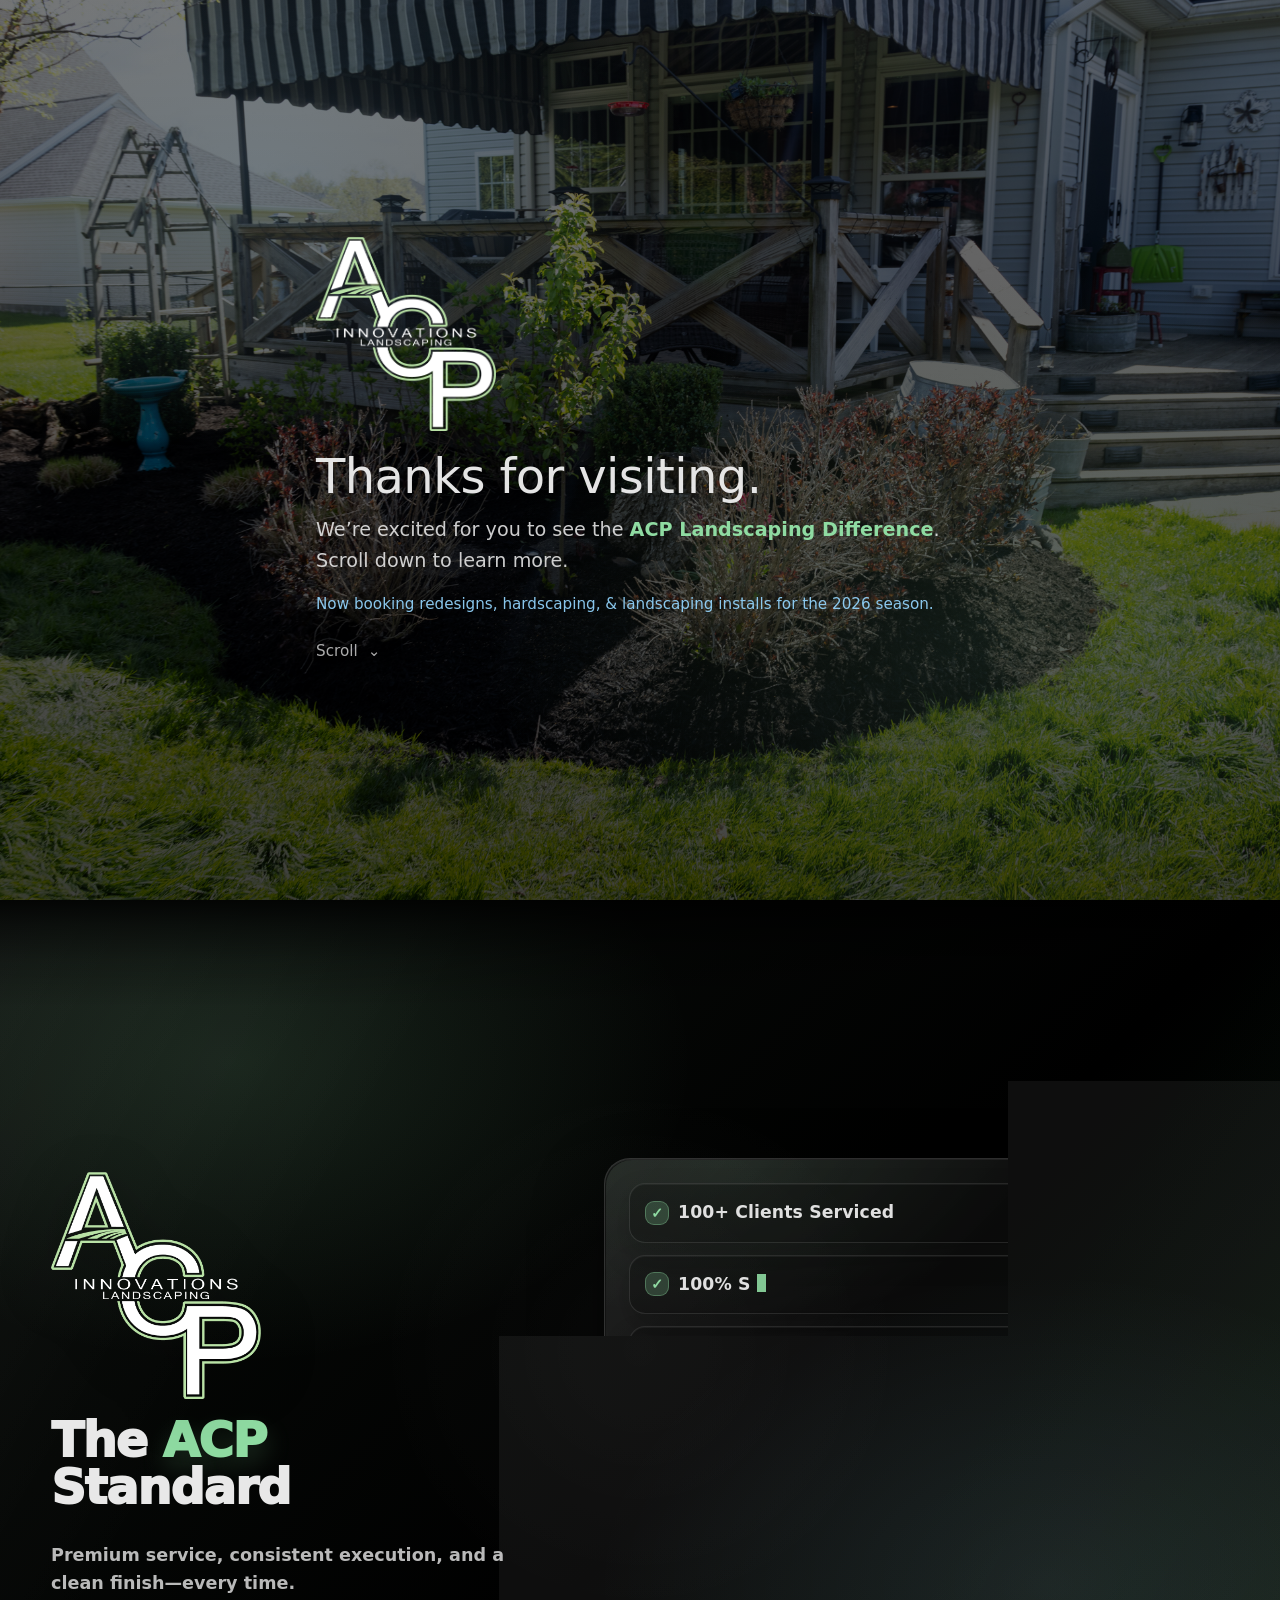
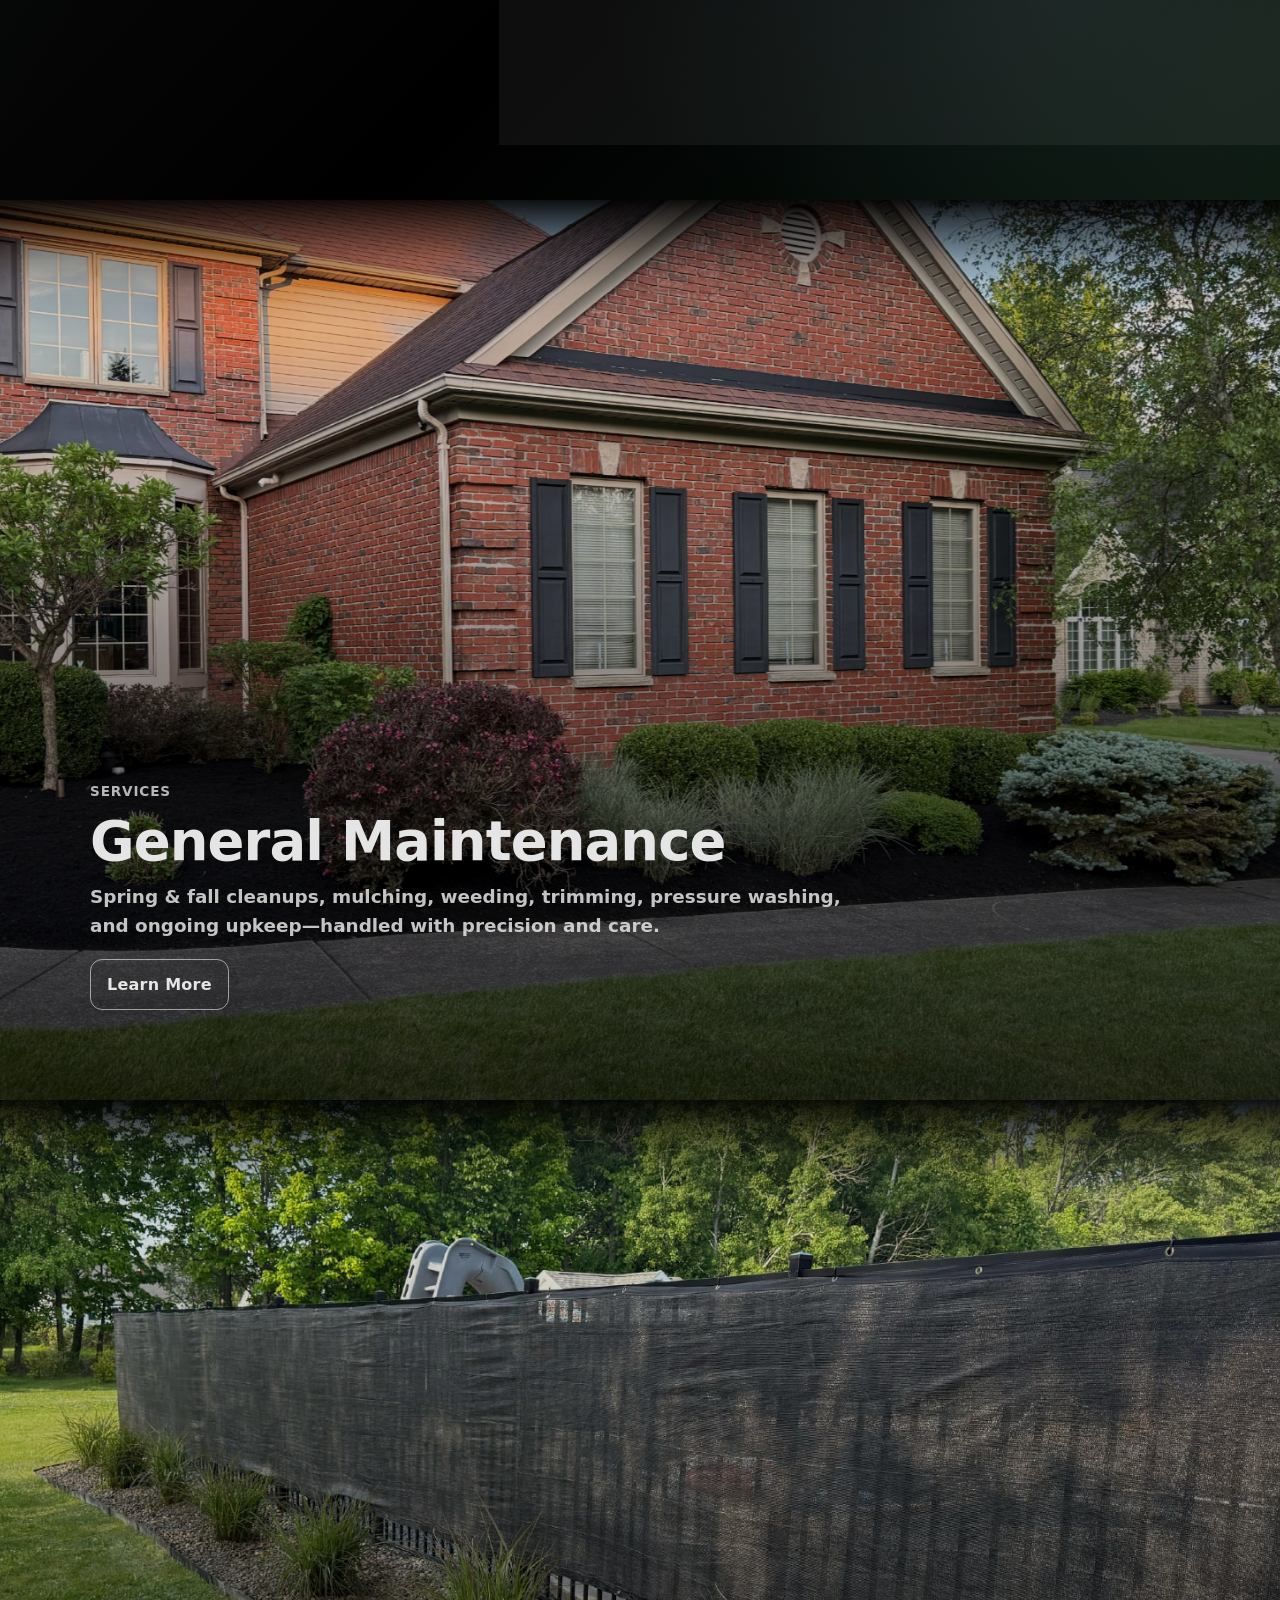
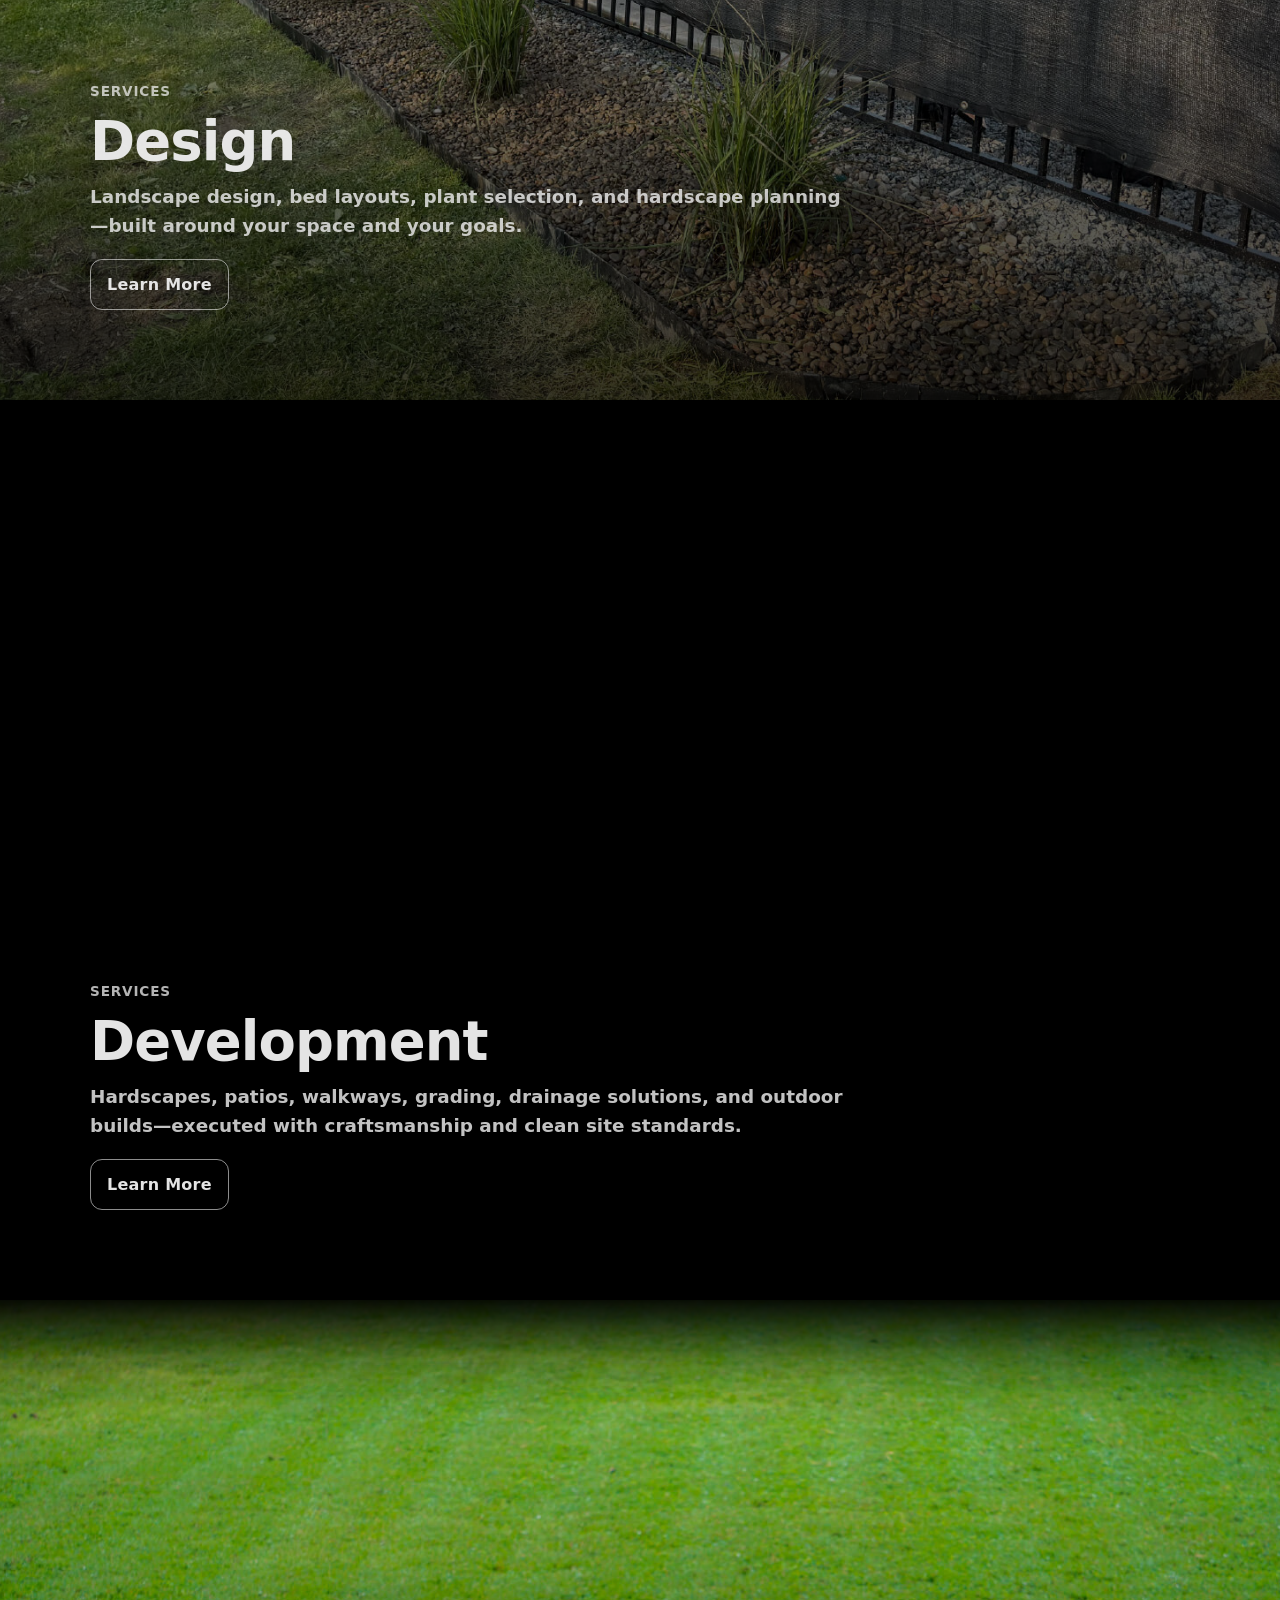
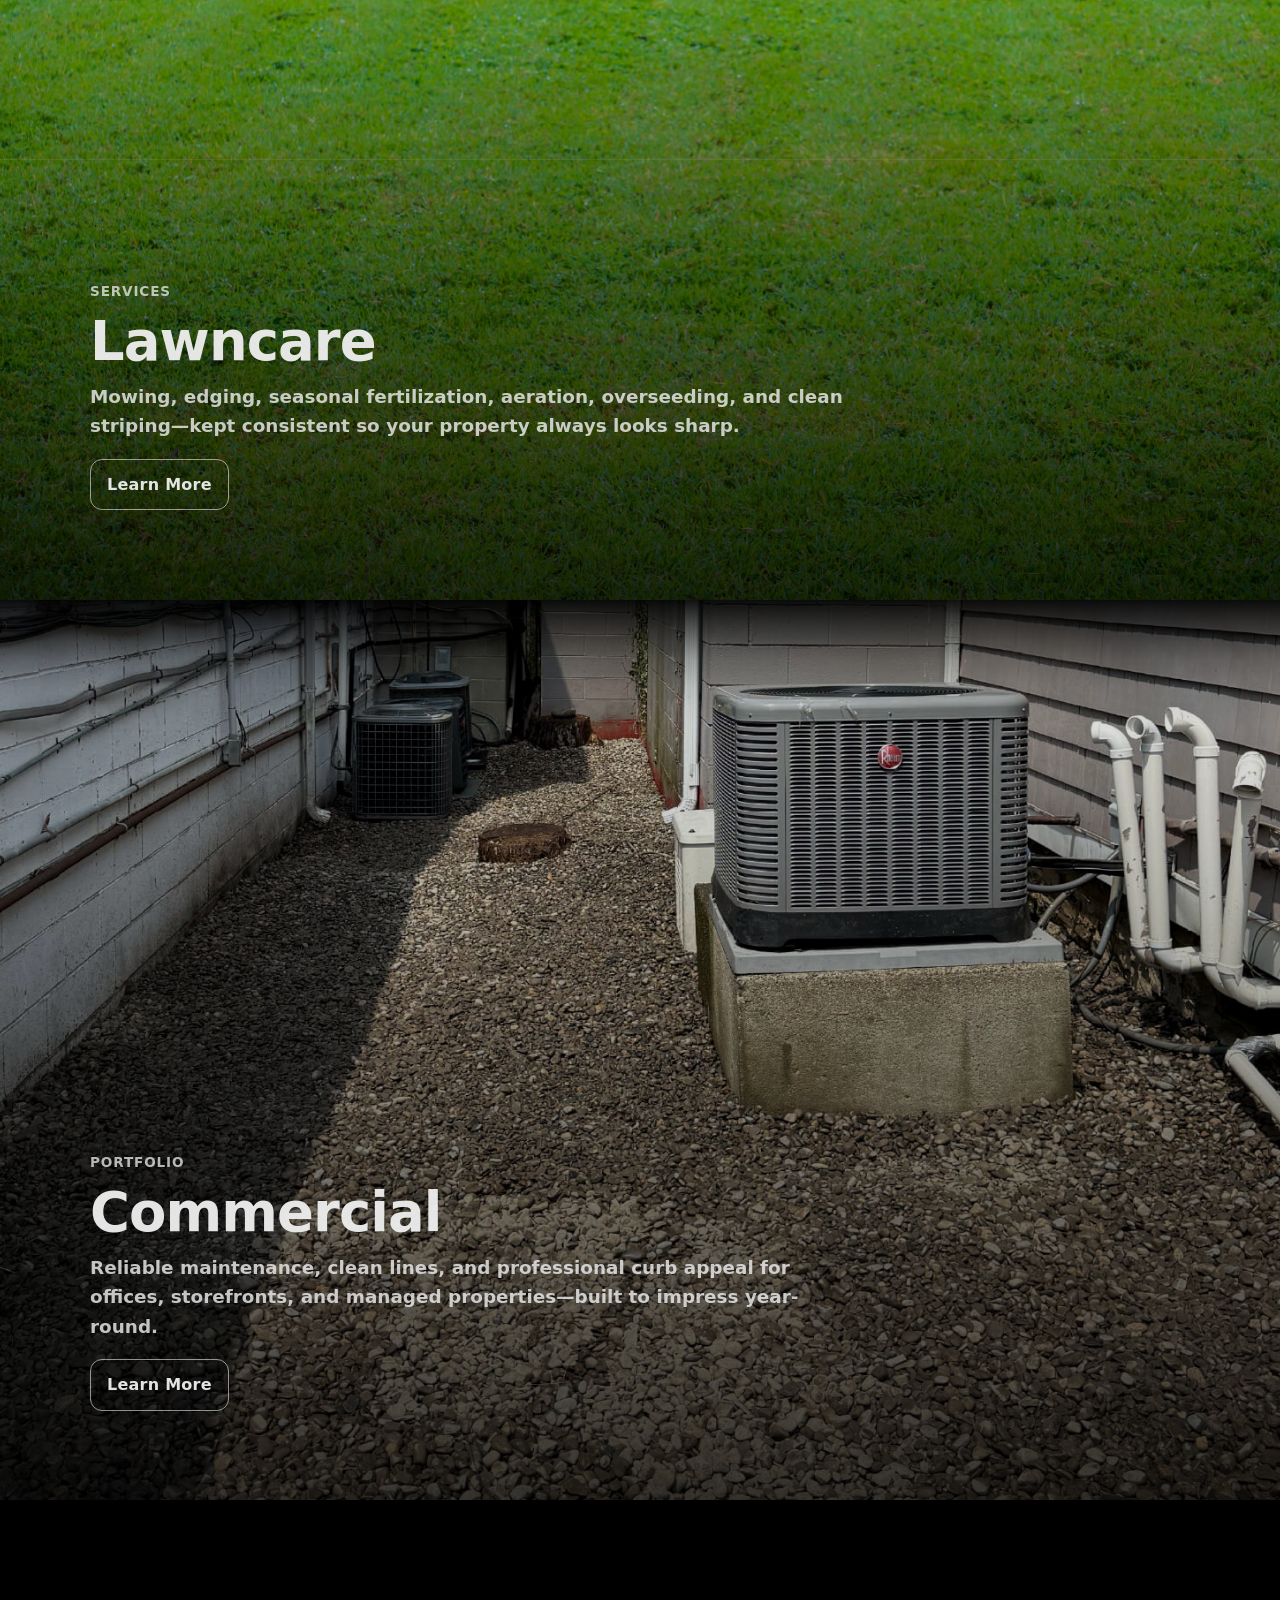
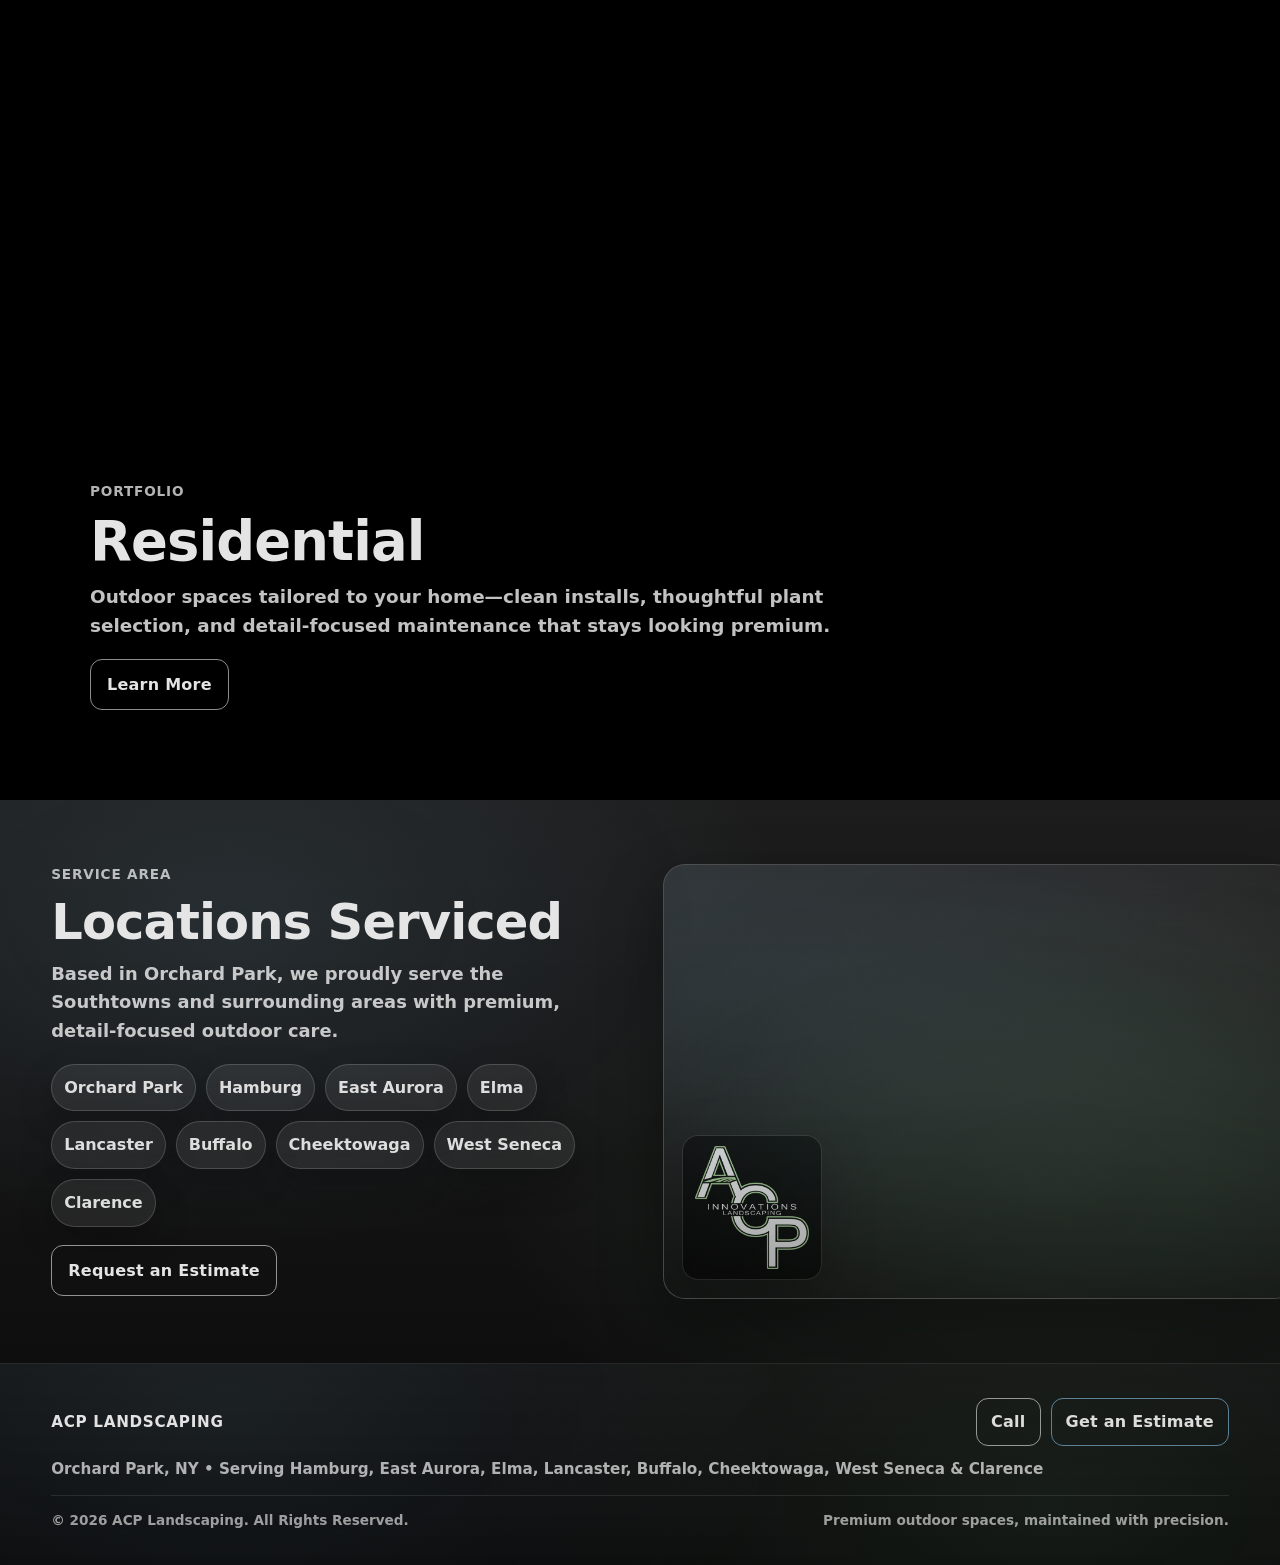
==== commit 1b56d694: "Add files via upload" ====
--- a/index.html
+++ b/index.html
@@ -73,12 +73,12 @@
           <!-- Desktop Nav -->
           <nav class="site-header__nav" aria-label="Primary navigation">
             <a class="nav-btn" href="#home">Home</a>
-            <a class="nav-btn" href="maintenance.html">General Maintenance</a>
-            <a class="nav-btn" href="design.html">Design</a>
-            <a class="nav-btn" href="development.html">Development</a>
-            <a class="nav-btn" href="lawncare.html">Lawncare</a>
-            <a class="nav-btn" href="#commercial">Commercial Portfolio</a>
-            <a class="nav-btn" href="#residential">Residential Portfolio</a>
+            <a class="nav-btn" href="maintenance/">General Maintenance</a>
+            <a class="nav-btn" href="design/">Design</a>
+            <a class="nav-btn" href="development/">Development</a>
+            <a class="nav-btn" href="lawncare/">Lawncare</a>
+            <a class="nav-btn" href="commercial/">Commercial Portfolio</a>
+            <a class="nav-btn" href="residential/">Residential Portfolio</a>
             <a class="nav-btn" href="#about">Who we Are</a>
           </nav>
 
@@ -107,12 +107,12 @@
         <!-- Mobile dropdown menu -->
         <div class="mobile-menu" id="mobileMenu" hidden>
           <a class="mobile-link" href="#home">Home</a>
-          <a class="mobile-link" href="maintenance.html">General Maintenance</a>
-          <a class="mobile-link" href="design.html">Design</a>
-          <a class="mobile-link" href="development.html">Development</a>
-          <a class="mobile-link" href="lawncare.html">Lawncare</a>
-          <a class="mobile-link" href="#commercial">Commercial Portfolio</a>
-          <a class="mobile-link" href="#residential">Residential Portfolio</a>
+          <a class="mobile-link" href="maintenance/">General Maintenance</a>
+          <a class="mobile-link" href="design/">Design</a>
+          <a class="mobile-link" href="development/">Development</a>
+          <a class="mobile-link" href="lawncare/">Lawncare</a>
+          <a class="mobile-link" href="commercial/">Commercial Portfolio</a>
+          <a class="mobile-link" href="residential/">Residential Portfolio</a>
           <a class="mobile-link" href="#about">Who we Are</a>
         </div>
       </header>
@@ -280,7 +280,7 @@
 
             <a
               class="service-panel__btn"
-              href="maintenance.html"
+              href="maintenance/"
               aria-label="Learn more about General Maintenance"
             >
               Learn More
@@ -320,7 +320,7 @@
 
             <a
               class="service-panel__btn"
-              href="design.html"
+              href="design/"
               aria-label="Learn more about Design"
             >
               Learn More
@@ -361,7 +361,7 @@
 
             <a
               class="service-panel__btn"
-              href="development.html"
+              href="development/"
               aria-label="Learn more about Development"
             >
               Learn More
@@ -443,7 +443,7 @@
 
             <a
               class="service-panel__btn"
-              href="commercial.html"
+              href="commercial/"
               aria-label="View Commercial Portfolio"
             >
               Learn More
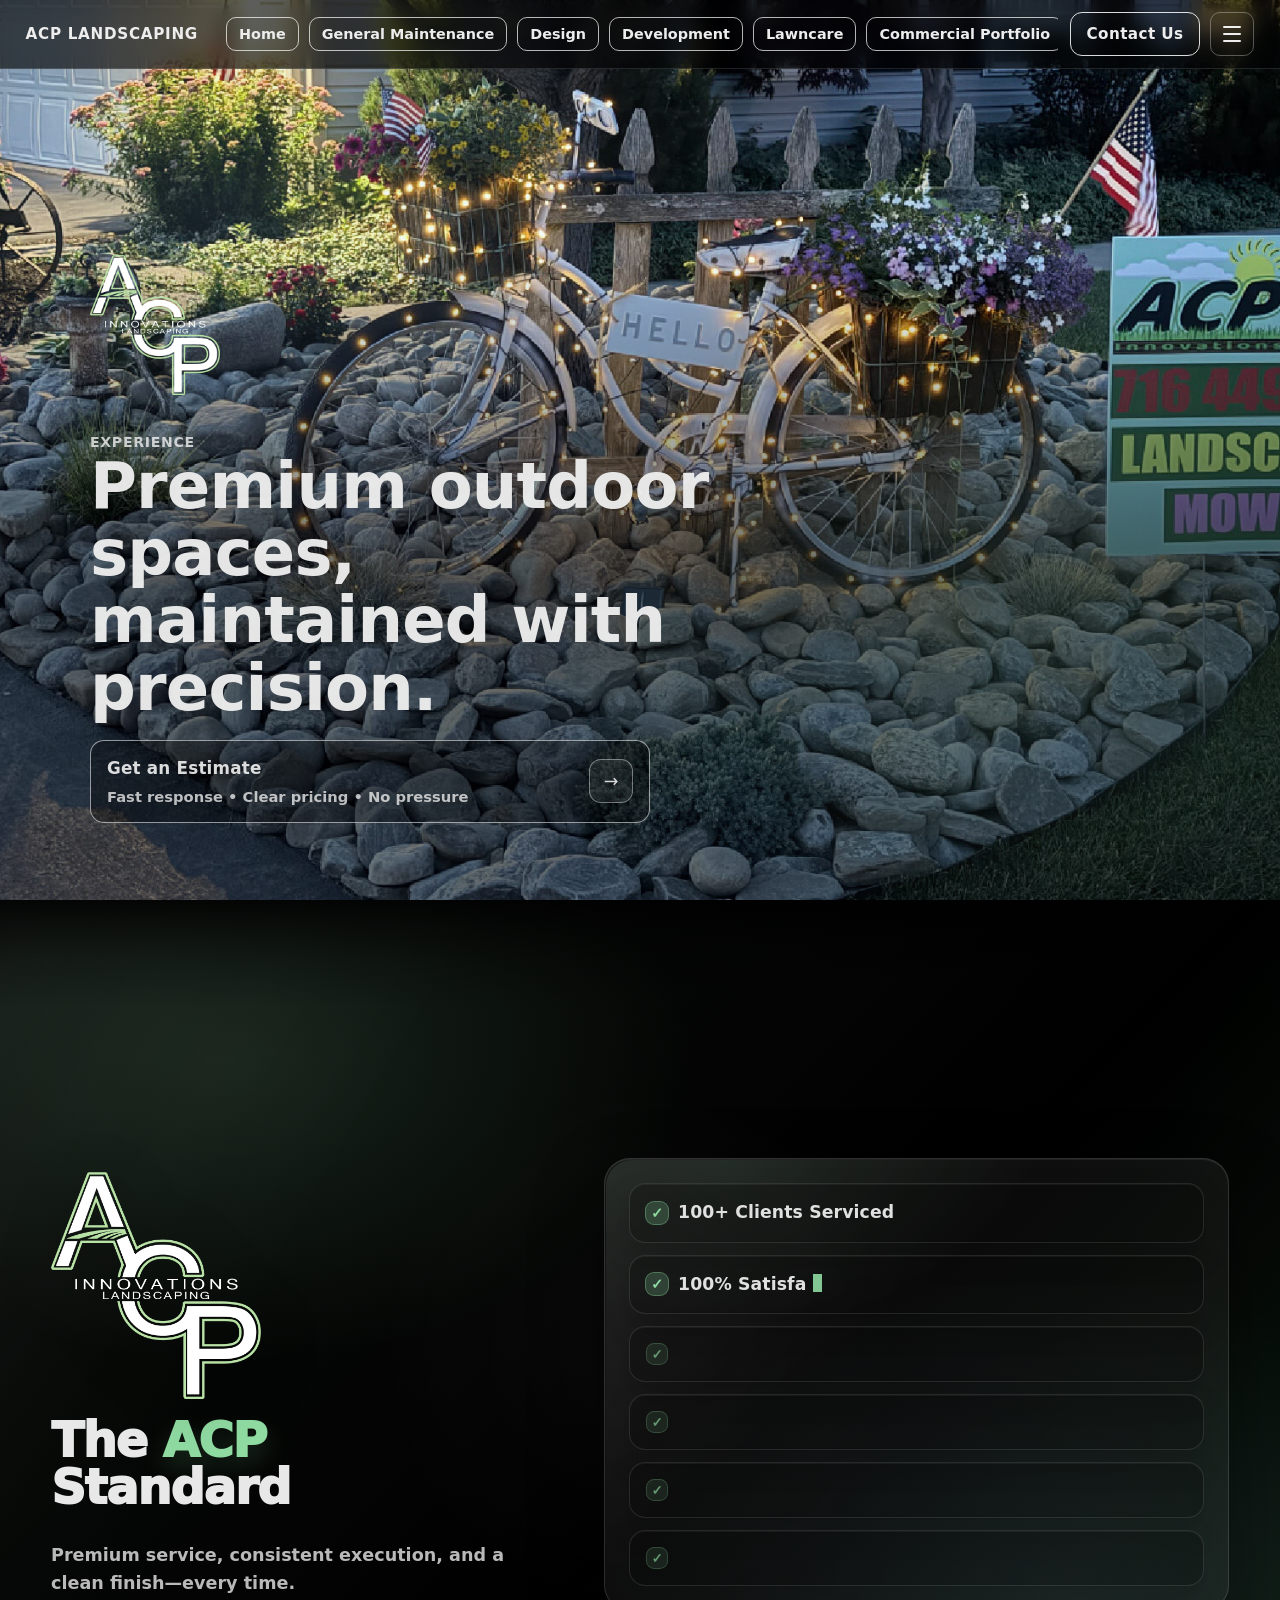
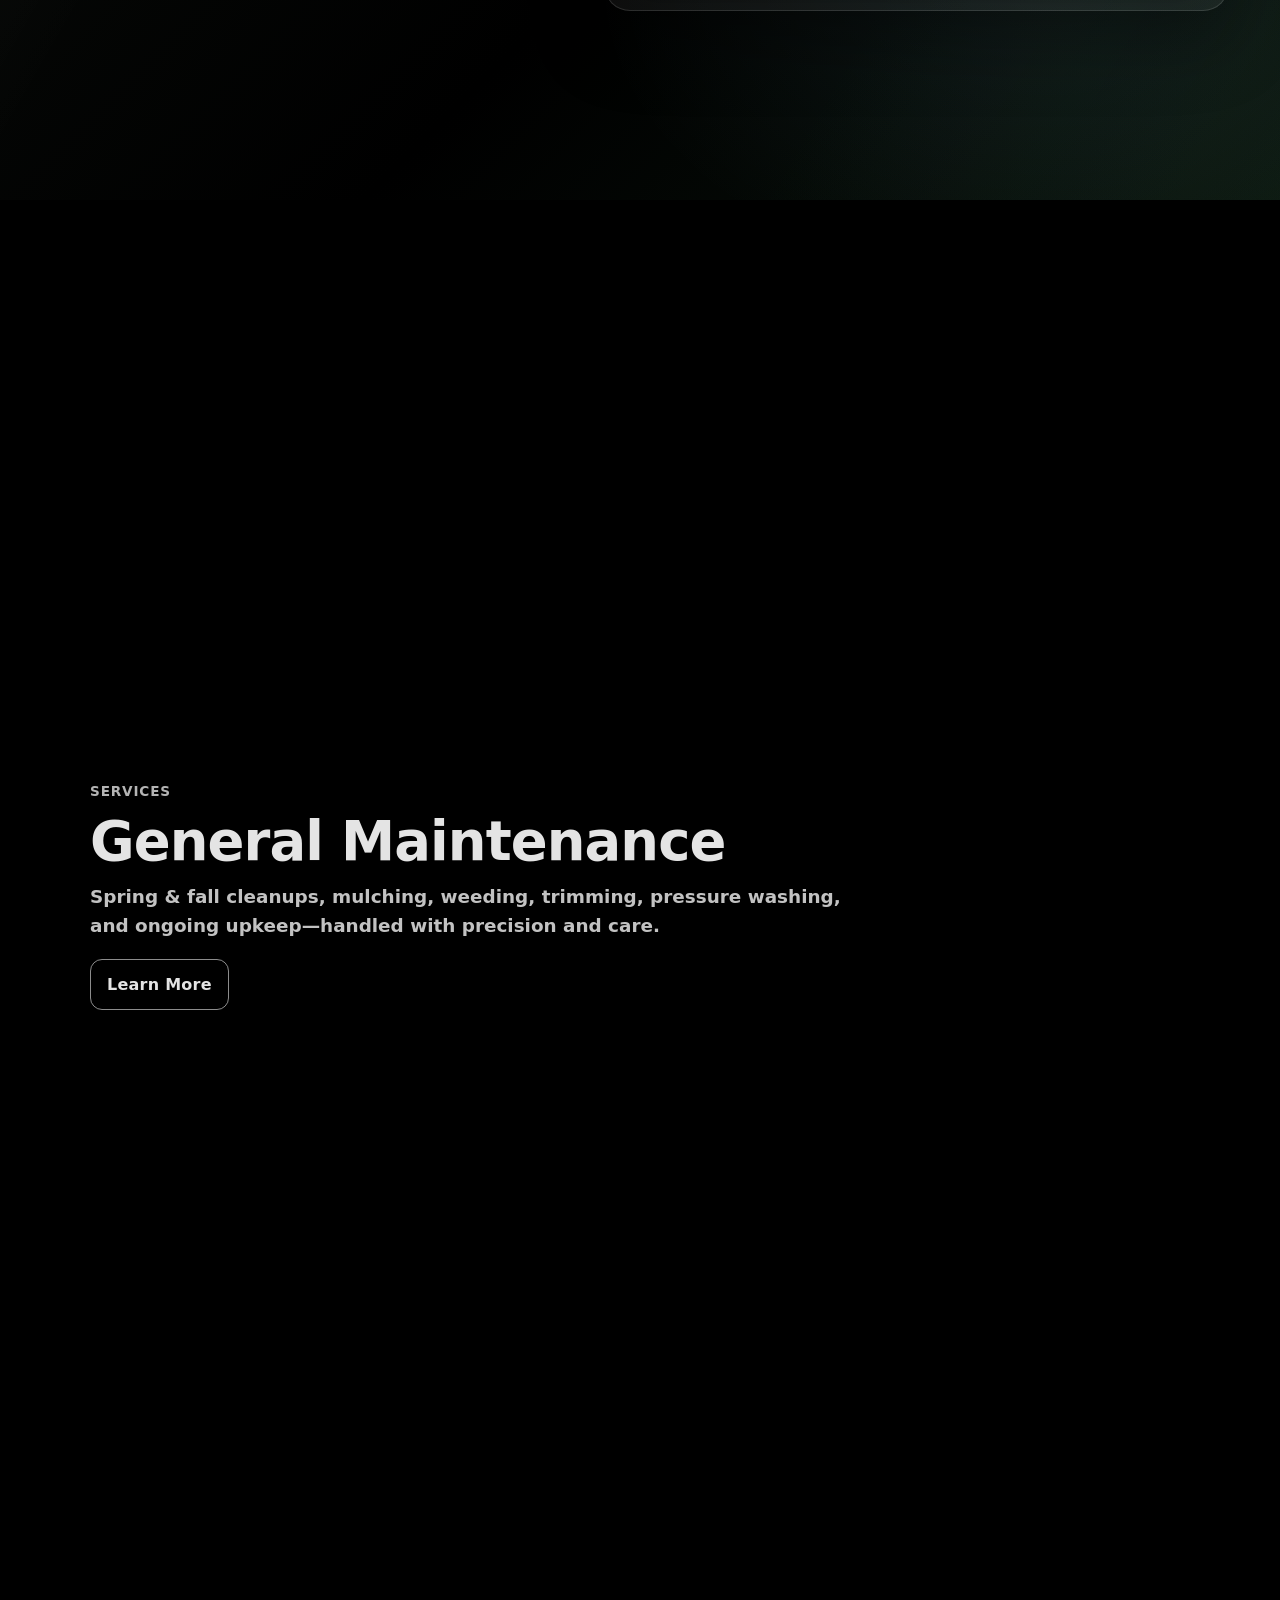
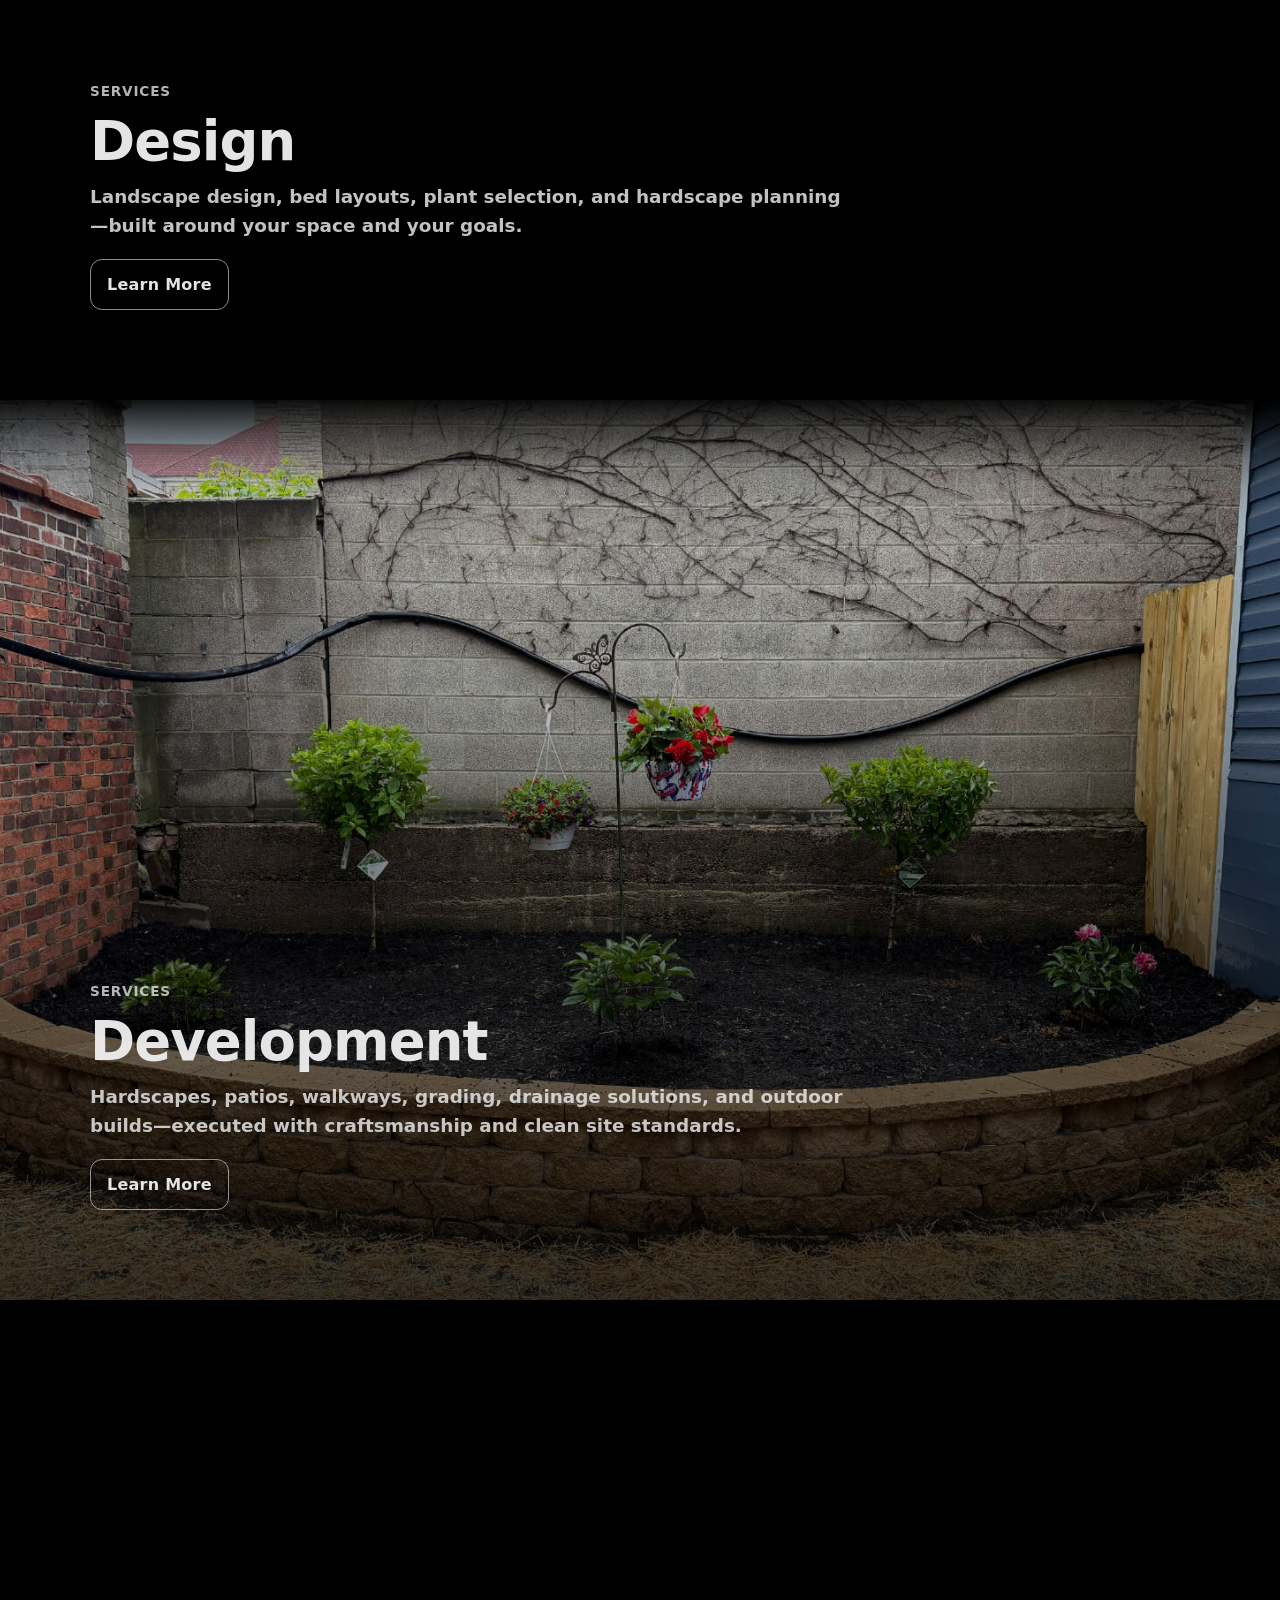
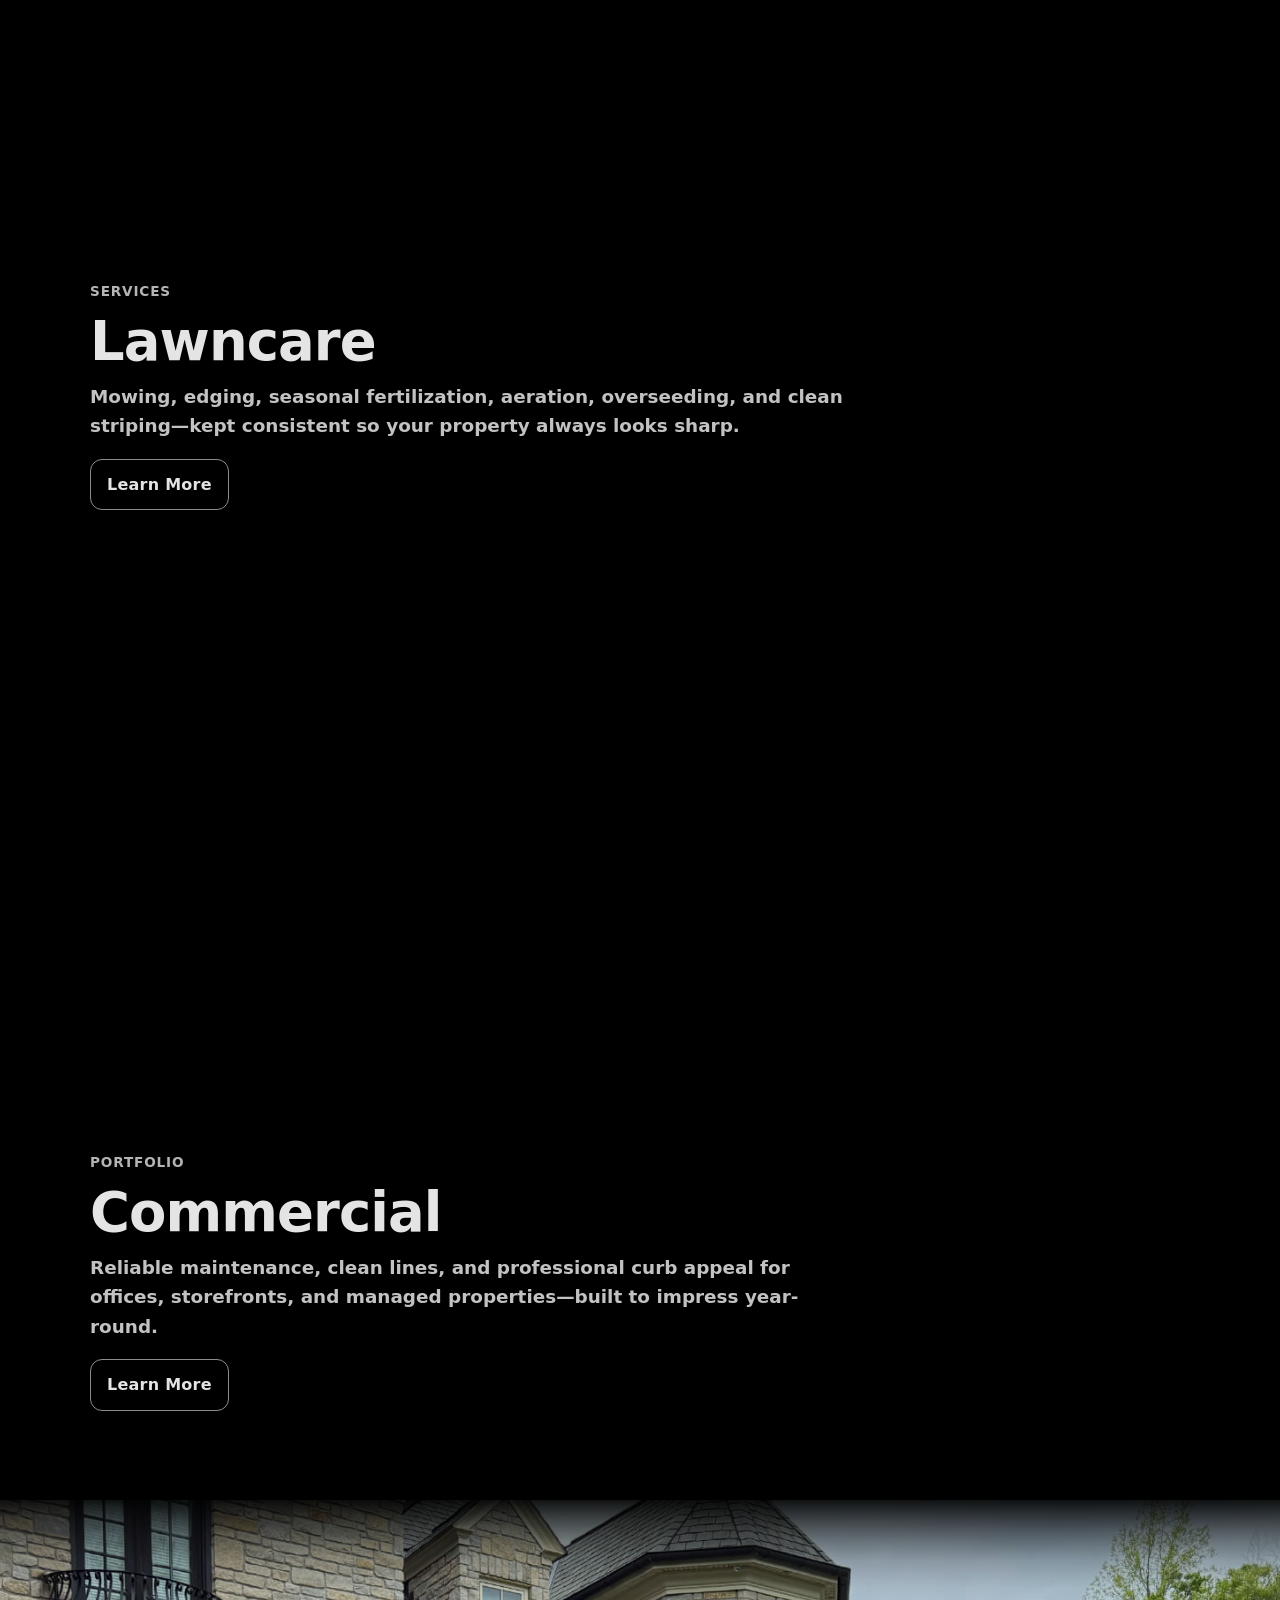
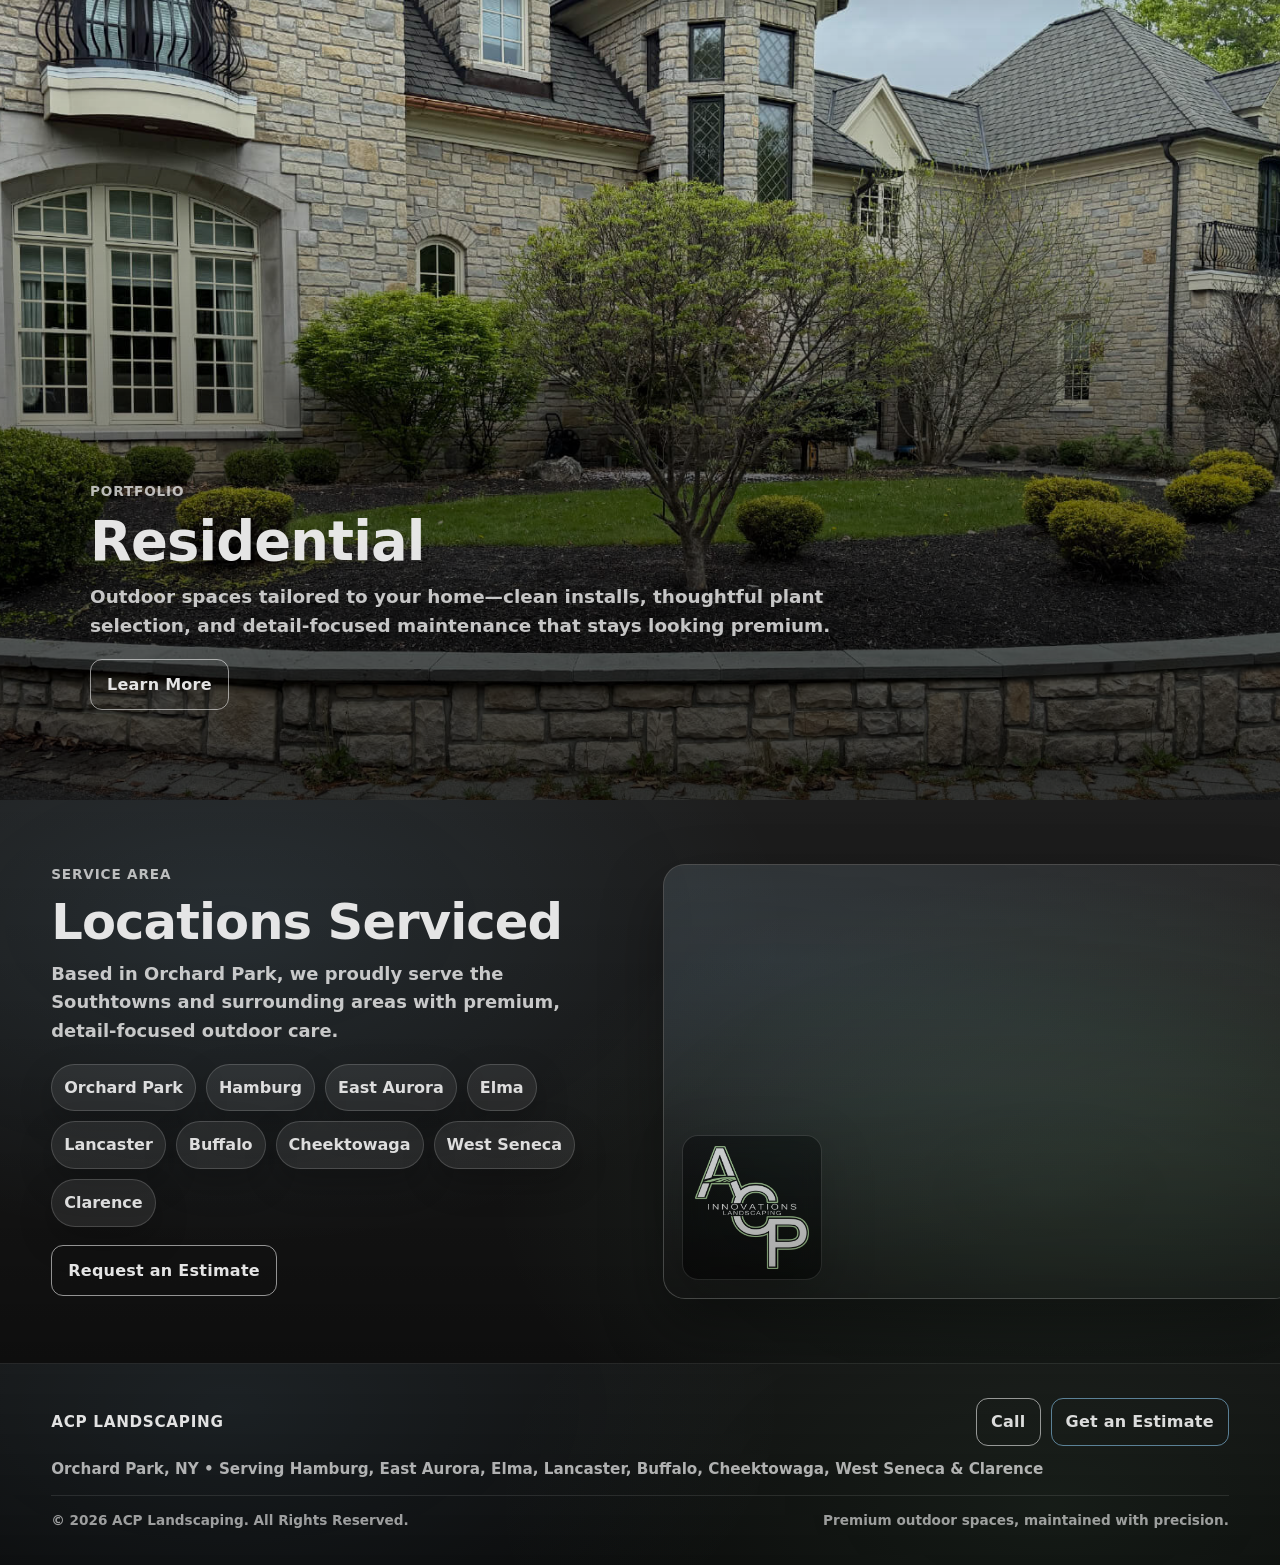
==== commit 8e228c77: "Add files via upload" ====
--- a/index.html
+++ b/index.html
@@ -64,7 +64,7 @@
           <!-- Logo -->
           <a
             class="site-header__logo"
-            href="index.html"
+            href="/"
             aria-label="ACP Landscaping Home"
           >
             ACP Landscaping
@@ -72,13 +72,13 @@
 
           <!-- Desktop Nav -->
           <nav class="site-header__nav" aria-label="Primary navigation">
-            <a class="nav-btn" href="#home">Home</a>
-            <a class="nav-btn" href="maintenance/">General Maintenance</a>
-            <a class="nav-btn" href="design/">Design</a>
-            <a class="nav-btn" href="development/">Development</a>
-            <a class="nav-btn" href="lawncare/">Lawncare</a>
-            <a class="nav-btn" href="commercial/">Commercial Portfolio</a>
-            <a class="nav-btn" href="residential/">Residential Portfolio</a>
+            <a class="nav-btn" href="/">Home</a>
+            <a class="nav-btn" href="/maintenance/">General Maintenance</a>
+            <a class="nav-btn" href="/design/">Design</a>
+            <a class="nav-btn" href="/development/">Development</a>
+            <a class="nav-btn" href="/lawncare/">Lawncare</a>
+            <a class="nav-btn" href="/commercial/">Commercial Portfolio</a>
+            <a class="nav-btn" href="/residential/">Residential Portfolio</a>
             <a class="nav-btn" href="#about">Who we Are</a>
           </nav>
 
@@ -86,7 +86,7 @@
           <div class="site-header__actions">
             <a
               class="contact-btn"
-              href="tel:+17168227677"
+              href="tel:+17164493792"
               aria-label="Contact us"
             >
               Contact Us
@@ -106,13 +106,13 @@
 
         <!-- Mobile dropdown menu -->
         <div class="mobile-menu" id="mobileMenu" hidden>
-          <a class="mobile-link" href="#home">Home</a>
-          <a class="mobile-link" href="maintenance/">General Maintenance</a>
-          <a class="mobile-link" href="design/">Design</a>
-          <a class="mobile-link" href="development/">Development</a>
-          <a class="mobile-link" href="lawncare/">Lawncare</a>
-          <a class="mobile-link" href="commercial/">Commercial Portfolio</a>
-          <a class="mobile-link" href="residential/">Residential Portfolio</a>
+          <a class="mobile-link" href="/">Home</a>
+          <a class="mobile-link" href="/maintenance/">General Maintenance</a>
+          <a class="mobile-link" href="/design/">Design</a>
+          <a class="mobile-link" href="/development/">Development</a>
+          <a class="mobile-link" href="/lawncare/">Lawncare</a>
+          <a class="mobile-link" href="/commercial/">Commercial Portfolio</a>
+          <a class="mobile-link" href="/residential/">Residential Portfolio</a>
           <a class="mobile-link" href="#about">Who we Are</a>
         </div>
       </header>
@@ -280,7 +280,7 @@
 
             <a
               class="service-panel__btn"
-              href="maintenance/"
+              href="/maintenance/"
               aria-label="Learn more about General Maintenance"
             >
               Learn More
@@ -320,7 +320,7 @@
 
             <a
               class="service-panel__btn"
-              href="design/"
+              href="/design/"
               aria-label="Learn more about Design"
             >
               Learn More
@@ -361,7 +361,7 @@
 
             <a
               class="service-panel__btn"
-              href="development/"
+              href="/development/"
               aria-label="Learn more about Development"
             >
               Learn More
@@ -402,7 +402,7 @@
 
             <a
               class="service-panel__btn"
-              href="lawncare.html"
+              href="/lawncare/"
               aria-label="Learn more about Lawncare"
             >
               Learn More
@@ -443,7 +443,7 @@
 
             <a
               class="service-panel__btn"
-              href="commercial/"
+              href="/commercial/"
               aria-label="View Commercial Portfolio"
             >
               Learn More
@@ -484,7 +484,7 @@
 
             <a
               class="service-panel__btn"
-              href="residential.html"
+              href="/residential/"
               aria-label="View Residential Portfolio"
             >
               Learn More
@@ -566,7 +566,7 @@
           <div class="site-footer__top">
             <a
               class="site-footer__brand"
-              href="index.html"
+              href="/"
               aria-label="ACP Landscaping Home"
             >
               ACP Landscaping
@@ -575,7 +575,7 @@
             <div class="site-footer__actions" aria-label="Footer quick actions">
               <a
                 class="footer-btn"
-                href="tel:+17168227677"
+                href="tel:+17164493792"
                 aria-label="Call ACP Landscaping"
               >
                 Call
